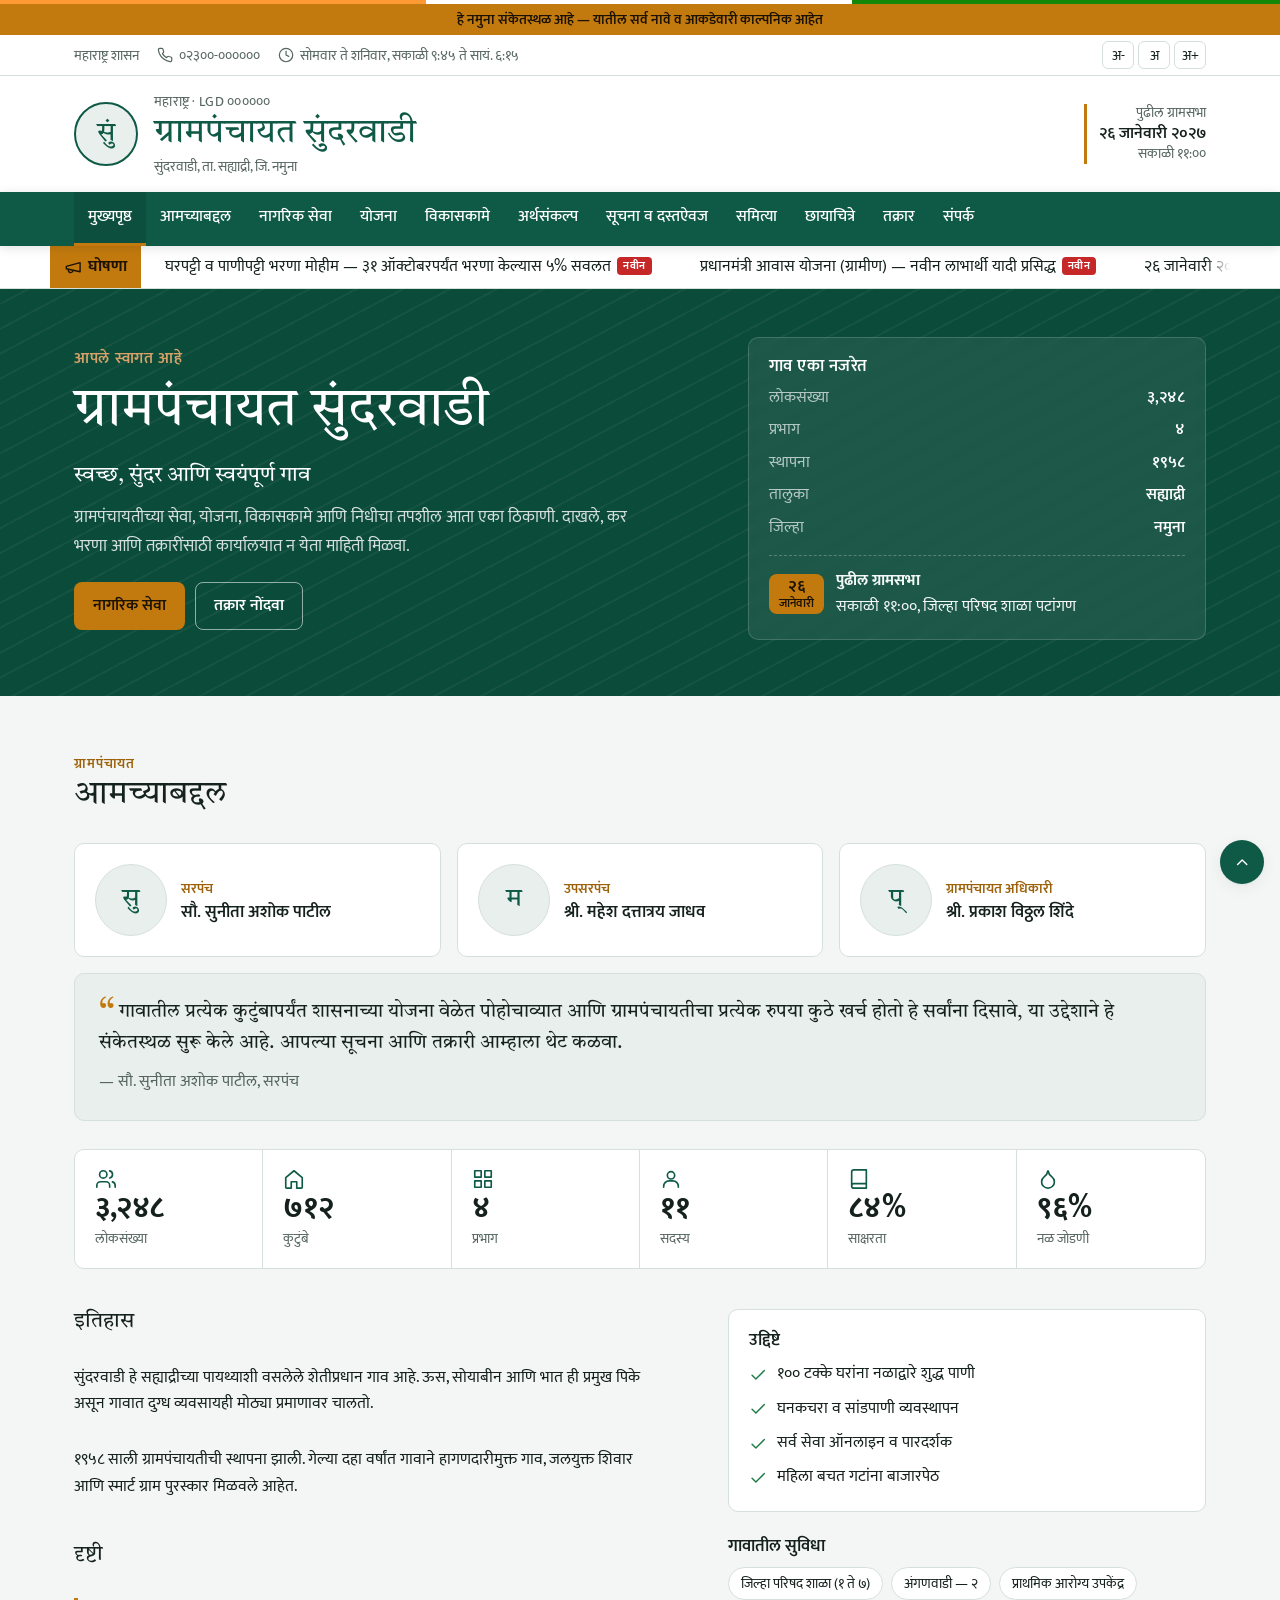
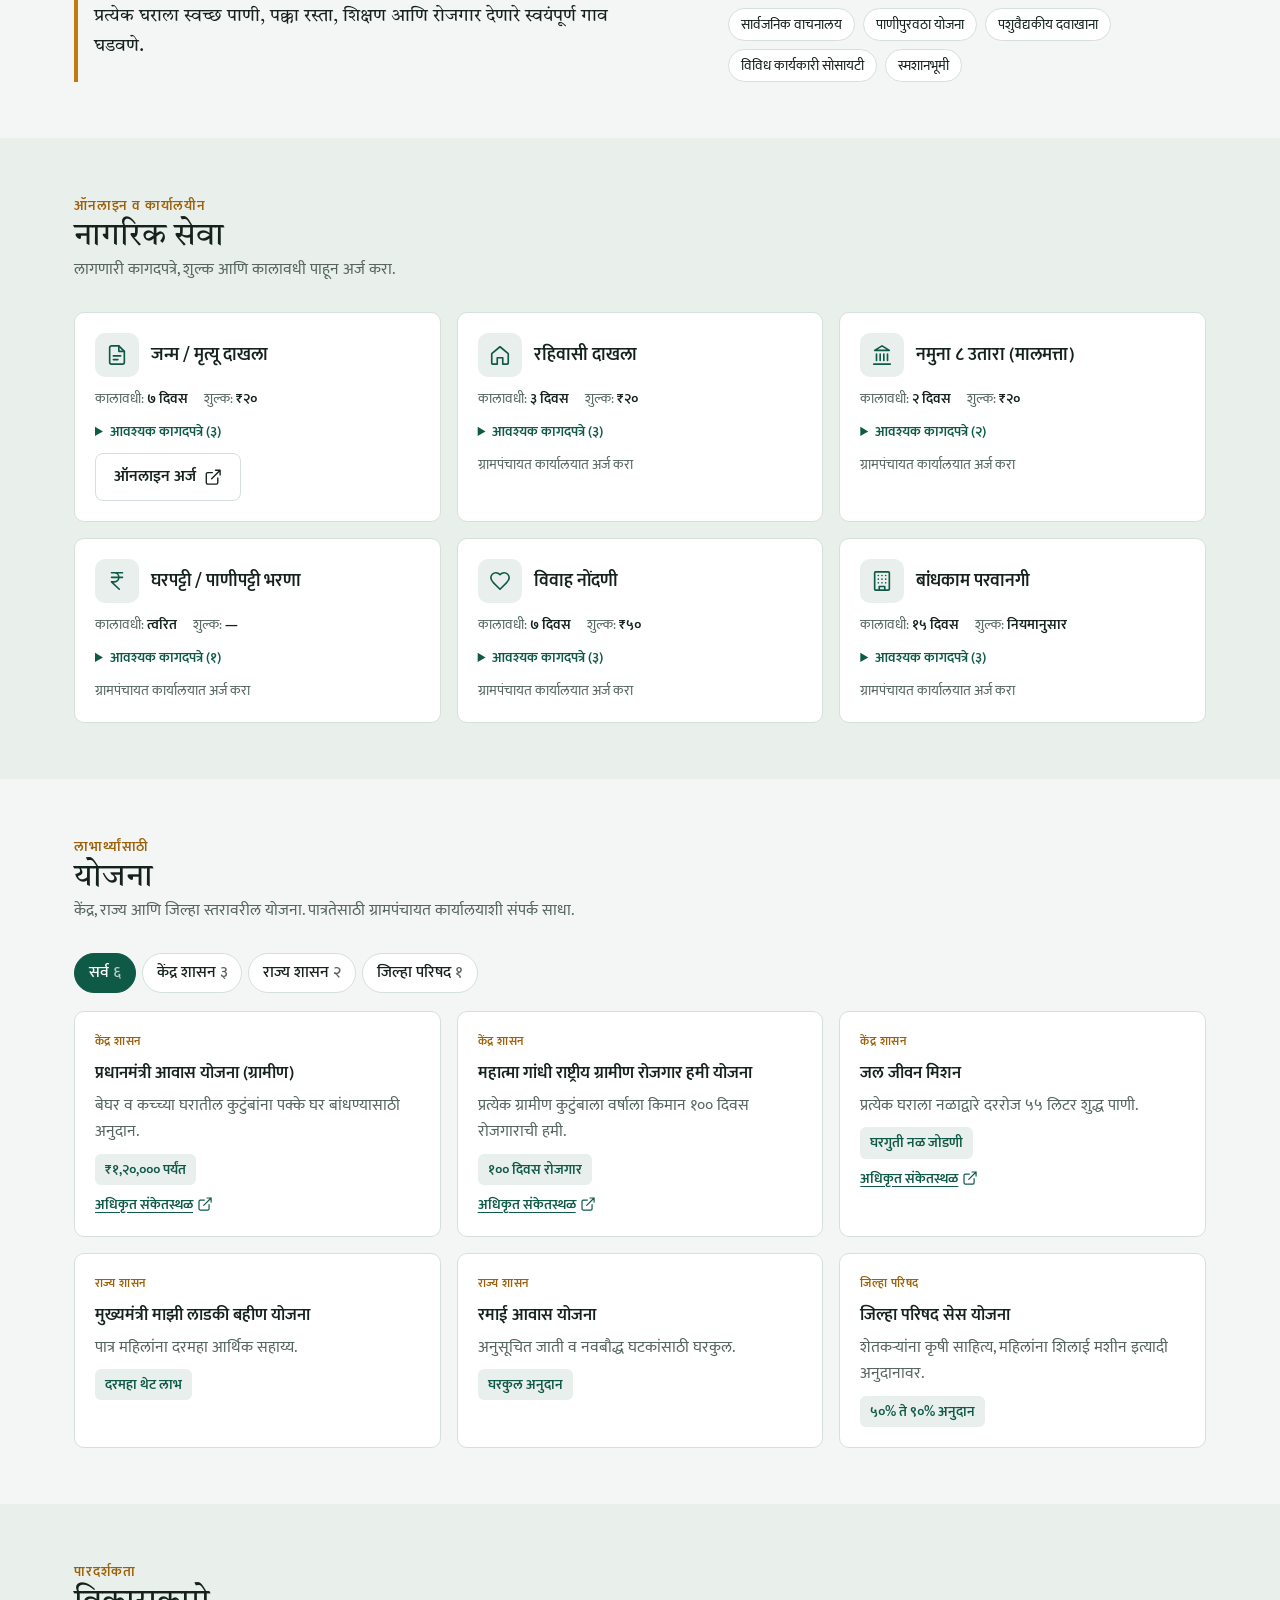
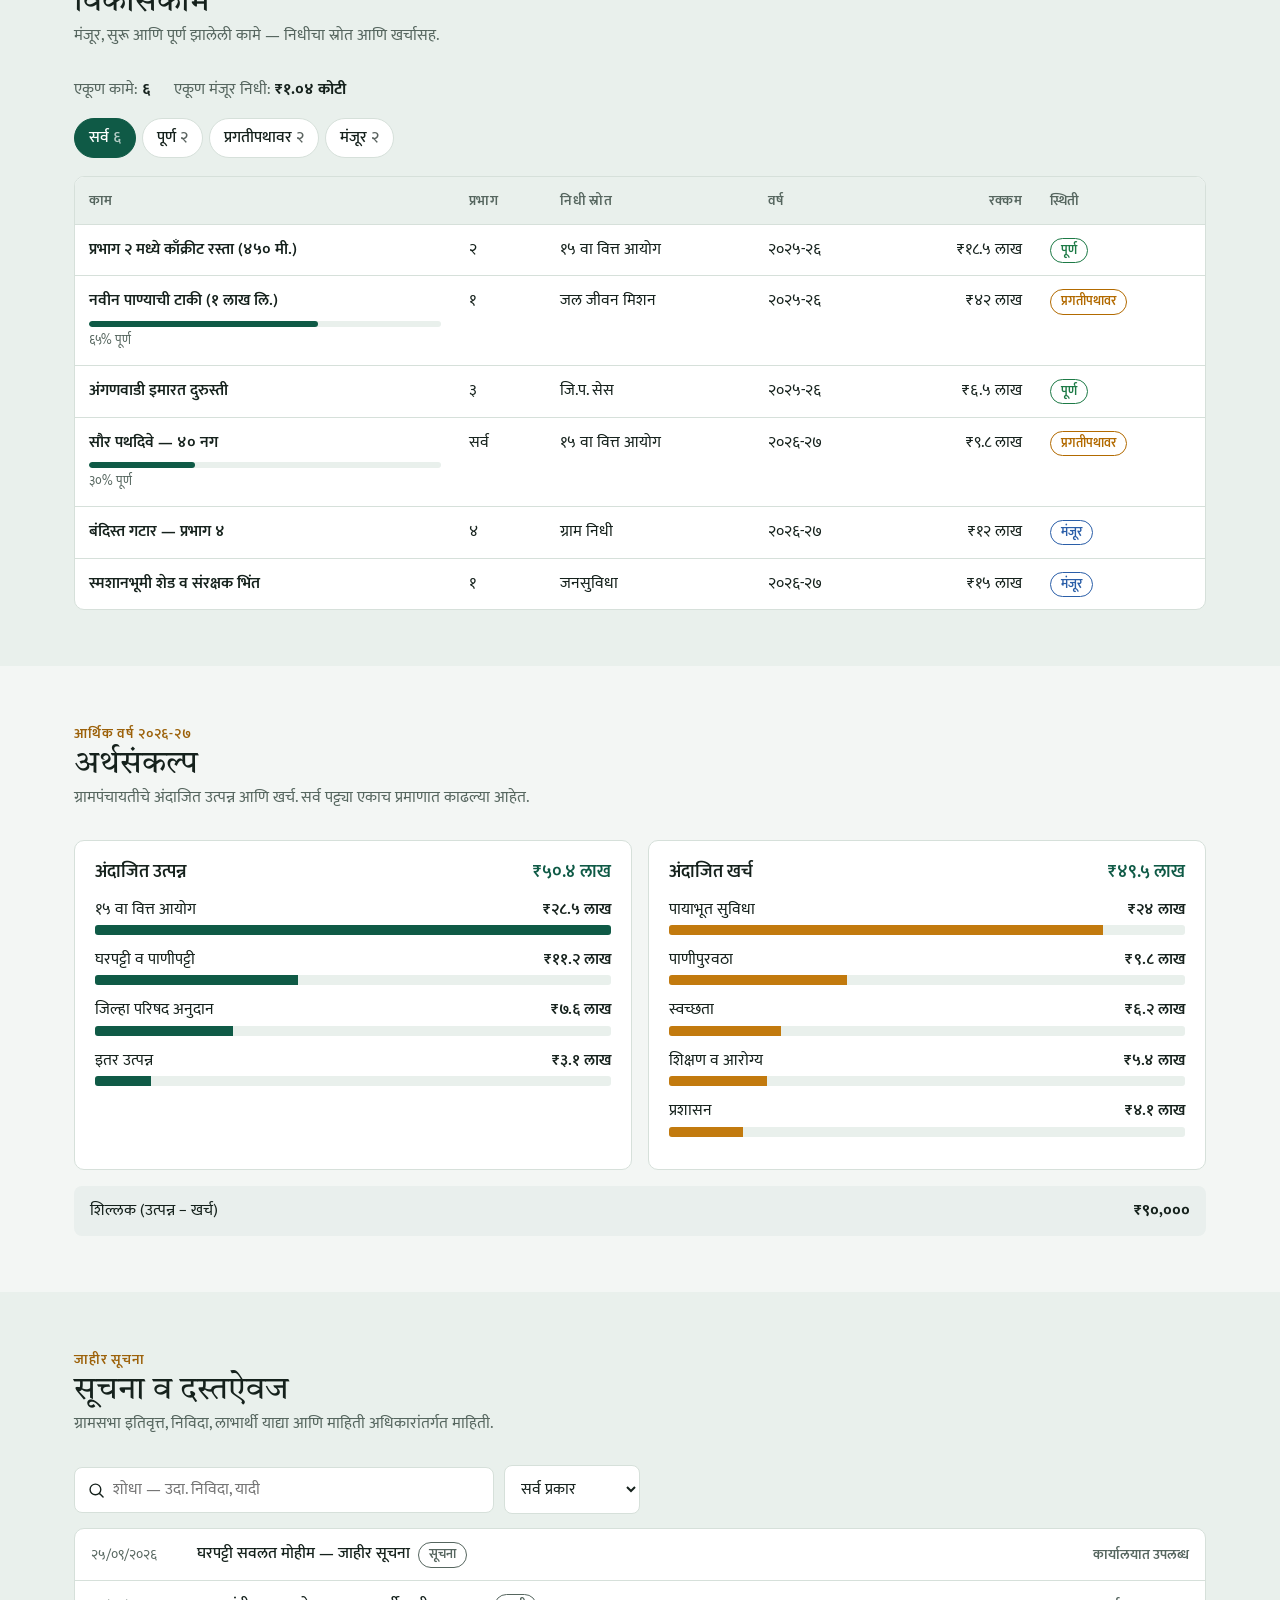
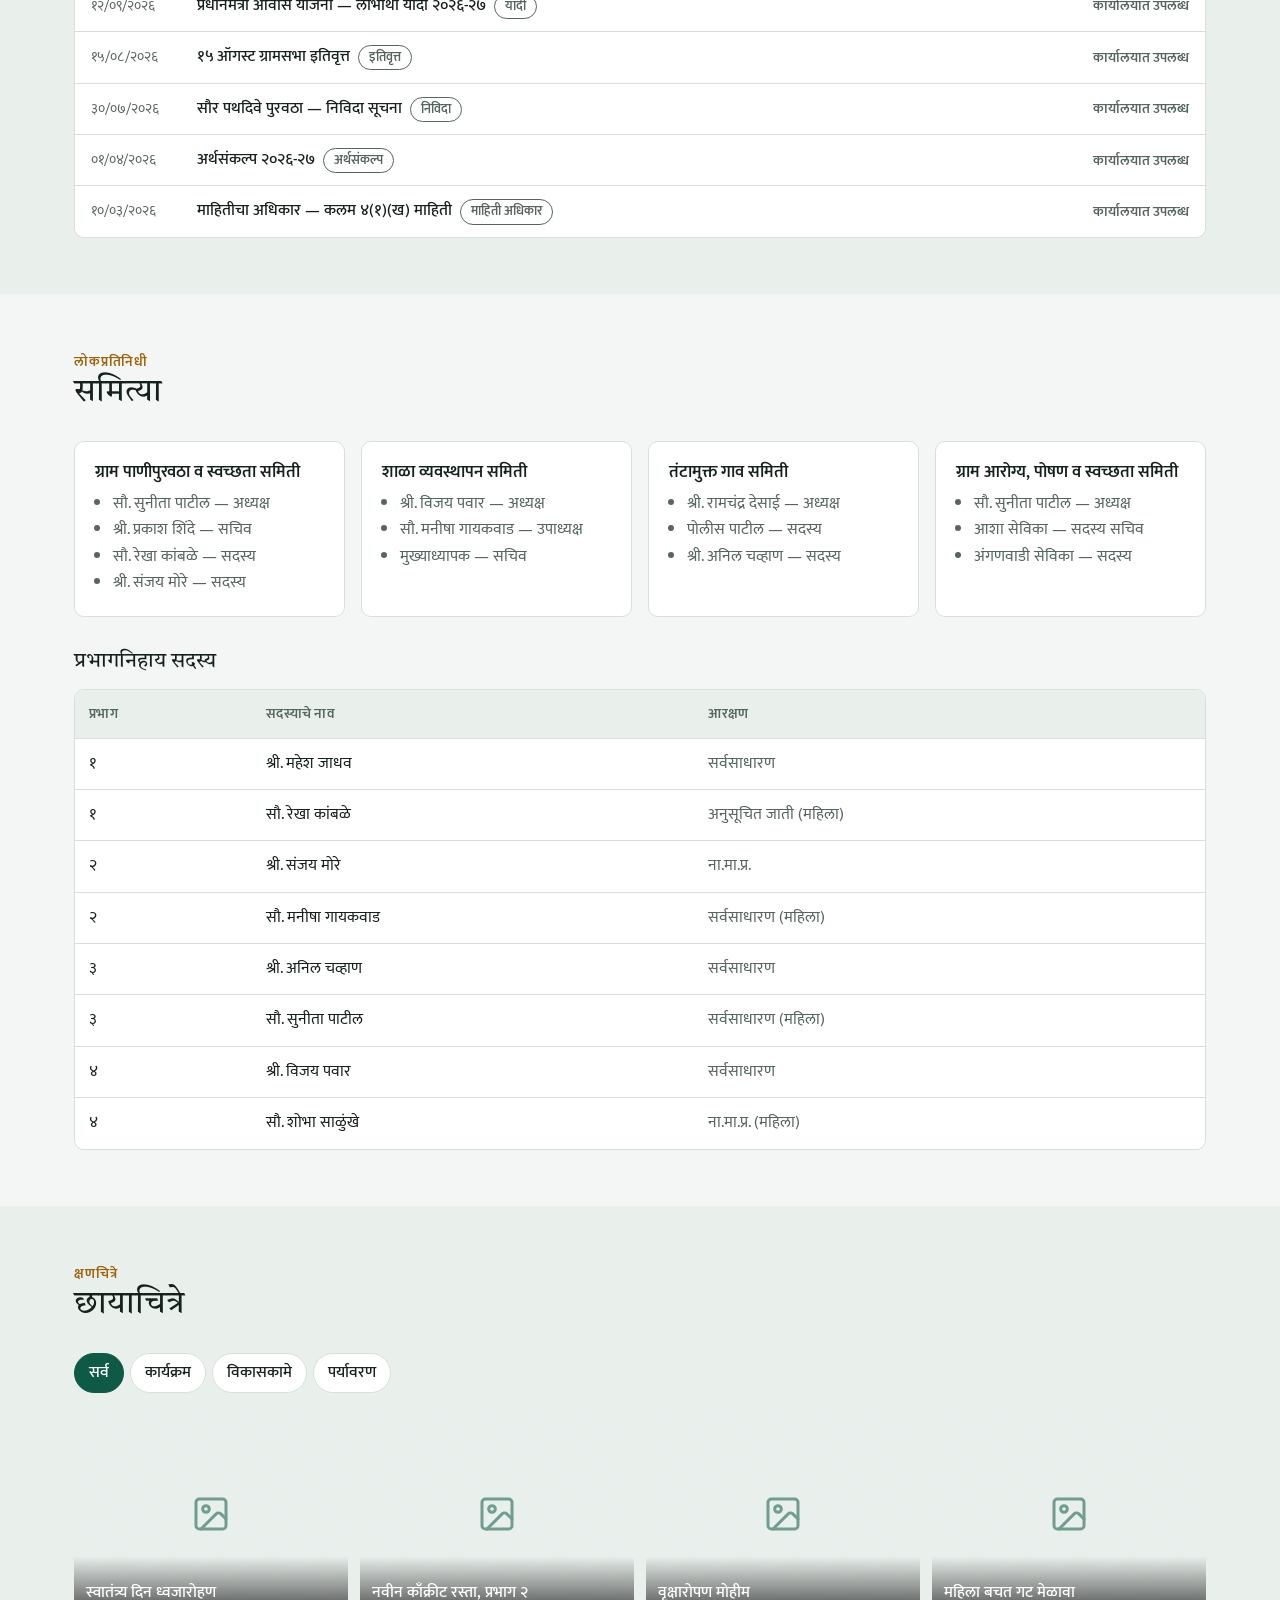
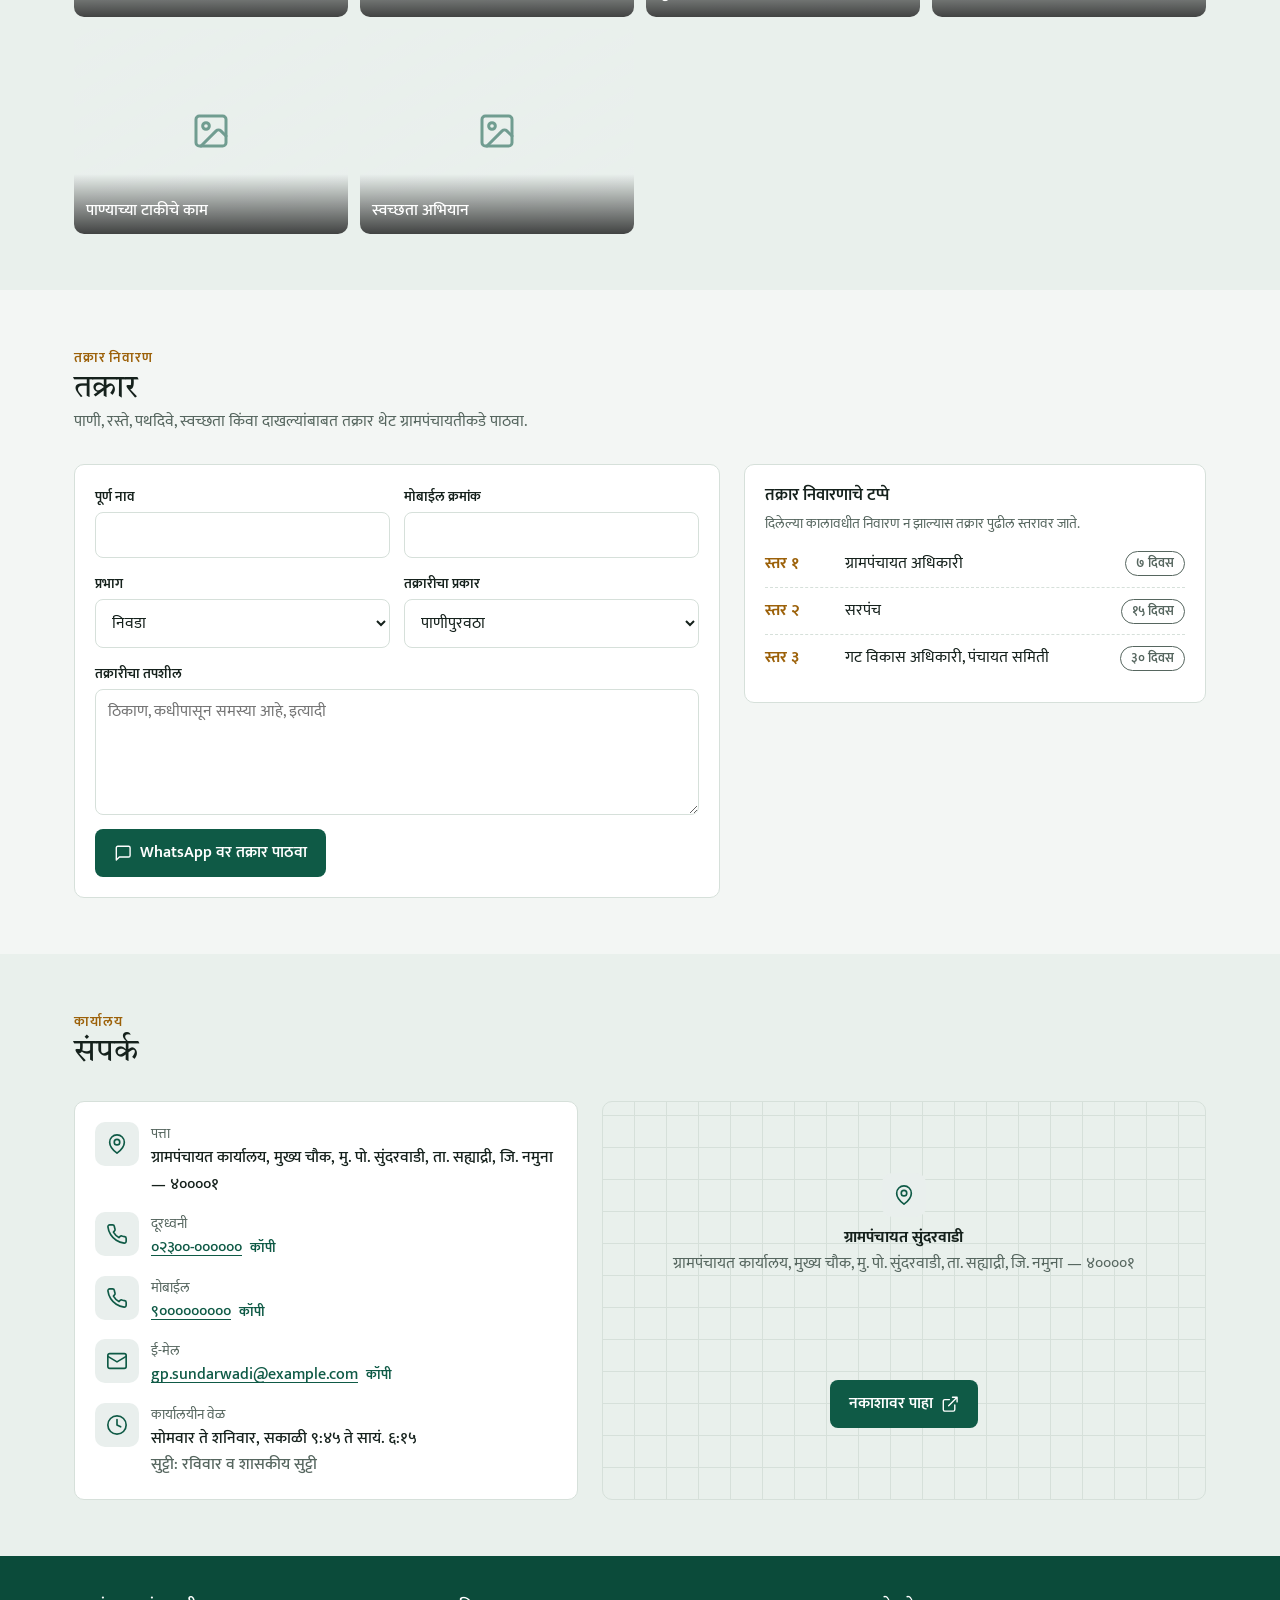
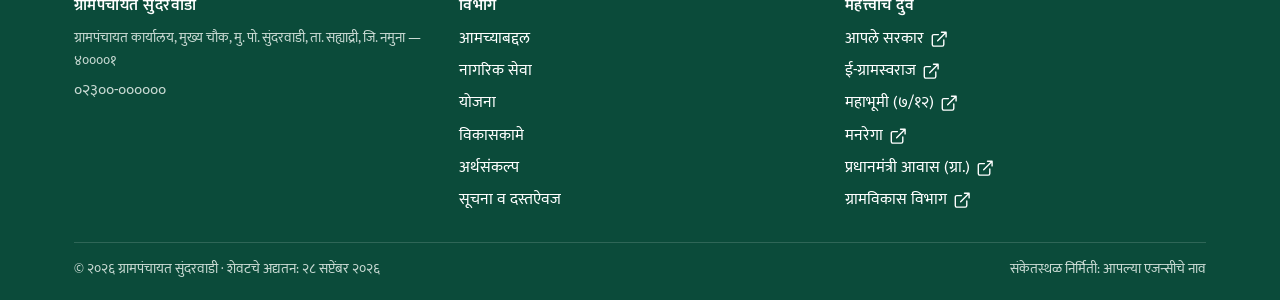
==== index.html @ 90e4262d "Initial commit: Grampanchayat website Co-Authored-By: Claude Opus 5.5 <noreply@anthropic.com>" ====
<!doctype html>
<html lang="mr">
<head>
  <meta charset="utf-8">
  <meta name="viewport" content="width=device-width, initial-scale=1, viewport-fit=cover">
  <title>ग्रामपंचायत</title>
  <meta name="description" content="ग्रामपंचायतीचे अधिकृत संकेतस्थळ — सेवा, योजना, विकासकामे, अर्थसंकल्प आणि सूचना.">
  <link rel="preconnect" href="https://fonts.googleapis.com">
  <link rel="preconnect" href="https://fonts.gstatic.com" crossorigin>
  <link rel="stylesheet" href="https://fonts.googleapis.com/css2?family=Mukta:wght@400;500;600;700&family=Tiro+Devanagari+Marathi&display=swap">
  <link rel="stylesheet" href="assets/style.css">
</head>
<body>
  <div id="app"><noscript><p style="padding:24px">हे संकेतस्थळ पाहण्यासाठी ब्राउझरमध्ये JavaScript सुरू करा.</p></noscript></div>
  <!-- प्रत्येक ग्रामपंचायतीची माहिती फक्त config.js मध्ये -->
  <script src="config.js"></script>
  <script src="assets/app.js"></script>
</body>
</html>
---- assets/style.css ----
/* Layout: civic portal — tricolour hairline, utility bar, masthead, brand nav band,
   then a single centred 1180px column of sections alternating plain and tinted grounds. */
:root {
  --brand: #0f5a46;
  --accent: #c27a0e;

  --bg: #f3f6f4;
  --surface: #ffffff;
  --surface-2: #e9f0ec;
  --fg: #15211c;
  --muted: #56665f;
  --line: #d6e0da;
  --brand-ink: var(--brand);
  --brand-soft: color-mix(in oklab, var(--brand) 9%, var(--surface));
  --accent-ink: color-mix(in oklab, var(--accent) 85%, black);
  --nav-bg: var(--brand);
  --hero-bg: color-mix(in oklab, var(--brand) 88%, black);
  --on-brand: #ffffff;
  --ok: #1d7a46;
  --warn: #b26a00;
  --info: #2a5ea8;
  --shadow: 0 1px 2px rgb(20 40 30 / .06), 0 4px 16px rgb(20 40 30 / .06);

  --font-display: "Tiro Devanagari Marathi", "Noto Serif Devanagari", Georgia, serif;
  --font-body: "Mukta", "Noto Sans Devanagari", system-ui, sans-serif;

  --step--1: .875rem;
  --step-0: 1rem;
  --step-1: 1.2rem;
  --step-2: 1.5rem;
  --step-3: 2rem;
  --step-4: clamp(2.2rem, 5vw, 3.4rem);
  --radius: 10px;
  --wrap: 1180px;
  --fs-scale: 1;
}
@media (prefers-color-scheme: dark) {
  :root:not([data-theme="light"]) {
    --bg: #0d1412; --surface: #131c19; --surface-2: #18231f; --fg: #e3ebe7; --muted: #9aaba3; --line: #263530;
    --brand-ink: color-mix(in oklab, var(--brand) 45%, white);
    --brand-soft: color-mix(in oklab, var(--brand) 22%, var(--surface));
    --accent-ink: color-mix(in oklab, var(--accent) 60%, white);
    --nav-bg: color-mix(in oklab, var(--brand) 70%, black);
    --hero-bg: color-mix(in oklab, var(--brand) 55%, black);
    --ok: #5cc48a; --warn: #e3a33c; --info: #7fa8e6;
    --shadow: 0 1px 2px rgb(0 0 0 / .3);
    color-scheme: dark;
  }
}
:root[data-theme="dark"] {
  --bg: #0d1412; --surface: #131c19; --surface-2: #18231f; --fg: #e3ebe7; --muted: #9aaba3; --line: #263530;
  --brand-ink: color-mix(in oklab, var(--brand) 45%, white);
  --brand-soft: color-mix(in oklab, var(--brand) 22%, var(--surface));
  --accent-ink: color-mix(in oklab, var(--accent) 60%, white);
  --nav-bg: color-mix(in oklab, var(--brand) 70%, black);
  --hero-bg: color-mix(in oklab, var(--brand) 55%, black);
  --ok: #5cc48a; --warn: #e3a33c; --info: #7fa8e6;
  --shadow: 0 1px 2px rgb(0 0 0 / .3);
  color-scheme: dark;
}

* { box-sizing: border-box; }
html { font-size: calc(100% * var(--fs-scale)); scroll-behavior: smooth; scroll-padding-top: 120px; }
@media (prefers-reduced-motion: reduce) { html { scroll-behavior: auto; } *, *::before, *::after { transition: none !important; animation: none !important; } }
body { margin: 0; background: var(--bg); color: var(--fg); font-family: var(--font-body); font-size: var(--step-0); line-height: 1.65; -webkit-font-smoothing: antialiased; }
img { max-width: 100%; display: block; }
a { color: var(--brand-ink); text-underline-offset: 3px; }
h1, h2, h3, h4 { font-family: var(--font-display); font-weight: 400; line-height: 1.25; text-wrap: balance; margin: 0; }
p { margin: 0; }
button, input, select, textarea { font: inherit; color: inherit; }
:focus-visible { outline: 3px solid var(--accent); outline-offset: 2px; border-radius: 4px; }
.num { font-variant-numeric: tabular-nums; }
.wrap { max-width: var(--wrap); margin-inline: auto; padding-inline: 16px; }
@media (min-width: 720px) { .wrap { padding-inline: 24px; } }
.skip { position: absolute; left: -999px; top: 0; background: var(--surface); padding: 8px 12px; z-index: 100; }
.skip:focus { left: 8px; }
.icon { width: 1.15em; height: 1.15em; flex: none; stroke: currentColor; fill: none; stroke-width: 1.8; stroke-linecap: round; stroke-linejoin: round; }

/* ---------- top strips ---------- */
.tricolour { height: 4px; background: linear-gradient(90deg, #ff9933 0 33.3%, #ffffff 33.3% 66.6%, #138808 66.6%); }
.demo-strip { background: var(--accent); color: #1b1203; text-align: center; font-size: var(--step--1); padding: 4px 16px; font-weight: 600; }
.utility { background: var(--surface); border-bottom: 1px solid var(--line); font-size: var(--step--1); color: var(--muted); }
.utility .wrap { display: flex; flex-wrap: wrap; gap: 6px 20px; align-items: center; justify-content: space-between; padding-block: 6px; }
.utility .info { display: flex; flex-wrap: wrap; gap: 4px 18px; }
.utility .info span { display: inline-flex; gap: 6px; align-items: center; }
.utility .tools { display: flex; gap: 4px; align-items: center; }
.utility .tools button { border: 1px solid var(--line); background: var(--surface); border-radius: 6px; min-width: 32px; height: 28px; cursor: pointer; color: var(--fg); }
.utility .tools button:hover { border-color: var(--brand-ink); }

/* ---------- masthead ---------- */
.masthead { background: var(--surface); }
.masthead .wrap { display: flex; align-items: center; gap: 16px; padding-block: 14px; }
.seal { width: 64px; height: 64px; border-radius: 50%; flex: none; display: grid; place-items: center; background: var(--brand-soft); border: 2px solid var(--brand); color: var(--brand-ink); font-family: var(--font-display); font-size: 1.7rem; overflow: hidden; }
.seal img { width: 100%; height: 100%; object-fit: cover; }
.masthead .titles { min-width: 0; }
.masthead .eyebrow { font-size: var(--step--1); color: var(--muted); letter-spacing: .02em; }
.masthead h1 { font-size: clamp(1.45rem, 3.4vw, 2.1rem); color: var(--brand-ink); }
.masthead .sub { font-size: var(--step--1); color: var(--muted); }
.masthead .right { margin-left: auto; display: flex; gap: 12px; align-items: center; }
.masthead .gs { text-align: right; font-size: var(--step--1); line-height: 1.35; border-left: 3px solid var(--accent); padding-left: 12px; color: var(--muted); }
.masthead .gs b { display: block; color: var(--fg); font-size: var(--step-0); font-weight: 600; }
.menu-btn { display: none; border: 1px solid var(--line); background: var(--surface); border-radius: 8px; width: 44px; height: 44px; place-items: center; cursor: pointer; color: var(--fg); }
@media (max-width: 860px) { .masthead .gs { display: none; } .menu-btn { display: grid; } .seal { width: 52px; height: 52px; font-size: 1.4rem; } }

/* ---------- nav ---------- */
.nav { background: var(--nav-bg); color: var(--on-brand); position: sticky; top: env(safe-area-inset-top, 0px); z-index: 40; box-shadow: 0 2px 10px rgb(0 0 0 / .12); }
.nav ul { list-style: none; margin: 0; padding: 0; display: flex; overflow-x: auto; scrollbar-width: none; }
.nav ul::-webkit-scrollbar { display: none; }
.nav a { display: block; padding: 12px 14px; color: var(--on-brand); text-decoration: none; white-space: nowrap; font-weight: 500; border-bottom: 3px solid transparent; }
.nav a:hover { background: rgb(255 255 255 / .08); }
.nav a.active { border-bottom-color: var(--accent); background: rgb(0 0 0 / .12); }
@media (max-width: 860px) {
  .nav { display: none; }
  .nav.open { display: block; position: fixed; inset: 0; top: 0; z-index: 60; overflow-y: auto; padding-top: env(safe-area-inset-top, 0px); }
  .nav.open ul { flex-direction: column; padding: 64px 16px 24px; }
  .nav.open a { font-size: 1.15rem; padding: 14px 8px; border-bottom: 1px solid rgb(255 255 255 / .12); }
  .nav .close { position: absolute; top: calc(12px + env(safe-area-inset-top, 0px)); right: 16px; }
}
.nav .close { display: none; background: none; border: 1px solid rgb(255 255 255 / .4); color: var(--on-brand); border-radius: 8px; width: 44px; height: 44px; place-items: center; cursor: pointer; }
.nav.open .close { display: grid; }

/* ---------- ticker ---------- */
.ticker { background: var(--surface); border-bottom: 1px solid var(--line); }
.ticker .wrap { display: flex; align-items: stretch; gap: 0; padding-inline: 0; }
.ticker .tag { background: var(--accent); color: #1b1203; font-weight: 700; padding: 8px 14px; display: flex; align-items: center; gap: 6px; white-space: nowrap; }
.ticker .track { overflow: hidden; flex: 1; min-width: 0; display: flex; align-items: center; mask-image: linear-gradient(90deg, transparent, #000 24px, #000 calc(100% - 24px), transparent); }
.ticker .items { display: flex; gap: 48px; padding-left: 24px; white-space: nowrap; animation: tick 40s linear infinite; }
.ticker:hover .items, .ticker:focus-within .items { animation-play-state: paused; }
.ticker .items a { color: var(--fg); text-decoration: none; }
.ticker .items a:hover { color: var(--brand-ink); text-decoration: underline; }
.new { display: inline-block; background: #c62828; color: #fff; font-size: .7rem; font-weight: 700; padding: 0 6px; border-radius: 4px; margin-left: 6px; vertical-align: 2px; letter-spacing: .04em; }
@keyframes tick { from { transform: translateX(0); } to { transform: translateX(-50%); } }

/* ---------- hero ---------- */
.hero { background: var(--hero-bg); color: #f3f7f5; position: relative; overflow: hidden; }
.hero::before { content: ""; position: absolute; inset: 0; background-image: repeating-linear-gradient(-28deg, rgb(255 255 255 / .045) 0 2px, transparent 2px 22px); }
.hero.has-img::before { background: linear-gradient(90deg, rgb(8 20 16 / .88) 0%, rgb(8 20 16 / .55) 60%, rgb(8 20 16 / .25)); }
.hero .bgimg { position: absolute; inset: 0; width: 100%; height: 100%; object-fit: cover; }
.hero .wrap { position: relative; display: grid; grid-template-columns: minmax(0, 1.4fr) minmax(0, 1fr); gap: 32px; padding-block: 48px 56px; align-items: center; }
.hero .kicker { color: color-mix(in oklab, var(--accent) 70%, white); font-weight: 600; letter-spacing: .04em; }
.hero h2 { font-size: var(--step-4); margin: 4px 0 14px; color: #fff; }
.hero p { max-width: 58ch; color: rgb(243 247 245 / .86); font-size: 1.08rem; }
.hero .actions { display: flex; flex-wrap: wrap; gap: 10px; margin-top: 22px; }
.btn { display: inline-flex; align-items: center; gap: 8px; padding: 10px 18px; border-radius: 8px; font-weight: 600; text-decoration: none; border: 1.5px solid transparent; cursor: pointer; }
.btn-accent { background: var(--accent); color: #1b1203; }
.btn-accent:hover { filter: brightness(1.07); }
.btn-ghost { border-color: rgb(255 255 255 / .55); color: #fff; }
.btn-ghost:hover { background: rgb(255 255 255 / .1); }
.btn-brand { background: var(--brand); color: #fff; }
.btn-brand:hover { filter: brightness(1.12); }
.btn-line { border-color: var(--line); color: var(--fg); background: var(--surface); }
.btn-line:hover { border-color: var(--brand-ink); color: var(--brand-ink); }
.factsheet { background: rgb(255 255 255 / .07); border: 1px solid rgb(255 255 255 / .16); border-radius: var(--radius); padding: 18px 20px; backdrop-filter: blur(4px); }
.factsheet h3 { font-size: 1.05rem; color: #fff; margin-bottom: 8px; font-family: var(--font-body); font-weight: 600; letter-spacing: .03em; }
.factsheet dl { margin: 0; display: grid; grid-template-columns: auto 1fr; gap: 6px 16px; }
.factsheet dt { color: rgb(243 247 245 / .7); }
.factsheet dd { margin: 0; text-align: right; font-weight: 600; color: #fff; }
.factsheet .gs-row { margin-top: 14px; padding-top: 12px; border-top: 1px dashed rgb(255 255 255 / .25); display: flex; gap: 12px; align-items: center; }
.factsheet .gs-date { background: var(--accent); color: #1b1203; border-radius: 8px; text-align: center; padding: 4px 10px; line-height: 1.15; font-weight: 700; }
.factsheet .gs-date small { display: block; font-weight: 600; font-size: .75rem; }
@media (max-width: 860px) { .hero .wrap { grid-template-columns: 1fr; padding-block: 32px 36px; } }

/* ---------- sections ---------- */
section.block { padding-block: 56px; }
section.block.tint { background: var(--surface-2); }
.sec-head { display: flex; flex-wrap: wrap; align-items: end; justify-content: space-between; gap: 12px 24px; margin-bottom: 28px; }
.sec-head .eyebrow { color: var(--accent-ink); font-weight: 600; font-size: var(--step--1); letter-spacing: .06em; }
.sec-head h2 { font-size: var(--step-3); color: var(--fg); }
.sec-head p { color: var(--muted); max-width: 60ch; }
.grid { display: grid; gap: 16px; }
.cols-2 { grid-template-columns: repeat(auto-fit, minmax(min(100%, 420px), 1fr)); }
.cols-3 { grid-template-columns: repeat(auto-fill, minmax(min(100%, 300px), 1fr)); }
.cols-4 { grid-template-columns: repeat(auto-fill, minmax(min(100%, 230px), 1fr)); }
.card { background: var(--surface); border: 1px solid var(--line); border-radius: var(--radius); padding: 20px; min-width: 0; }
.muted { color: var(--muted); }
.pill { display: inline-flex; align-items: center; gap: 5px; font-size: .8rem; font-weight: 600; padding: 1px 10px; border-radius: 99px; border: 1px solid currentColor; white-space: nowrap; }
.pill.ok { color: var(--ok); } .pill.warn { color: var(--warn); } .pill.info { color: var(--info); }
.pill.plain { color: var(--muted); }

/* leaders */
.leaders { display: grid; grid-template-columns: repeat(auto-fit, minmax(min(100%, 220px), 1fr)); gap: 16px; }
.leader { display: flex; gap: 14px; align-items: center; }
.avatar { width: 72px; height: 72px; border-radius: 50%; flex: none; background: var(--brand-soft); color: var(--brand-ink); display: grid; place-items: center; font-family: var(--font-display); font-size: 1.6rem; overflow: hidden; border: 1px solid var(--line); }
.avatar img { width: 100%; height: 100%; object-fit: cover; }
.leader .role { color: var(--accent-ink); font-weight: 600; font-size: var(--step--1); }
.leader .name { font-weight: 600; font-size: 1.08rem; line-height: 1.35; }
.message { display: grid; grid-template-columns: minmax(0, 1fr); gap: 10px; background: var(--brand-soft); border: 1px solid var(--line); border-radius: var(--radius); padding: 24px; margin-top: 16px; }
.message blockquote { margin: 0; font-family: var(--font-display); font-size: 1.2rem; line-height: 1.6; color: var(--fg); }
.message blockquote::before { content: "“"; color: var(--accent); font-size: 2.4rem; line-height: 0; vertical-align: -.5rem; margin-right: 4px; }
.message cite { font-style: normal; color: var(--muted); }

/* stats */
.stats { display: grid; grid-template-columns: repeat(auto-fit, minmax(min(100%, 150px), 1fr)); background: var(--surface); border: 1px solid var(--line); border-radius: var(--radius); margin-top: 28px; }
.stat { padding: 18px 20px; border-right: 1px solid var(--line); display: grid; gap: 2px; }
.stat:last-child { border-right: 0; }
.stat .icon { color: var(--brand-ink); width: 22px; height: 22px; }
.stat .v { font-size: 1.9rem; font-weight: 700; line-height: 1.1; color: var(--fg); font-variant-numeric: tabular-nums; }
.stat .l { color: var(--muted); font-size: var(--step--1); }
@media (max-width: 700px) { .stat { border-right: 0; border-bottom: 1px solid var(--line); } }

/* about */
.about-grid { display: grid; grid-template-columns: minmax(0, 1.3fr) minmax(0, 1fr); gap: 32px; }
.about-grid .prose { display: grid; gap: 14px; max-width: 65ch; }
.vision { border-left: 4px solid var(--accent); padding: 4px 0 4px 16px; font-family: var(--font-display); font-size: 1.15rem; }
.checklist { list-style: none; padding: 0; margin: 0; display: grid; gap: 8px; }
.checklist li { display: flex; gap: 10px; align-items: start; }
.checklist .icon { color: var(--ok); margin-top: .3em; }
.chips { display: flex; flex-wrap: wrap; gap: 8px; }
.chip { background: var(--surface); border: 1px solid var(--line); border-radius: 99px; padding: 4px 12px; font-size: var(--step--1); }
@media (max-width: 860px) { .about-grid { grid-template-columns: 1fr; } }

/* services */
.service { display: grid; gap: 10px; align-content: start; }
.service .top { display: flex; gap: 12px; align-items: center; }
.ibox { width: 44px; height: 44px; border-radius: 10px; display: grid; place-items: center; background: var(--brand-soft); color: var(--brand-ink); flex: none; }
.ibox .icon { width: 22px; height: 22px; }
.service h3 { font-family: var(--font-body); font-weight: 600; font-size: 1.1rem; }
.meta { display: flex; flex-wrap: wrap; gap: 6px 16px; font-size: var(--step--1); color: var(--muted); }
.meta b { color: var(--fg); font-weight: 600; }
details.docs summary { cursor: pointer; color: var(--brand-ink); font-weight: 600; font-size: var(--step--1); }
details.docs ul { margin: 6px 0 0; padding-left: 20px; font-size: var(--step--1); }

/* tabs & filters */
.tabs { display: flex; flex-wrap: wrap; gap: 6px; margin-bottom: 18px; }
.tab { border: 1px solid var(--line); background: var(--surface); color: var(--fg); padding: 6px 14px; border-radius: 99px; cursor: pointer; font-weight: 500; }
.tab[aria-selected="true"], .tab.on { background: var(--brand); border-color: var(--brand); color: #fff; }
.tab .count { opacity: .7; margin-left: 4px; }

/* schemes */
.scheme { display: grid; gap: 8px; align-content: start; }
.scheme .cat { font-size: .78rem; color: var(--accent-ink); font-weight: 600; letter-spacing: .04em; }
.scheme h3 { font-family: var(--font-body); font-weight: 600; font-size: 1.08rem; line-height: 1.4; }
.scheme .benefit { background: var(--brand-soft); border-radius: 6px; padding: 4px 10px; font-weight: 600; color: var(--brand-ink); justify-self: start; font-size: var(--step--1); }
.scheme a.more { font-weight: 600; font-size: var(--step--1); display: inline-flex; gap: 4px; align-items: center; }

/* works */
.table-wrap { overflow-x: auto; background: var(--surface); border: 1px solid var(--line); border-radius: var(--radius); }
table { width: 100%; border-collapse: collapse; min-width: 680px; }
th, td { text-align: left; padding: 12px 14px; border-bottom: 1px solid var(--line); vertical-align: top; }
th { font-size: var(--step--1); color: var(--muted); font-weight: 600; background: var(--surface-2); letter-spacing: .02em; }
tr:last-child td { border-bottom: 0; }
td.r, th.r { text-align: right; }
.bar { height: 6px; background: var(--surface-2); border-radius: 99px; overflow: hidden; min-width: 80px; margin-top: 6px; }
.bar i { display: block; height: 100%; background: var(--brand); border-radius: 99px; }
.works-sum { display: flex; flex-wrap: wrap; gap: 8px 24px; margin-bottom: 14px; color: var(--muted); }
.works-sum b { color: var(--fg); }

/* budget */
.budget { display: grid; grid-template-columns: repeat(auto-fit, minmax(min(100%, 420px), 1fr)); gap: 16px; }
.budget h3 { font-family: var(--font-body); font-weight: 600; font-size: 1.1rem; display: flex; justify-content: space-between; gap: 12px; flex-wrap: wrap; margin-bottom: 14px; }
.budget h3 .tot { color: var(--brand-ink); font-variant-numeric: tabular-nums; }
.brow { display: grid; grid-template-columns: minmax(0, 1fr) auto; gap: 2px 12px; margin-bottom: 12px; }
.brow .amt { font-variant-numeric: tabular-nums; font-weight: 600; }
.brow .track { grid-column: 1 / -1; height: 10px; background: var(--surface-2); border-radius: 3px; overflow: hidden; }
.brow .track i { display: block; height: 100%; background: var(--brand); }
.budget .exp .brow .track i { background: var(--accent); }
.balance { margin-top: 16px; padding: 12px 16px; border-radius: 8px; background: var(--brand-soft); display: flex; justify-content: space-between; gap: 12px; flex-wrap: wrap; }

/* documents */
.doc-tools { display: flex; flex-wrap: wrap; gap: 10px; margin-bottom: 14px; align-items: center; }
.search { display: flex; align-items: center; gap: 8px; background: var(--surface); border: 1px solid var(--line); border-radius: 8px; padding: 0 12px; flex: 1 1 260px; max-width: 420px; }
.search input { border: 0; background: none; padding: 9px 0; width: 100%; outline: none; }
.search:focus-within { border-color: var(--brand-ink); }
.doclist { list-style: none; margin: 0; padding: 0; background: var(--surface); border: 1px solid var(--line); border-radius: var(--radius); }
.doclist li { display: grid; grid-template-columns: 92px minmax(0, 1fr) auto; gap: 14px; align-items: center; padding: 12px 16px; border-bottom: 1px solid var(--line); }
.doclist li:last-child { border-bottom: 0; }
.doclist .d { color: var(--muted); font-size: var(--step--1); font-variant-numeric: tabular-nums; line-height: 1.3; }
.doclist .t { font-weight: 500; }
.doclist .t .pill { margin-left: 8px; }
.doclist .dl { display: inline-flex; gap: 6px; align-items: center; font-weight: 600; font-size: var(--step--1); white-space: nowrap; }
.doclist .dl.off { color: var(--muted); }
.empty { padding: 24px; text-align: center; color: var(--muted); }
@media (max-width: 600px) { .doclist li { grid-template-columns: minmax(0, 1fr); gap: 4px; } }

/* committees */
.committee h3 { font-family: var(--font-body); font-weight: 600; font-size: 1.05rem; margin-bottom: 8px; }
.committee ul { margin: 0; padding-left: 18px; color: var(--muted); }
.subhead { font-size: 1.3rem; margin: 32px 0 14px; }

/* gallery */
.gallery { display: grid; grid-template-columns: repeat(auto-fill, minmax(min(100%, 240px), 1fr)); gap: 12px; }
.gitem { position: relative; border-radius: var(--radius); overflow: hidden; aspect-ratio: 4 / 3; max-width: 100%; border: 0; padding: 0; cursor: zoom-in; background: var(--surface-2); text-align: left; }
.gitem img { width: 100%; height: 100%; object-fit: cover; transition: transform .4s; }
.gitem:hover img { transform: scale(1.04); }
.gitem .ph { position: absolute; inset: 0; display: grid; place-items: center; color: var(--brand-ink); background: repeating-linear-gradient(-28deg, var(--brand-soft) 0 12px, var(--surface-2) 12px 24px); }
.gitem .ph .icon { width: 40px; height: 40px; opacity: .55; }
.gitem figcaption { position: absolute; left: 0; right: 0; bottom: 0; padding: 24px 12px 10px; color: #fff; background: linear-gradient(transparent, rgb(0 0 0 / .72)); font-weight: 500; }
dialog.lightbox { border: 0; padding: 0; background: transparent; max-width: min(1000px, 94vw); }
dialog.lightbox::backdrop { background: rgb(5 10 8 / .86); }
dialog.lightbox .frame { background: var(--surface); border-radius: var(--radius); overflow: hidden; }
dialog.lightbox .stage { aspect-ratio: 4 / 3; max-height: 72vh; width: min(1000px, 94vw); display: grid; place-items: center; background: #000; position: relative; }
dialog.lightbox .stage img { width: 100%; height: 100%; object-fit: contain; }
dialog.lightbox .stage .ph { position: absolute; inset: 0; }
dialog.lightbox .bar2 { display: flex; justify-content: space-between; align-items: center; gap: 12px; padding: 10px 14px; }
dialog.lightbox .bar2 div { display: flex; gap: 6px; }
.ibtn { border: 1px solid var(--line); background: var(--surface); color: var(--fg); border-radius: 8px; width: 40px; height: 40px; display: grid; place-items: center; cursor: pointer; }
.ibtn:hover { border-color: var(--brand-ink); }

/* grievance */
.griev { display: grid; grid-template-columns: minmax(0, 1.4fr) minmax(0, 1fr); gap: 24px; align-items: start; }
.form { display: grid; gap: 14px; }
.form .row2 { display: grid; grid-template-columns: repeat(auto-fit, minmax(min(100%, 200px), 1fr)); gap: 14px; }
.field { display: grid; gap: 4px; min-width: 0; }
.field label { font-weight: 600; font-size: var(--step--1); }
.field input, .field select, .field textarea { border: 1px solid var(--line); background: var(--surface); border-radius: 8px; padding: 9px 12px; width: 100%; }
.field input:focus, .field select:focus, .field textarea:focus { border-color: var(--brand-ink); outline: 2px solid color-mix(in oklab, var(--brand) 25%, transparent); }
.field .err { color: #c62828; font-size: .8rem; }
.result { border: 1px solid var(--line); border-left: 4px solid var(--ok); background: var(--surface); border-radius: 8px; padding: 14px 16px; display: grid; gap: 10px; }
.result pre { margin: 0; white-space: pre-wrap; font-family: var(--font-body); background: var(--surface-2); padding: 10px 12px; border-radius: 6px; font-size: var(--step--1); }
.result .acts { display: flex; flex-wrap: wrap; gap: 8px; }
.ladder { list-style: none; margin: 0; padding: 0; display: grid; gap: 0; }
.ladder li { display: grid; grid-template-columns: 70px minmax(0, 1fr) auto; gap: 10px; padding: 10px 0; border-bottom: 1px dashed var(--line); align-items: center; }
.ladder li:last-child { border-bottom: 0; }
.ladder .lv { font-weight: 700; color: var(--accent-ink); }
@media (max-width: 860px) { .griev { grid-template-columns: 1fr; } }

/* contact */
.contact-grid { display: grid; grid-template-columns: minmax(0, 1fr) minmax(0, 1.2fr); gap: 24px; }
.clist { list-style: none; margin: 0; padding: 0; display: grid; gap: 14px; }
.clist li { display: grid; grid-template-columns: 44px minmax(0, 1fr); gap: 12px; align-items: start; }
.clist .k { font-size: var(--step--1); color: var(--muted); }
.clist .v { font-weight: 500; overflow-wrap: anywhere; }
.copy { border: 0; background: none; color: var(--brand-ink); cursor: pointer; font-size: var(--step--1); font-weight: 600; padding: 0 4px; }
.mapbox { border-radius: var(--radius); overflow: hidden; border: 1px solid var(--line); min-height: 280px; background: var(--surface-2); display: grid; }
.mapbox iframe { border: 0; width: 100%; height: 100%; min-height: 320px; }
.mapbox .noembed { display: grid; place-items: center; gap: 10px; text-align: center; padding: 24px; background: repeating-linear-gradient(0deg, transparent 0 31px, var(--line) 31px 32px), repeating-linear-gradient(90deg, transparent 0 31px, var(--line) 31px 32px); }
@media (max-width: 860px) { .contact-grid { grid-template-columns: 1fr; } }

/* footer */
footer.site { background: var(--hero-bg); color: rgb(235 243 239 / .85); padding-block: 40px 20px; margin-top: 0; }
footer.site a { color: #fff; }
footer.site .fgrid { display: grid; grid-template-columns: repeat(auto-fit, minmax(min(100%, 220px), 1fr)); gap: 24px; }
footer.site h4 { color: #fff; font-family: var(--font-body); font-weight: 600; font-size: 1rem; margin-bottom: 10px; letter-spacing: .03em; }
footer.site ul { list-style: none; margin: 0; padding: 0; display: grid; gap: 6px; }
footer.site ul a { text-decoration: none; display: inline-flex; gap: 6px; align-items: center; }
footer.site ul a:hover { text-decoration: underline; }
footer.site .base { border-top: 1px solid rgb(255 255 255 / .15); margin-top: 28px; padding-top: 14px; display: flex; flex-wrap: wrap; justify-content: space-between; gap: 8px; font-size: var(--step--1); }
.totop { position: fixed; right: 16px; bottom: calc(16px + env(safe-area-inset-bottom, 0px)); width: 44px; height: 44px; border-radius: 50%; border: 0; background: var(--brand); color: #fff; display: grid; place-items: center; cursor: pointer; box-shadow: var(--shadow); z-index: 30; }
.toast { position: fixed; left: 50%; transform: translateX(-50%); bottom: calc(24px + env(safe-area-inset-bottom, 0px)); background: var(--fg); color: var(--bg); padding: 8px 16px; border-radius: 8px; z-index: 80; font-weight: 500; }
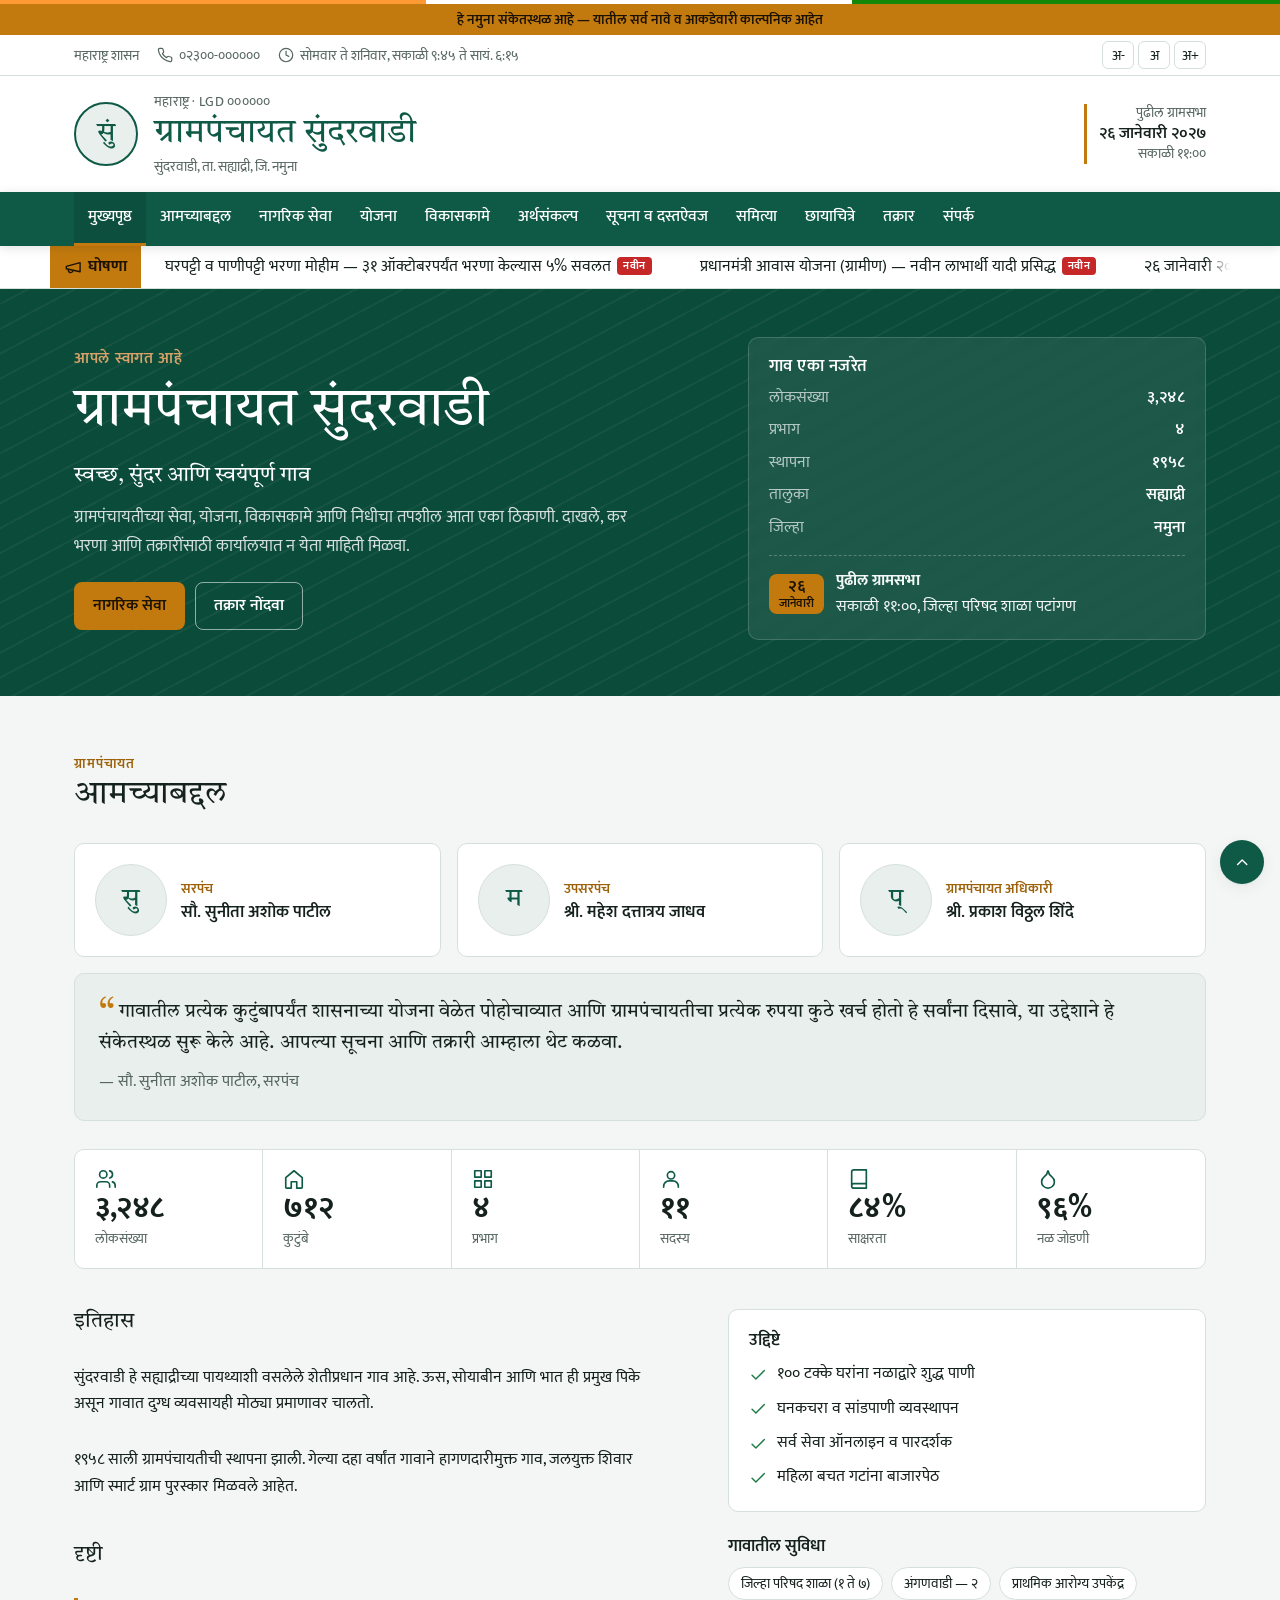
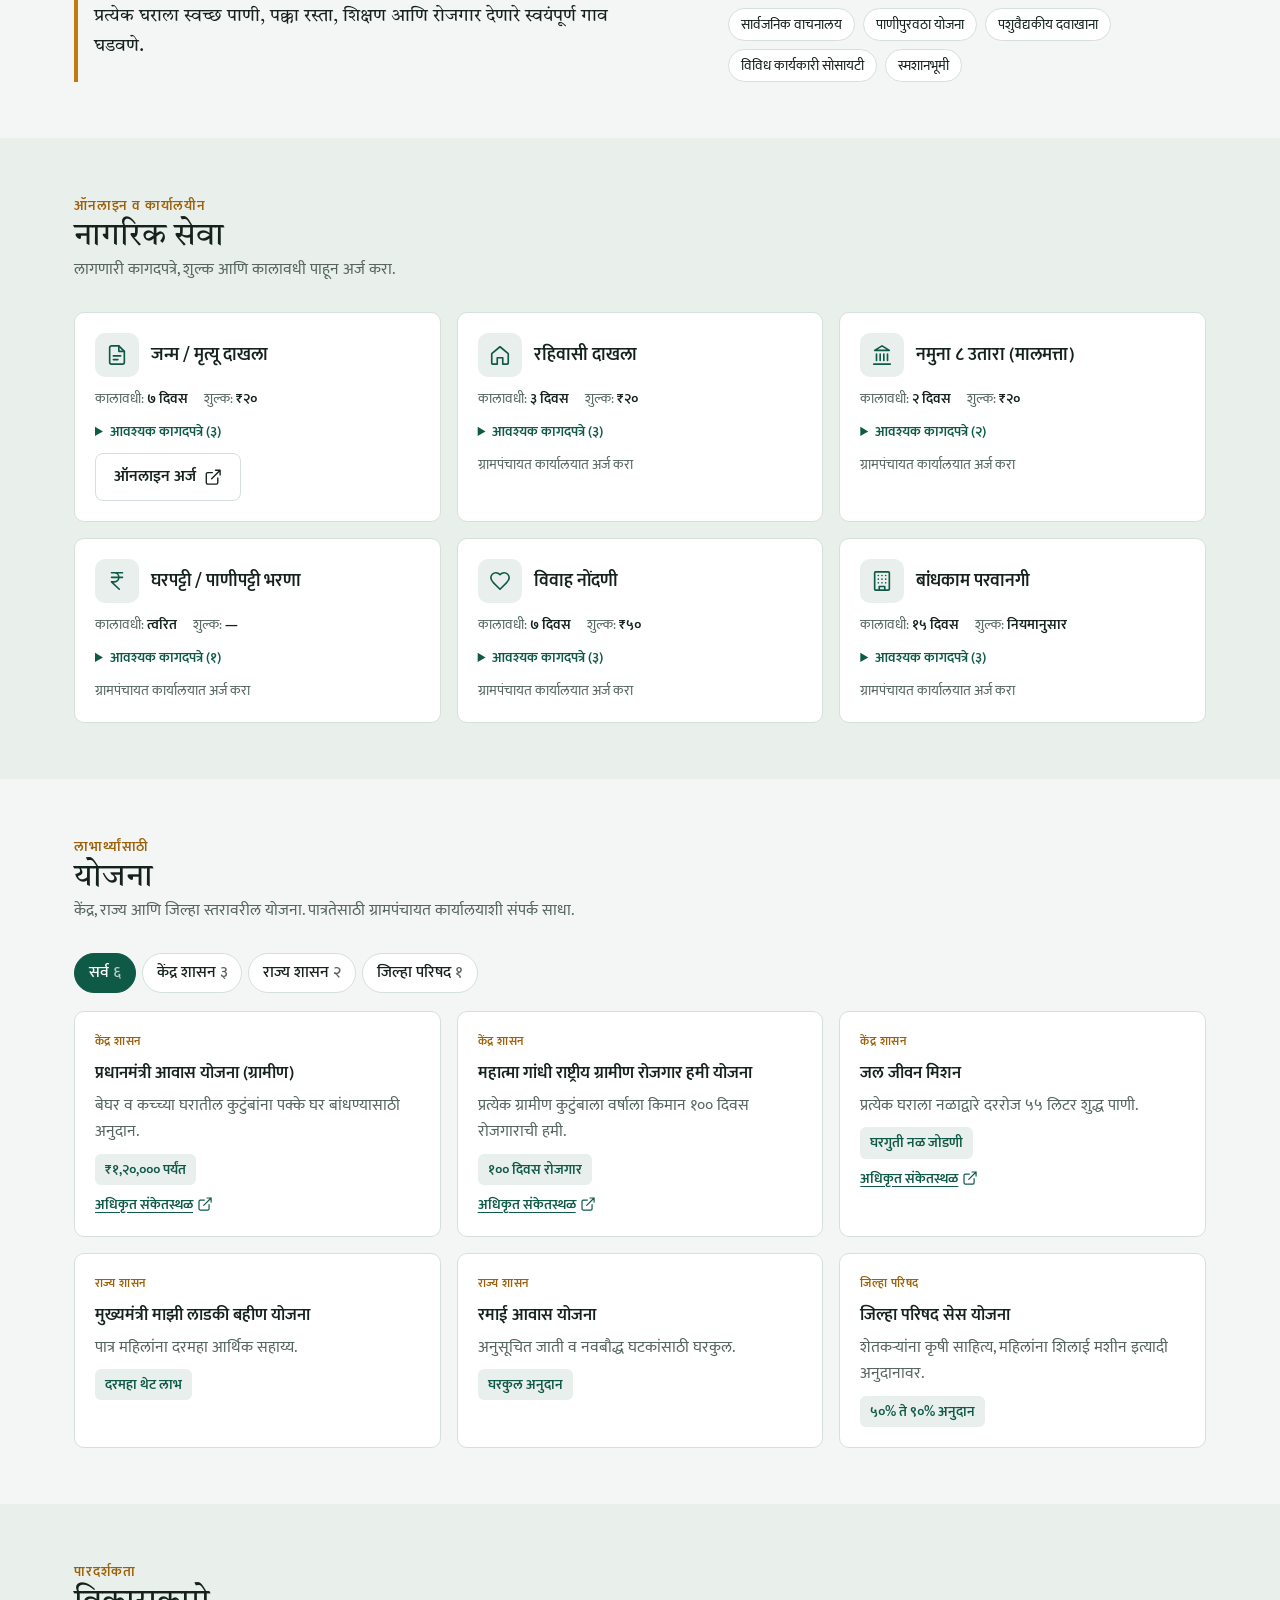
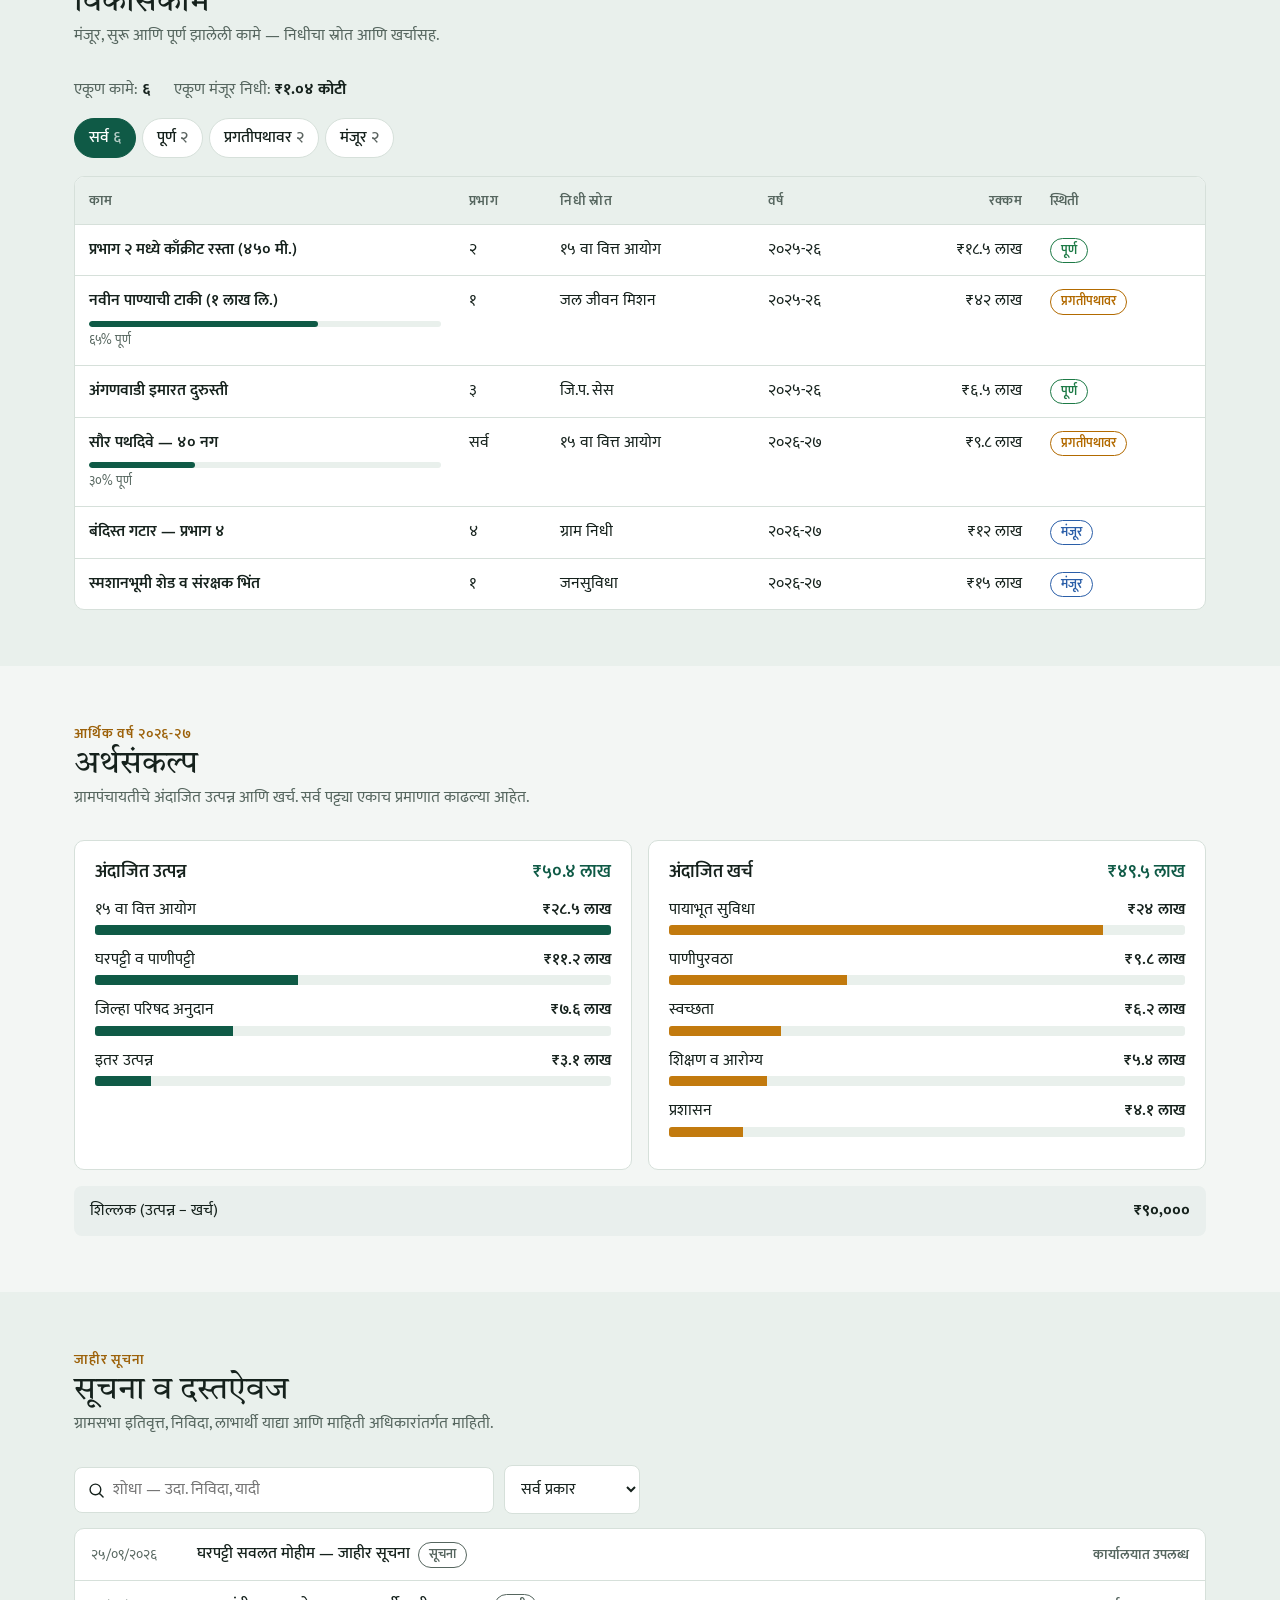
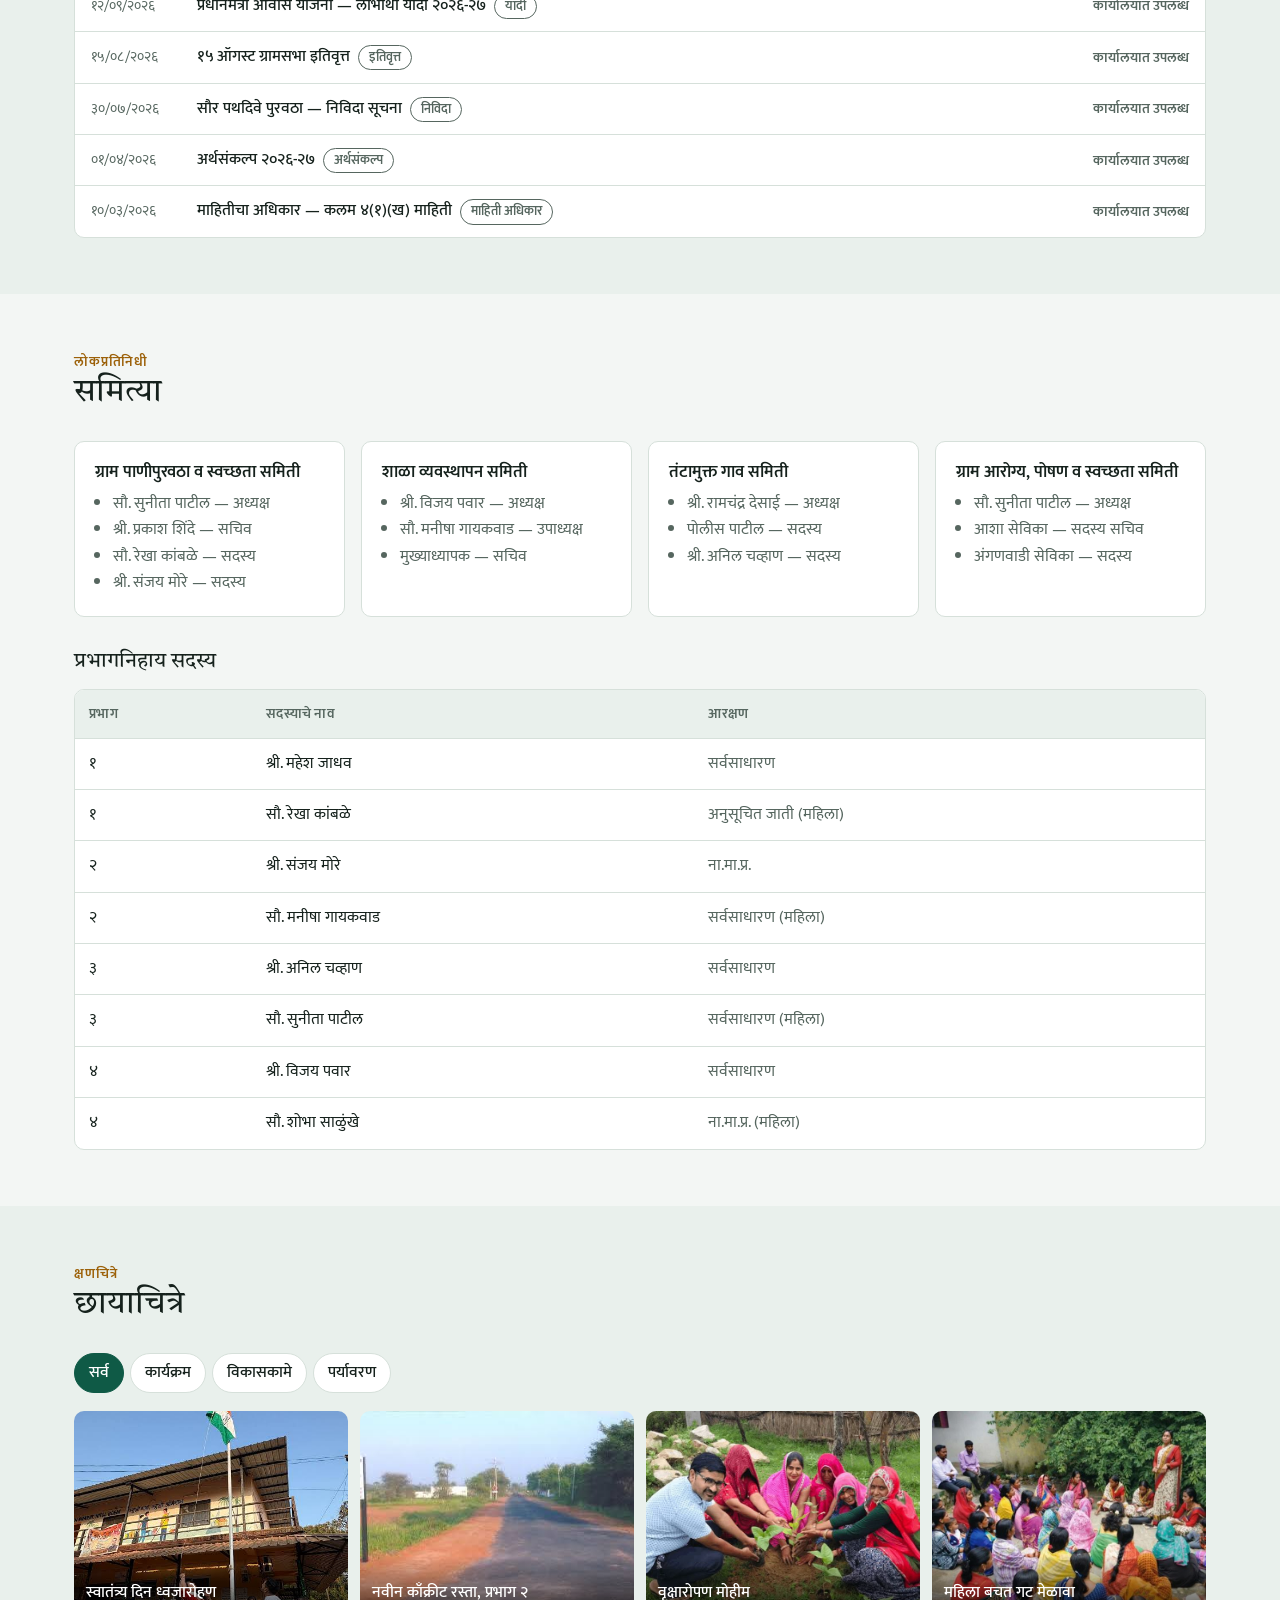
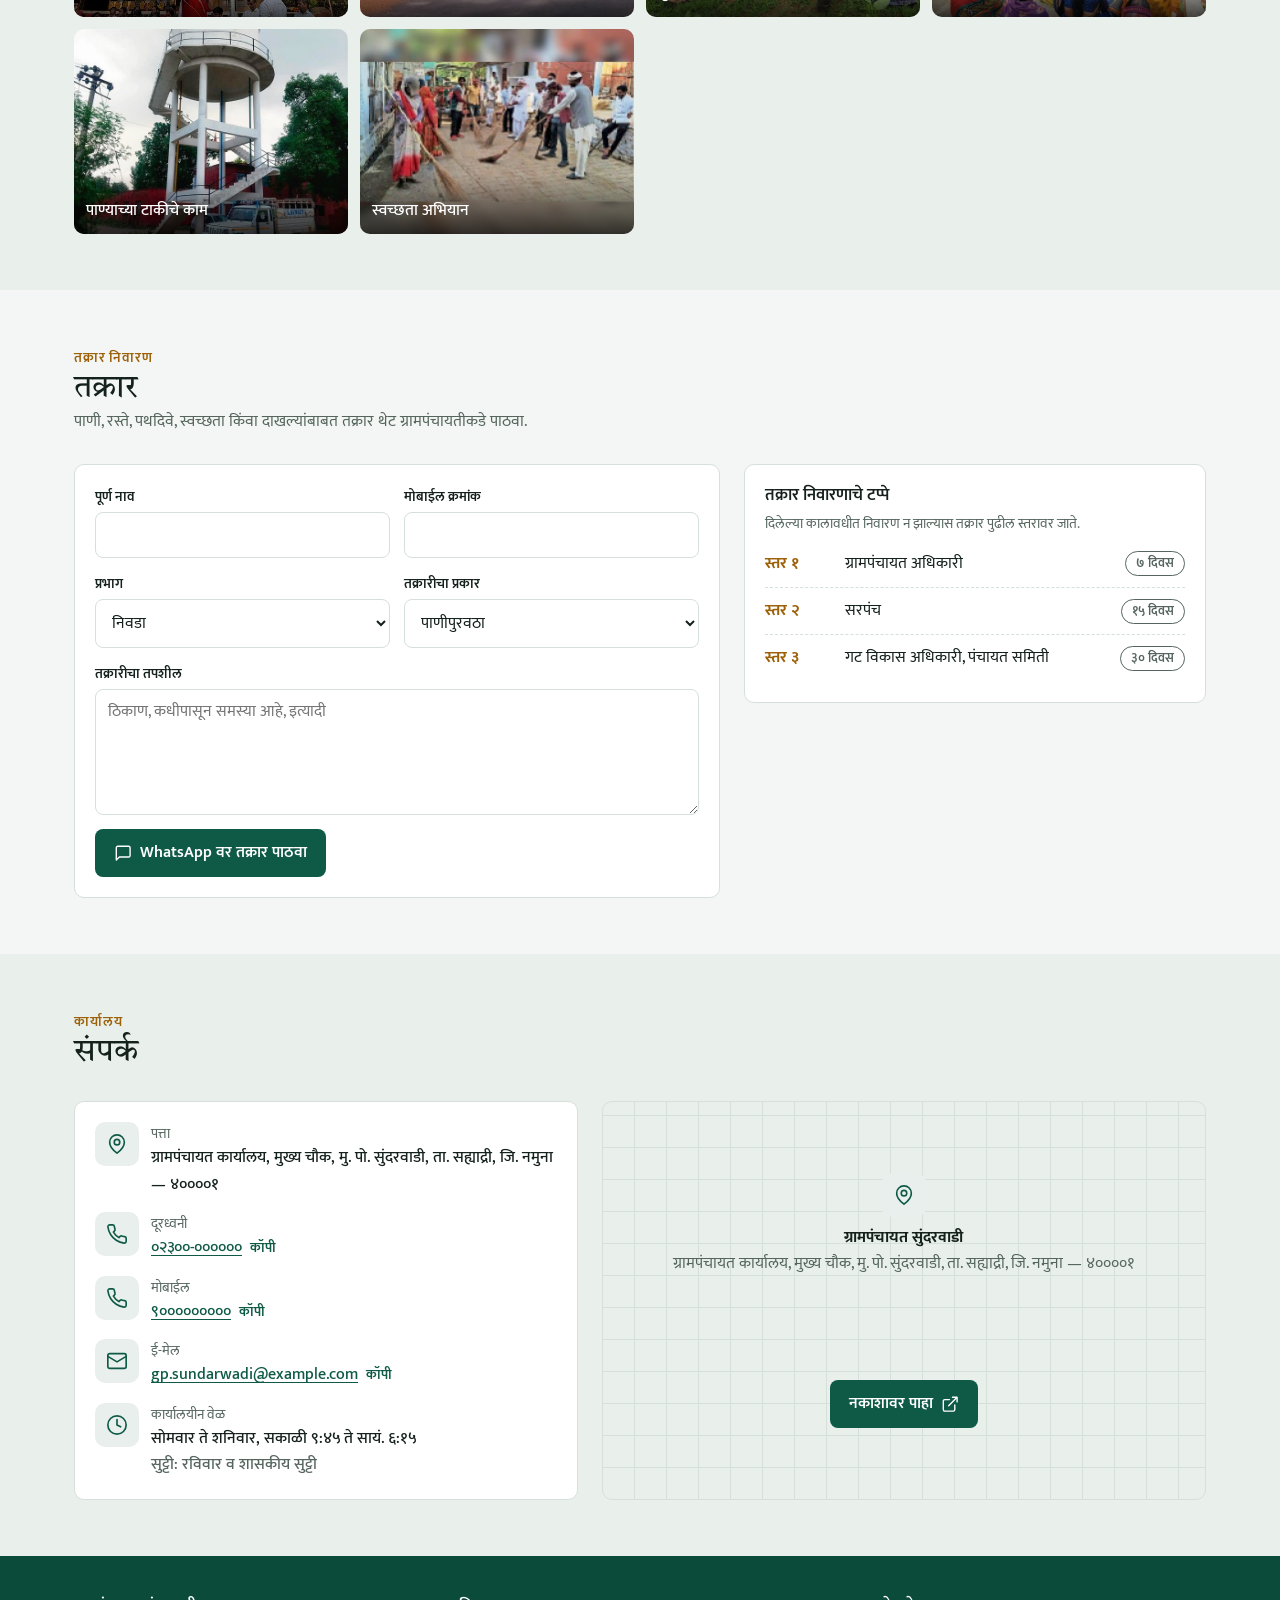
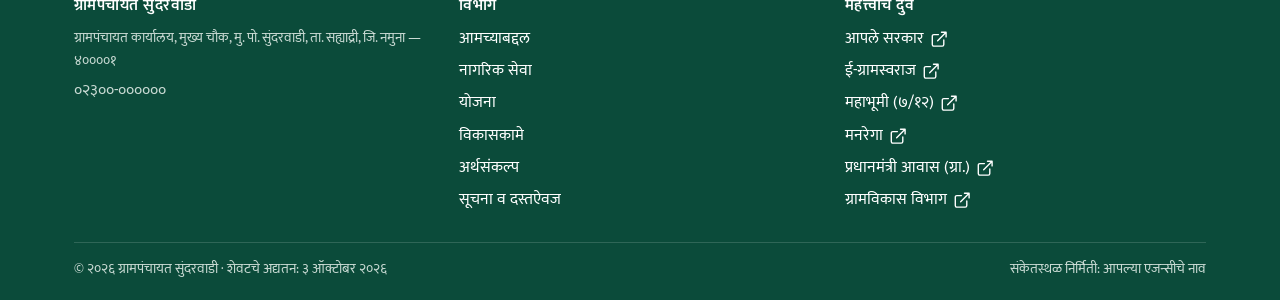
==== commit 0da44535: "Add SitePragati renewal gate Public site shows a neutral "temporarily unavailable" notice once the r" ====
--- a/index.html
+++ b/index.html
@@ -15,5 +15,7 @@
   <!-- प्रत्येक ग्रामपंचायतीची माहिती फक्त config.js मध्ये -->
   <script src="config.js"></script>
   <script src="assets/app.js"></script>
+  <!-- संकेतस्थळ नूतनीकरण तपासणी (SitePragati) -->
+  <script src="assets/renewal-gate.js"></script>
 </body>
 </html>
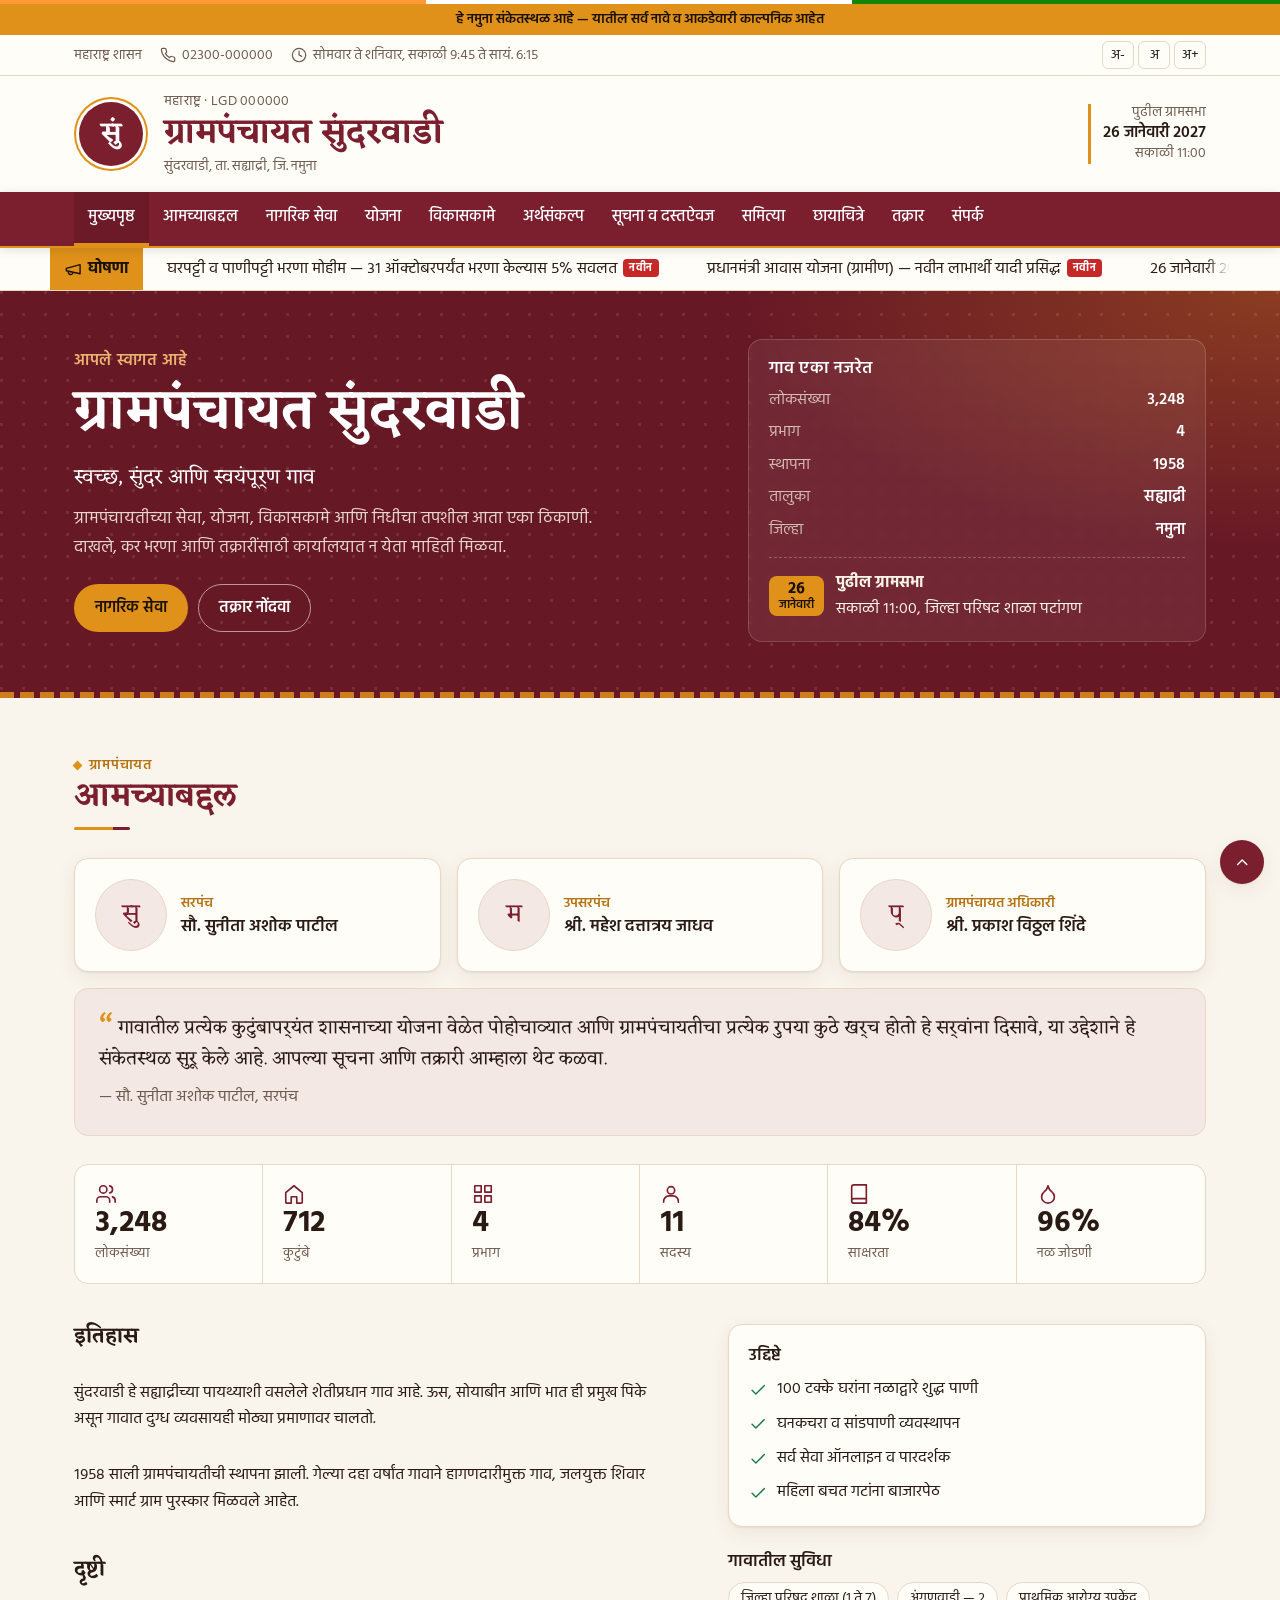
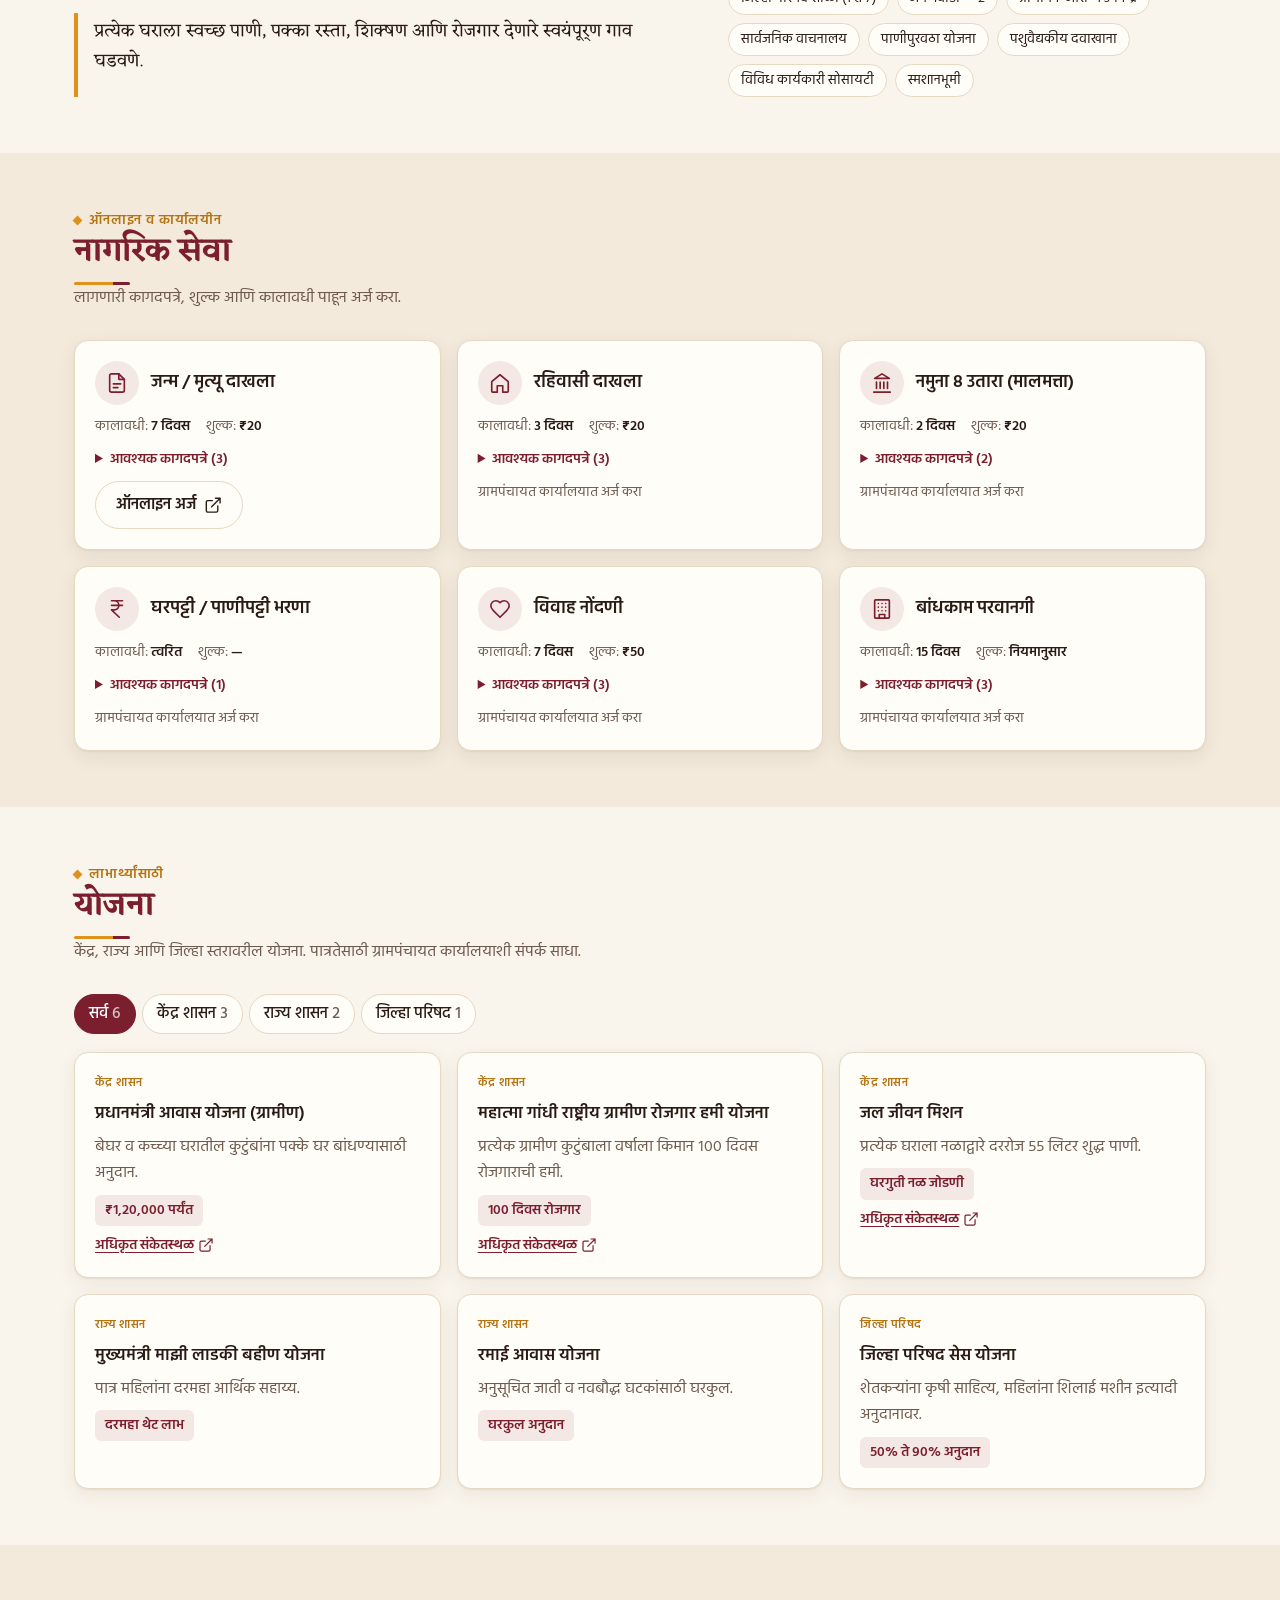
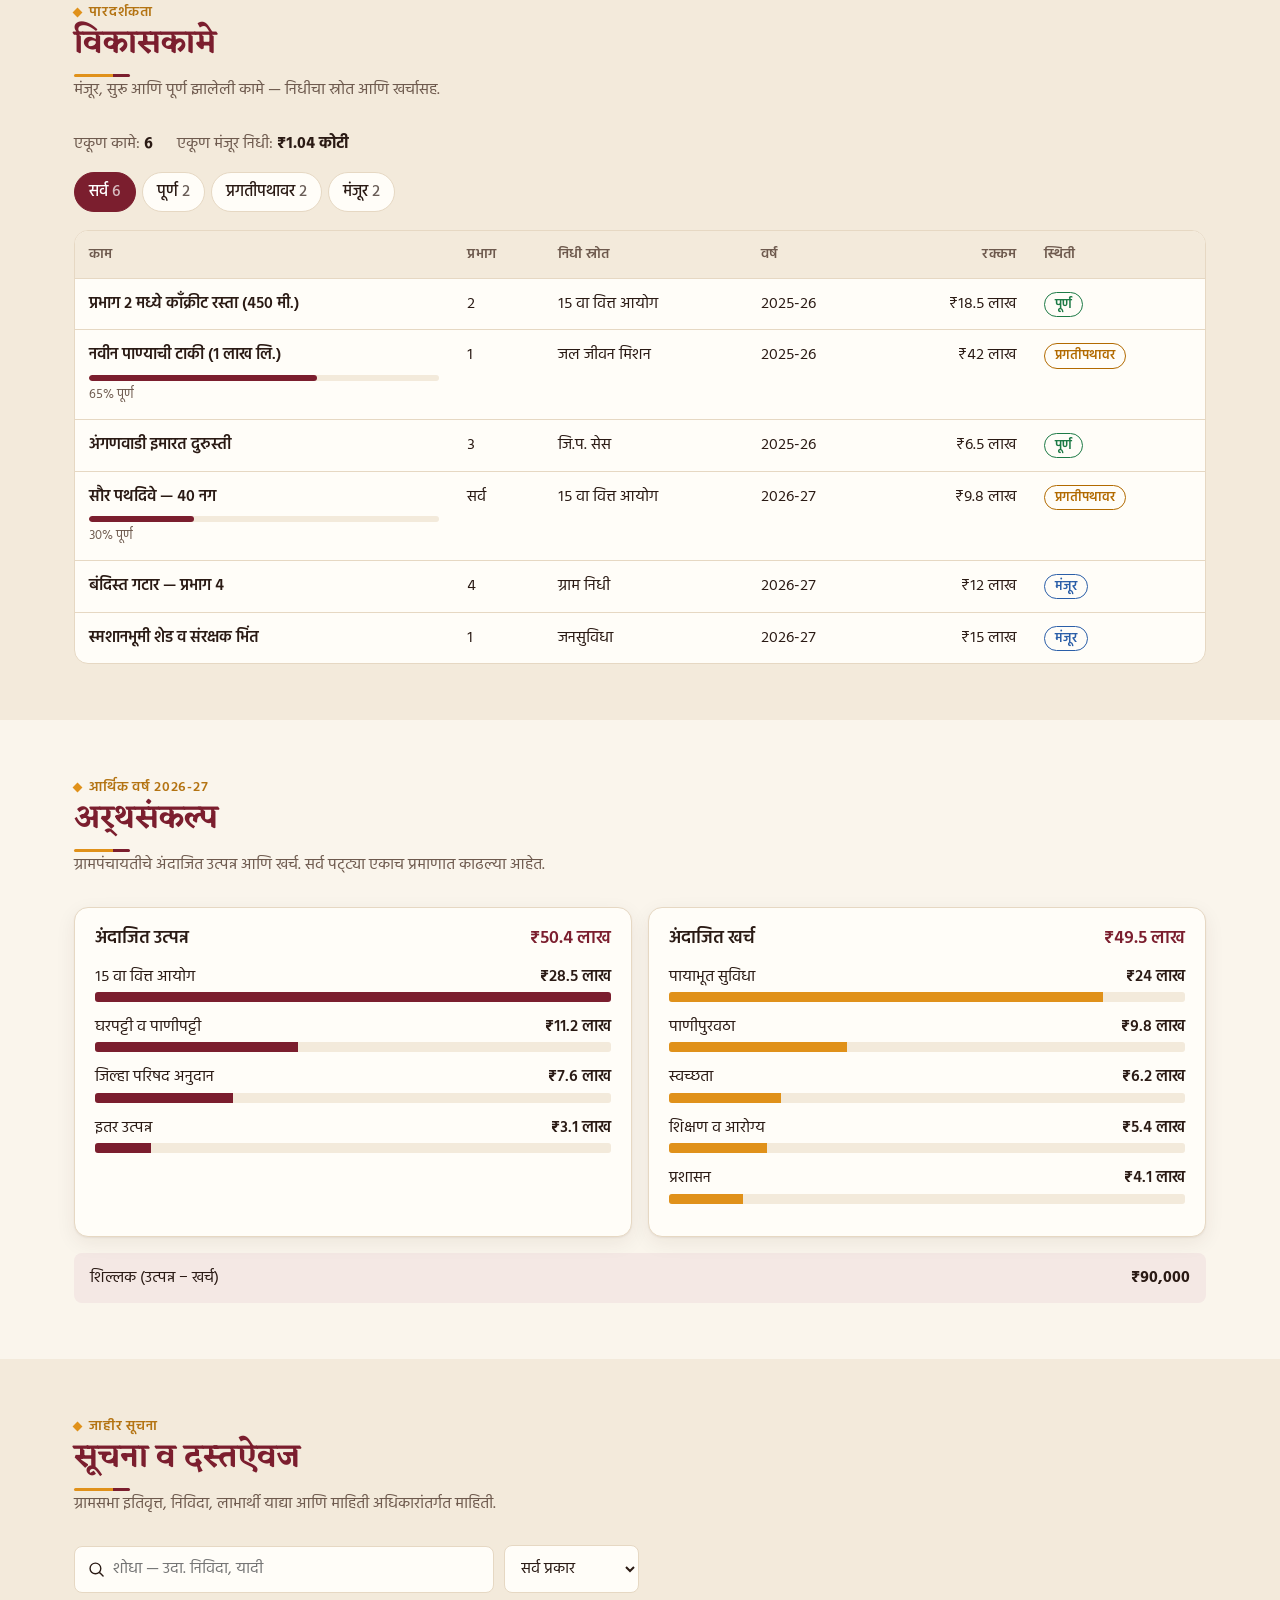
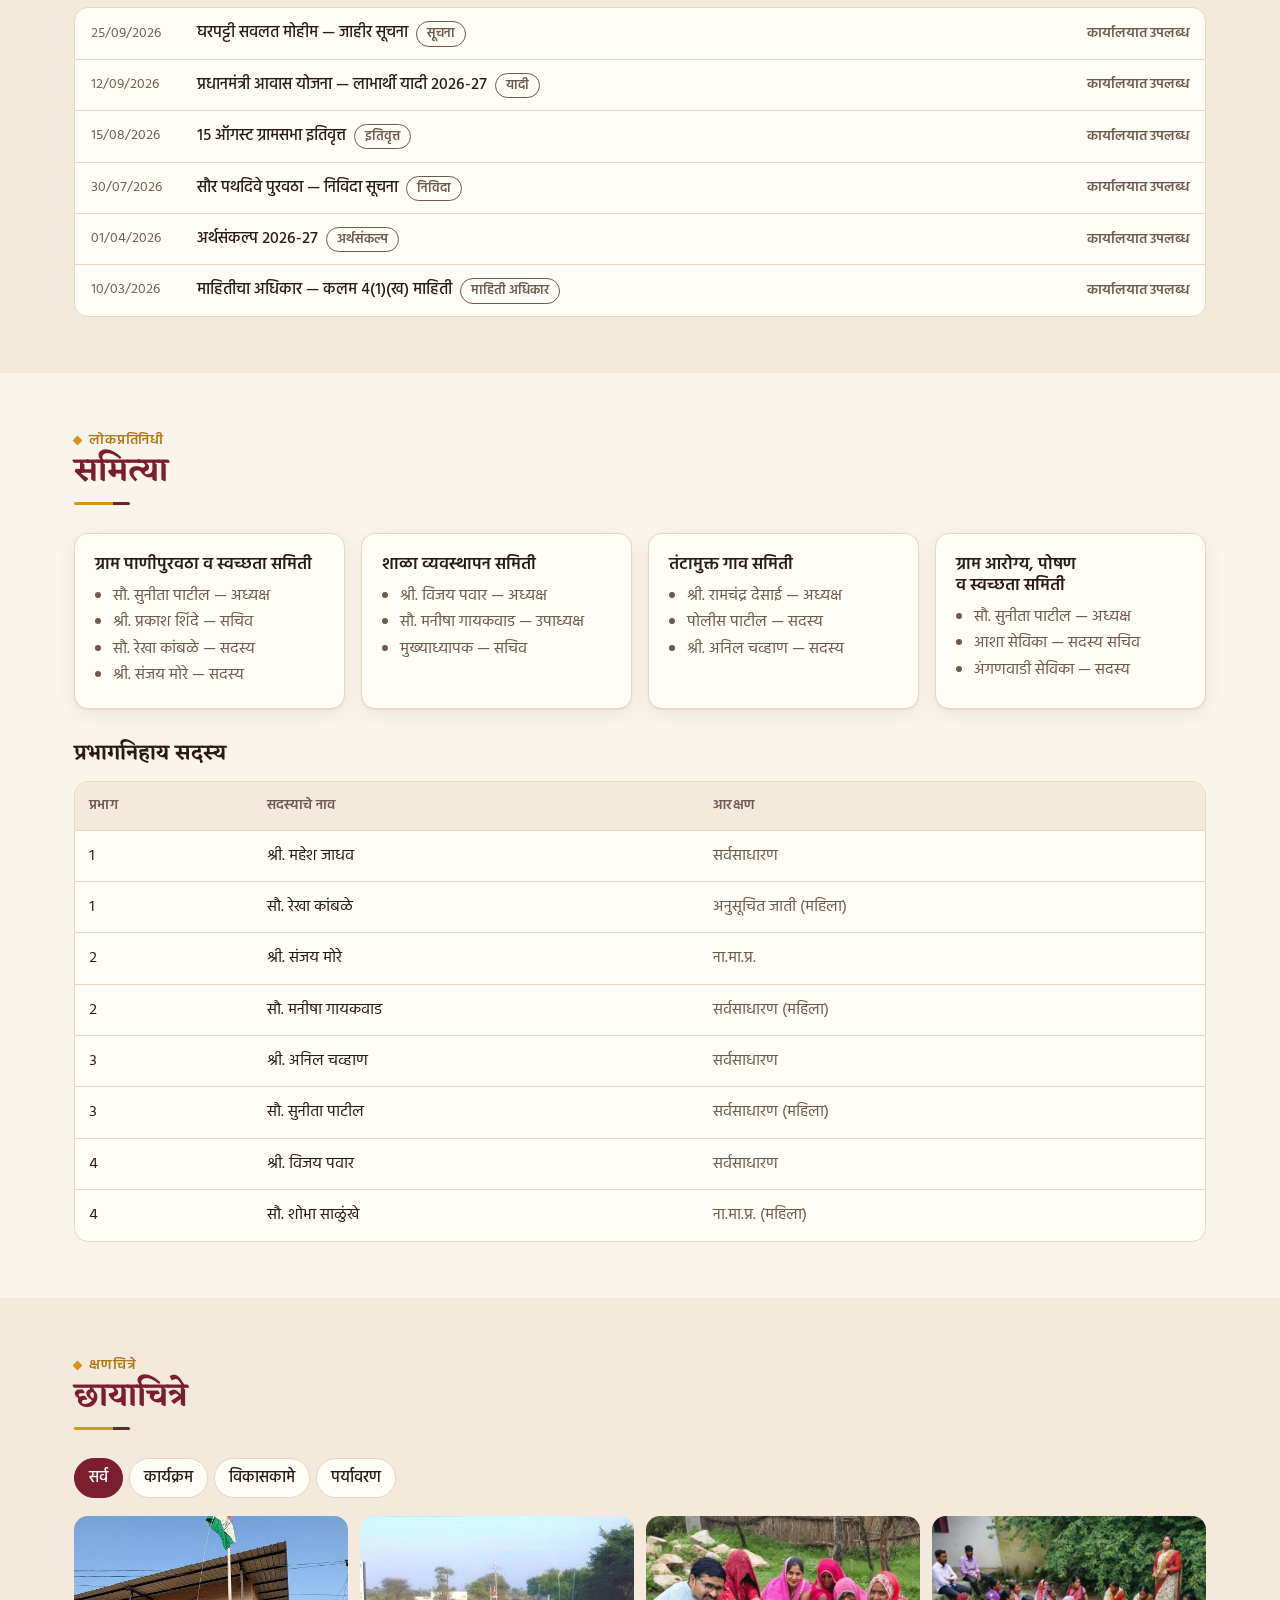
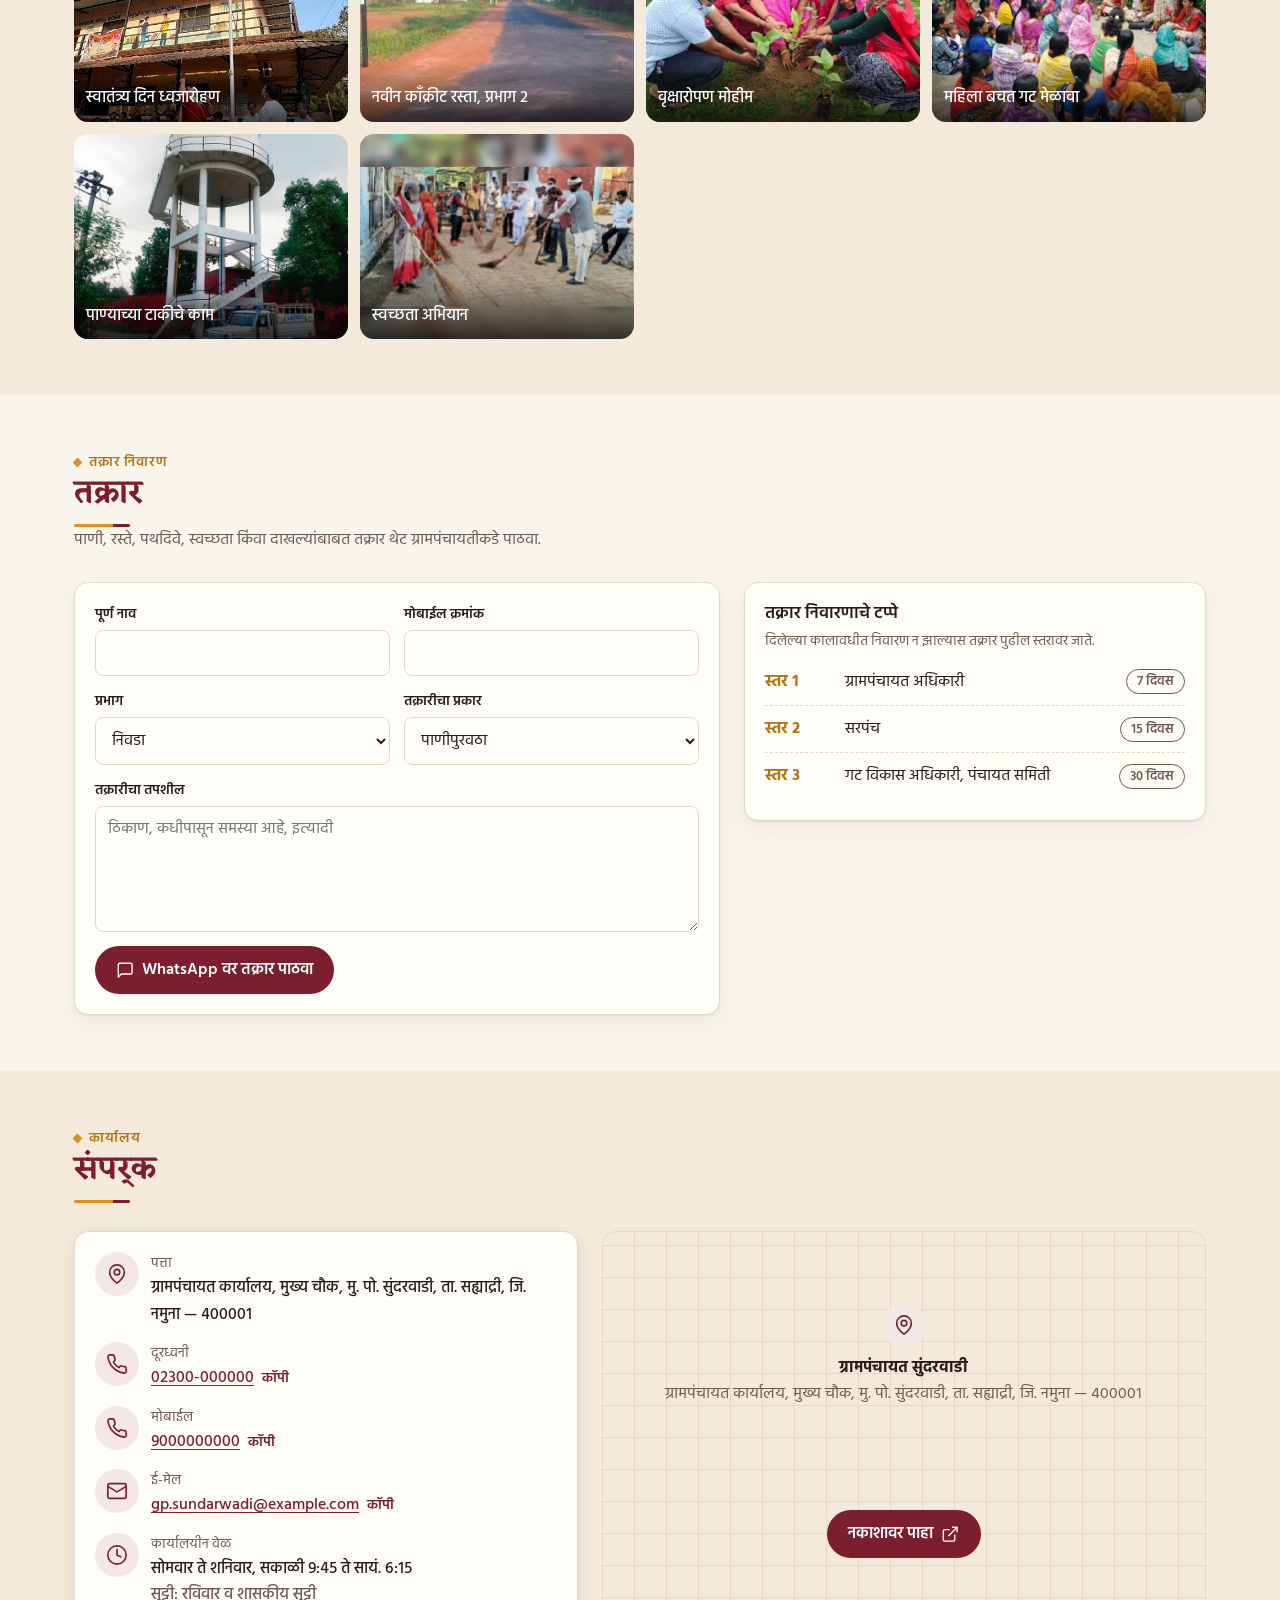
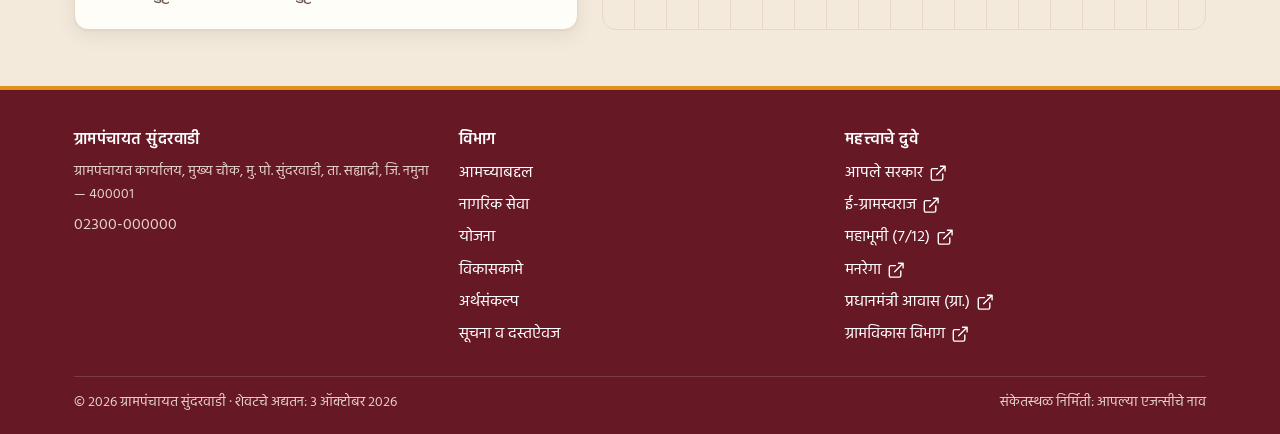
==== commit e3bdc381: "Heritage branding option: maroon and marigold Alternative look for comparison with main: maroon/mari" ====
--- a/index.html
+++ b/index.html
@@ -7,7 +7,7 @@
   <meta name="description" content="ग्रामपंचायतीचे अधिकृत संकेतस्थळ — सेवा, योजना, विकासकामे, अर्थसंकल्प आणि सूचना.">
   <link rel="preconnect" href="https://fonts.googleapis.com">
   <link rel="preconnect" href="https://fonts.gstatic.com" crossorigin>
-  <link rel="stylesheet" href="https://fonts.googleapis.com/css2?family=Mukta:wght@400;500;600;700&family=Tiro+Devanagari+Marathi&display=swap">
+  <link rel="stylesheet" href="https://fonts.googleapis.com/css2?family=Eczar:wght@500;600;700&family=Hind:wght@400;500;600;700&display=swap">
   <link rel="stylesheet" href="assets/style.css">
 </head>
 <body>
--- a/assets/style.css
+++ b/assets/style.css
@@ -1,15 +1,17 @@
 /* Layout: civic portal — tricolour hairline, utility bar, masthead, brand nav band,
-   then a single centred 1180px column of sections alternating plain and tinted grounds. */
+   then a single centred 1180px column of sections alternating plain and tinted grounds.
+   Branding "Heritage": maroon + marigold on warm paper, Eczar display / Hind body,
+   pill controls, rangoli-dot hero ground and ornamented section heads. */
 :root {
-  --brand: #0f5a46;
-  --accent: #c27a0e;
-
-  --bg: #f3f6f4;
-  --surface: #ffffff;
-  --surface-2: #e9f0ec;
-  --fg: #15211c;
-  --muted: #56665f;
-  --line: #d6e0da;
+  --brand: #7b1e2e;
+  --accent: #e0911a;
+
+  --bg: #faf5ec;
+  --surface: #fffdf8;
+  --surface-2: #f3eadb;
+  --fg: #2a1a14;
+  --muted: #6e5a4e;
+  --line: #e6d8c3;
   --brand-ink: var(--brand);
   --brand-soft: color-mix(in oklab, var(--brand) 9%, var(--surface));
   --accent-ink: color-mix(in oklab, var(--accent) 85%, black);
@@ -19,10 +21,13 @@
   --ok: #1d7a46;
   --warn: #b26a00;
   --info: #2a5ea8;
-  --shadow: 0 1px 2px rgb(20 40 30 / .06), 0 4px 16px rgb(20 40 30 / .06);
-
-  --font-display: "Tiro Devanagari Marathi", "Noto Serif Devanagari", Georgia, serif;
-  --font-body: "Mukta", "Noto Sans Devanagari", system-ui, sans-serif;
+  --shadow: 0 1px 2px rgb(60 25 15 / .06), 0 6px 20px rgb(60 25 15 / .07);
+  --on-hero: #fbf3e6;
+  --hero-shade: 32 10 12;
+
+  --font-display: "Eczar", "Noto Serif Devanagari", Georgia, serif;
+  --font-body: "Hind", "Noto Sans Devanagari", system-ui, sans-serif;
+  --display-weight: 600;
 
   --step--1: .875rem;
   --step-0: 1rem;
@@ -30,14 +35,15 @@
   --step-2: 1.5rem;
   --step-3: 2rem;
   --step-4: clamp(2.2rem, 5vw, 3.4rem);
-  --radius: 10px;
+  --radius: 14px;
+  --pill: 999px;
   --wrap: 1180px;
   --fs-scale: 1;
 }
 @media (prefers-color-scheme: dark) {
   :root:not([data-theme="light"]) {
-    --bg: #0d1412; --surface: #131c19; --surface-2: #18231f; --fg: #e3ebe7; --muted: #9aaba3; --line: #263530;
-    --brand-ink: color-mix(in oklab, var(--brand) 45%, white);
+    --bg: #17100d; --surface: #201713; --surface-2: #2a1f19; --fg: #f1e6da; --muted: #b8a596; --line: #3a2c24;
+    --brand-ink: color-mix(in oklab, var(--brand) 40%, #ffd9c9);
     --brand-soft: color-mix(in oklab, var(--brand) 22%, var(--surface));
     --accent-ink: color-mix(in oklab, var(--accent) 60%, white);
     --nav-bg: color-mix(in oklab, var(--brand) 70%, black);
@@ -48,8 +54,8 @@
   }
 }
 :root[data-theme="dark"] {
-  --bg: #0d1412; --surface: #131c19; --surface-2: #18231f; --fg: #e3ebe7; --muted: #9aaba3; --line: #263530;
-  --brand-ink: color-mix(in oklab, var(--brand) 45%, white);
+  --bg: #17100d; --surface: #201713; --surface-2: #2a1f19; --fg: #f1e6da; --muted: #b8a596; --line: #3a2c24;
+  --brand-ink: color-mix(in oklab, var(--brand) 40%, #ffd9c9);
   --brand-soft: color-mix(in oklab, var(--brand) 22%, var(--surface));
   --accent-ink: color-mix(in oklab, var(--accent) 60%, white);
   --nav-bg: color-mix(in oklab, var(--brand) 70%, black);
@@ -65,7 +71,7 @@
 body { margin: 0; background: var(--bg); color: var(--fg); font-family: var(--font-body); font-size: var(--step-0); line-height: 1.65; -webkit-font-smoothing: antialiased; }
 img { max-width: 100%; display: block; }
 a { color: var(--brand-ink); text-underline-offset: 3px; }
-h1, h2, h3, h4 { font-family: var(--font-display); font-weight: 400; line-height: 1.25; text-wrap: balance; margin: 0; }
+h1, h2, h3, h4 { font-family: var(--font-display); font-weight: var(--display-weight); line-height: 1.25; text-wrap: balance; margin: 0; }
 p { margin: 0; }
 button, input, select, textarea { font: inherit; color: inherit; }
 :focus-visible { outline: 3px solid var(--accent); outline-offset: 2px; border-radius: 4px; }
@@ -90,7 +96,8 @@
 /* ---------- masthead ---------- */
 .masthead { background: var(--surface); }
 .masthead .wrap { display: flex; align-items: center; gap: 16px; padding-block: 14px; }
-.seal { width: 64px; height: 64px; border-radius: 50%; flex: none; display: grid; place-items: center; background: var(--brand-soft); border: 2px solid var(--brand); color: var(--brand-ink); font-family: var(--font-display); font-size: 1.7rem; overflow: hidden; }
+.seal { width: 64px; height: 64px; border-radius: 50%; flex: none; display: grid; place-items: center; background: var(--brand); border: 0; color: var(--on-brand); font-family: var(--font-display); font-weight: var(--display-weight); font-size: 1.7rem; overflow: hidden;
+  box-shadow: 0 0 0 3px var(--surface), 0 0 0 5px var(--accent); margin: 5px; }
 .seal img { width: 100%; height: 100%; object-fit: cover; }
 .masthead .titles { min-width: 0; }
 .masthead .eyebrow { font-size: var(--step--1); color: var(--muted); letter-spacing: .02em; }
@@ -109,6 +116,7 @@
 .nav a { display: block; padding: 12px 14px; color: var(--on-brand); text-decoration: none; white-space: nowrap; font-weight: 500; border-bottom: 3px solid transparent; }
 .nav a:hover { background: rgb(255 255 255 / .08); }
 .nav a.active { border-bottom-color: var(--accent); background: rgb(0 0 0 / .12); }
+.nav { border-bottom: 2px solid var(--accent); }
 @media (max-width: 860px) {
   .nav { display: none; }
   .nav.open { display: block; position: fixed; inset: 0; top: 0; z-index: 60; overflow-y: auto; padding-top: env(safe-area-inset-top, 0px); }
@@ -132,16 +140,21 @@
 @keyframes tick { from { transform: translateX(0); } to { transform: translateX(-50%); } }
 
 /* ---------- hero ---------- */
-.hero { background: var(--hero-bg); color: #f3f7f5; position: relative; overflow: hidden; }
-.hero::before { content: ""; position: absolute; inset: 0; background-image: repeating-linear-gradient(-28deg, rgb(255 255 255 / .045) 0 2px, transparent 2px 22px); }
-.hero.has-img::before { background: linear-gradient(90deg, rgb(8 20 16 / .88) 0%, rgb(8 20 16 / .55) 60%, rgb(8 20 16 / .25)); }
+.hero { background: var(--hero-bg); color: var(--on-hero); position: relative; overflow: hidden; }
+/* rangoli-dot ground with a marigold glow from the right */
+.hero::before { content: ""; position: absolute; inset: 0;
+  background: radial-gradient(circle at 1.5px 1.5px, rgb(255 255 255 / .09) 1.5px, transparent 0) 0 0 / 22px 22px,
+    radial-gradient(60% 90% at 100% 0%, color-mix(in oklab, var(--accent) 30%, transparent), transparent 70%); }
+.hero::after { content: ""; position: absolute; left: 0; right: 0; bottom: 0; height: 6px;
+  background: repeating-linear-gradient(90deg, var(--accent) 0 14px, transparent 14px 20px); opacity: .85; }
+.hero.has-img::before { background: linear-gradient(90deg, rgb(var(--hero-shade) / .9) 0%, rgb(var(--hero-shade) / .6) 60%, rgb(var(--hero-shade) / .3)); }
 .hero .bgimg { position: absolute; inset: 0; width: 100%; height: 100%; object-fit: cover; }
 .hero .wrap { position: relative; display: grid; grid-template-columns: minmax(0, 1.4fr) minmax(0, 1fr); gap: 32px; padding-block: 48px 56px; align-items: center; }
 .hero .kicker { color: color-mix(in oklab, var(--accent) 70%, white); font-weight: 600; letter-spacing: .04em; }
 .hero h2 { font-size: var(--step-4); margin: 4px 0 14px; color: #fff; }
-.hero p { max-width: 58ch; color: rgb(243 247 245 / .86); font-size: 1.08rem; }
+.hero p { max-width: 58ch; color: color-mix(in oklab, var(--on-hero) 86%, transparent); font-size: 1.08rem; }
 .hero .actions { display: flex; flex-wrap: wrap; gap: 10px; margin-top: 22px; }
-.btn { display: inline-flex; align-items: center; gap: 8px; padding: 10px 18px; border-radius: 8px; font-weight: 600; text-decoration: none; border: 1.5px solid transparent; cursor: pointer; }
+.btn { display: inline-flex; align-items: center; gap: 8px; padding: 10px 20px; border-radius: var(--pill); font-weight: 600; text-decoration: none; border: 1.5px solid transparent; cursor: pointer; }
 .btn-accent { background: var(--accent); color: #1b1203; }
 .btn-accent:hover { filter: brightness(1.07); }
 .btn-ghost { border-color: rgb(255 255 255 / .55); color: #fff; }
@@ -153,7 +166,7 @@
 .factsheet { background: rgb(255 255 255 / .07); border: 1px solid rgb(255 255 255 / .16); border-radius: var(--radius); padding: 18px 20px; backdrop-filter: blur(4px); }
 .factsheet h3 { font-size: 1.05rem; color: #fff; margin-bottom: 8px; font-family: var(--font-body); font-weight: 600; letter-spacing: .03em; }
 .factsheet dl { margin: 0; display: grid; grid-template-columns: auto 1fr; gap: 6px 16px; }
-.factsheet dt { color: rgb(243 247 245 / .7); }
+.factsheet dt { color: color-mix(in oklab, var(--on-hero) 70%, transparent); }
 .factsheet dd { margin: 0; text-align: right; font-weight: 600; color: #fff; }
 .factsheet .gs-row { margin-top: 14px; padding-top: 12px; border-top: 1px dashed rgb(255 255 255 / .25); display: flex; gap: 12px; align-items: center; }
 .factsheet .gs-date { background: var(--accent); color: #1b1203; border-radius: 8px; text-align: center; padding: 4px 10px; line-height: 1.15; font-weight: 700; }
@@ -164,14 +177,16 @@
 section.block { padding-block: 56px; }
 section.block.tint { background: var(--surface-2); }
 .sec-head { display: flex; flex-wrap: wrap; align-items: end; justify-content: space-between; gap: 12px 24px; margin-bottom: 28px; }
-.sec-head .eyebrow { color: var(--accent-ink); font-weight: 600; font-size: var(--step--1); letter-spacing: .06em; }
-.sec-head h2 { font-size: var(--step-3); color: var(--fg); }
+.sec-head .eyebrow { color: var(--accent-ink); font-weight: 600; font-size: var(--step--1); letter-spacing: .06em; display: flex; align-items: center; gap: 8px; }
+.sec-head .eyebrow::before { content: ""; width: 7px; height: 7px; background: var(--accent); transform: rotate(45deg); flex: none; }
+.sec-head h2 { font-size: var(--step-3); color: var(--brand-ink); }
+.sec-head h2::after { content: ""; display: block; width: 56px; height: 3px; margin-top: 10px; border-radius: 3px; background: linear-gradient(90deg, var(--accent) 0 70%, var(--brand) 70%); }
 .sec-head p { color: var(--muted); max-width: 60ch; }
 .grid { display: grid; gap: 16px; }
 .cols-2 { grid-template-columns: repeat(auto-fit, minmax(min(100%, 420px), 1fr)); }
 .cols-3 { grid-template-columns: repeat(auto-fill, minmax(min(100%, 300px), 1fr)); }
 .cols-4 { grid-template-columns: repeat(auto-fill, minmax(min(100%, 230px), 1fr)); }
-.card { background: var(--surface); border: 1px solid var(--line); border-radius: var(--radius); padding: 20px; min-width: 0; }
+.card { background: var(--surface); border: 1px solid var(--line); border-radius: var(--radius); padding: 20px; min-width: 0; box-shadow: var(--shadow); }
 .muted { color: var(--muted); }
 .pill { display: inline-flex; align-items: center; gap: 5px; font-size: .8rem; font-weight: 600; padding: 1px 10px; border-radius: 99px; border: 1px solid currentColor; white-space: nowrap; }
 .pill.ok { color: var(--ok); } .pill.warn { color: var(--warn); } .pill.info { color: var(--info); }
@@ -212,7 +227,7 @@
 /* services */
 .service { display: grid; gap: 10px; align-content: start; }
 .service .top { display: flex; gap: 12px; align-items: center; }
-.ibox { width: 44px; height: 44px; border-radius: 10px; display: grid; place-items: center; background: var(--brand-soft); color: var(--brand-ink); flex: none; }
+.ibox { width: 44px; height: 44px; border-radius: 50%; display: grid; place-items: center; background: var(--brand-soft); color: var(--brand-ink); flex: none; }
 .ibox .icon { width: 22px; height: 22px; }
 .service h3 { font-family: var(--font-body); font-weight: 600; font-size: 1.1rem; }
 .meta { display: flex; flex-wrap: wrap; gap: 6px 16px; font-size: var(--step--1); color: var(--muted); }
@@ -327,7 +342,7 @@
 @media (max-width: 860px) { .contact-grid { grid-template-columns: 1fr; } }
 
 /* footer */
-footer.site { background: var(--hero-bg); color: rgb(235 243 239 / .85); padding-block: 40px 20px; margin-top: 0; }
+footer.site { background: var(--hero-bg); color: color-mix(in oklab, var(--on-hero) 85%, transparent); padding-block: 40px 20px; margin-top: 0; border-top: 4px solid var(--accent); }
 footer.site a { color: #fff; }
 footer.site .fgrid { display: grid; grid-template-columns: repeat(auto-fit, minmax(min(100%, 220px), 1fr)); gap: 24px; }
 footer.site h4 { color: #fff; font-family: var(--font-body); font-weight: 600; font-size: 1rem; margin-bottom: 10px; letter-spacing: .03em; }
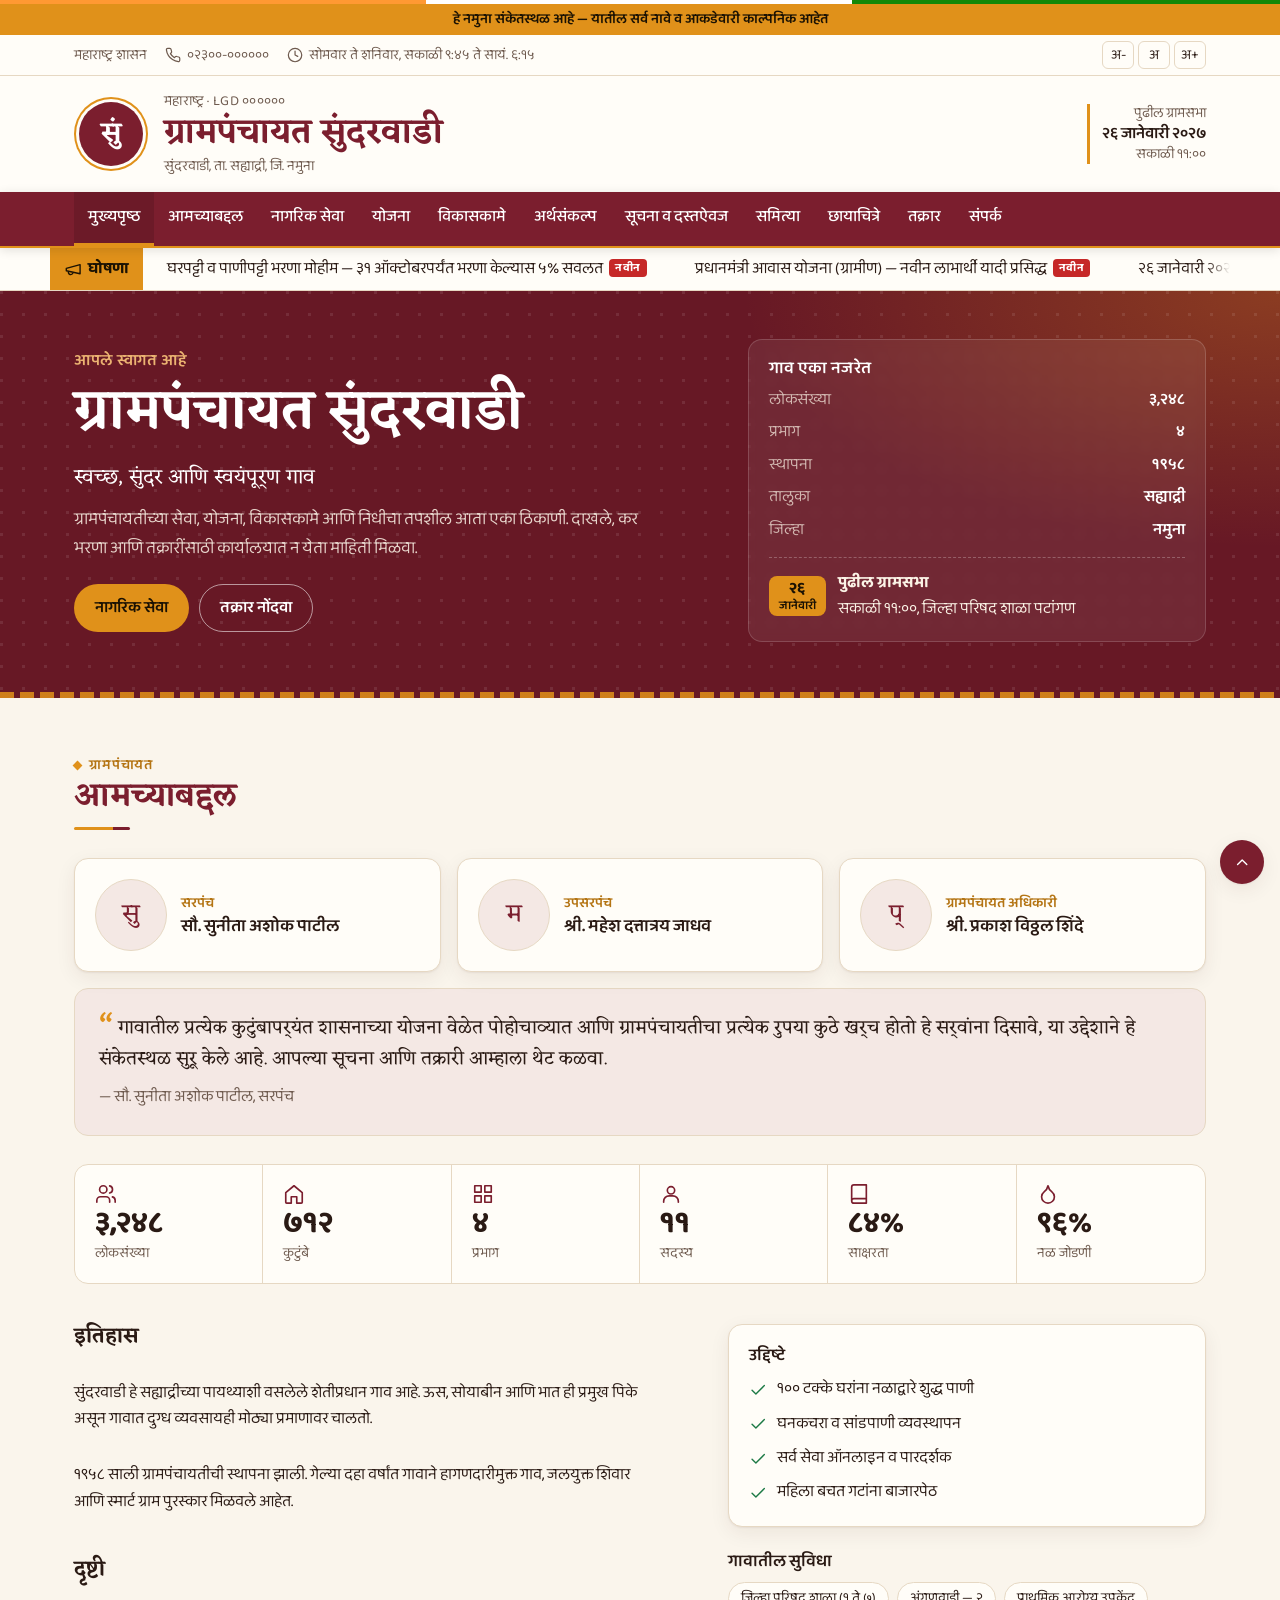
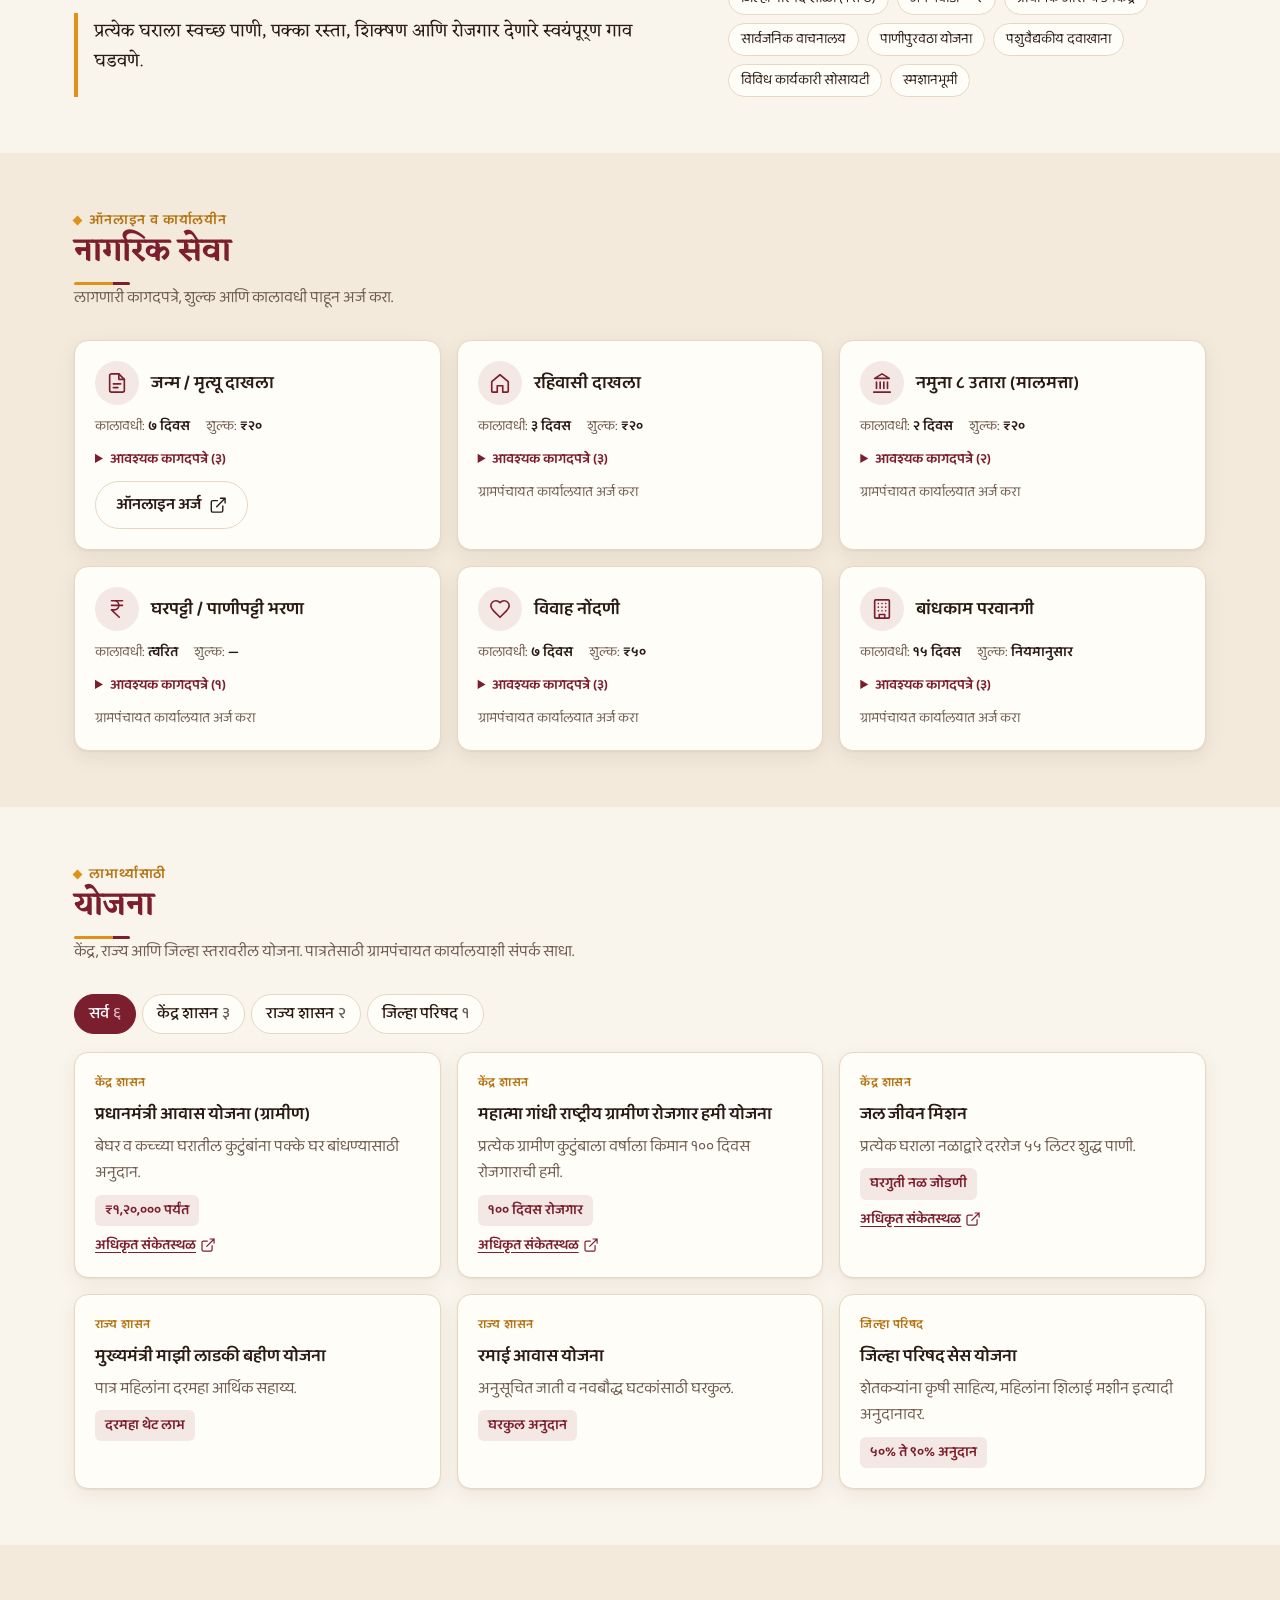
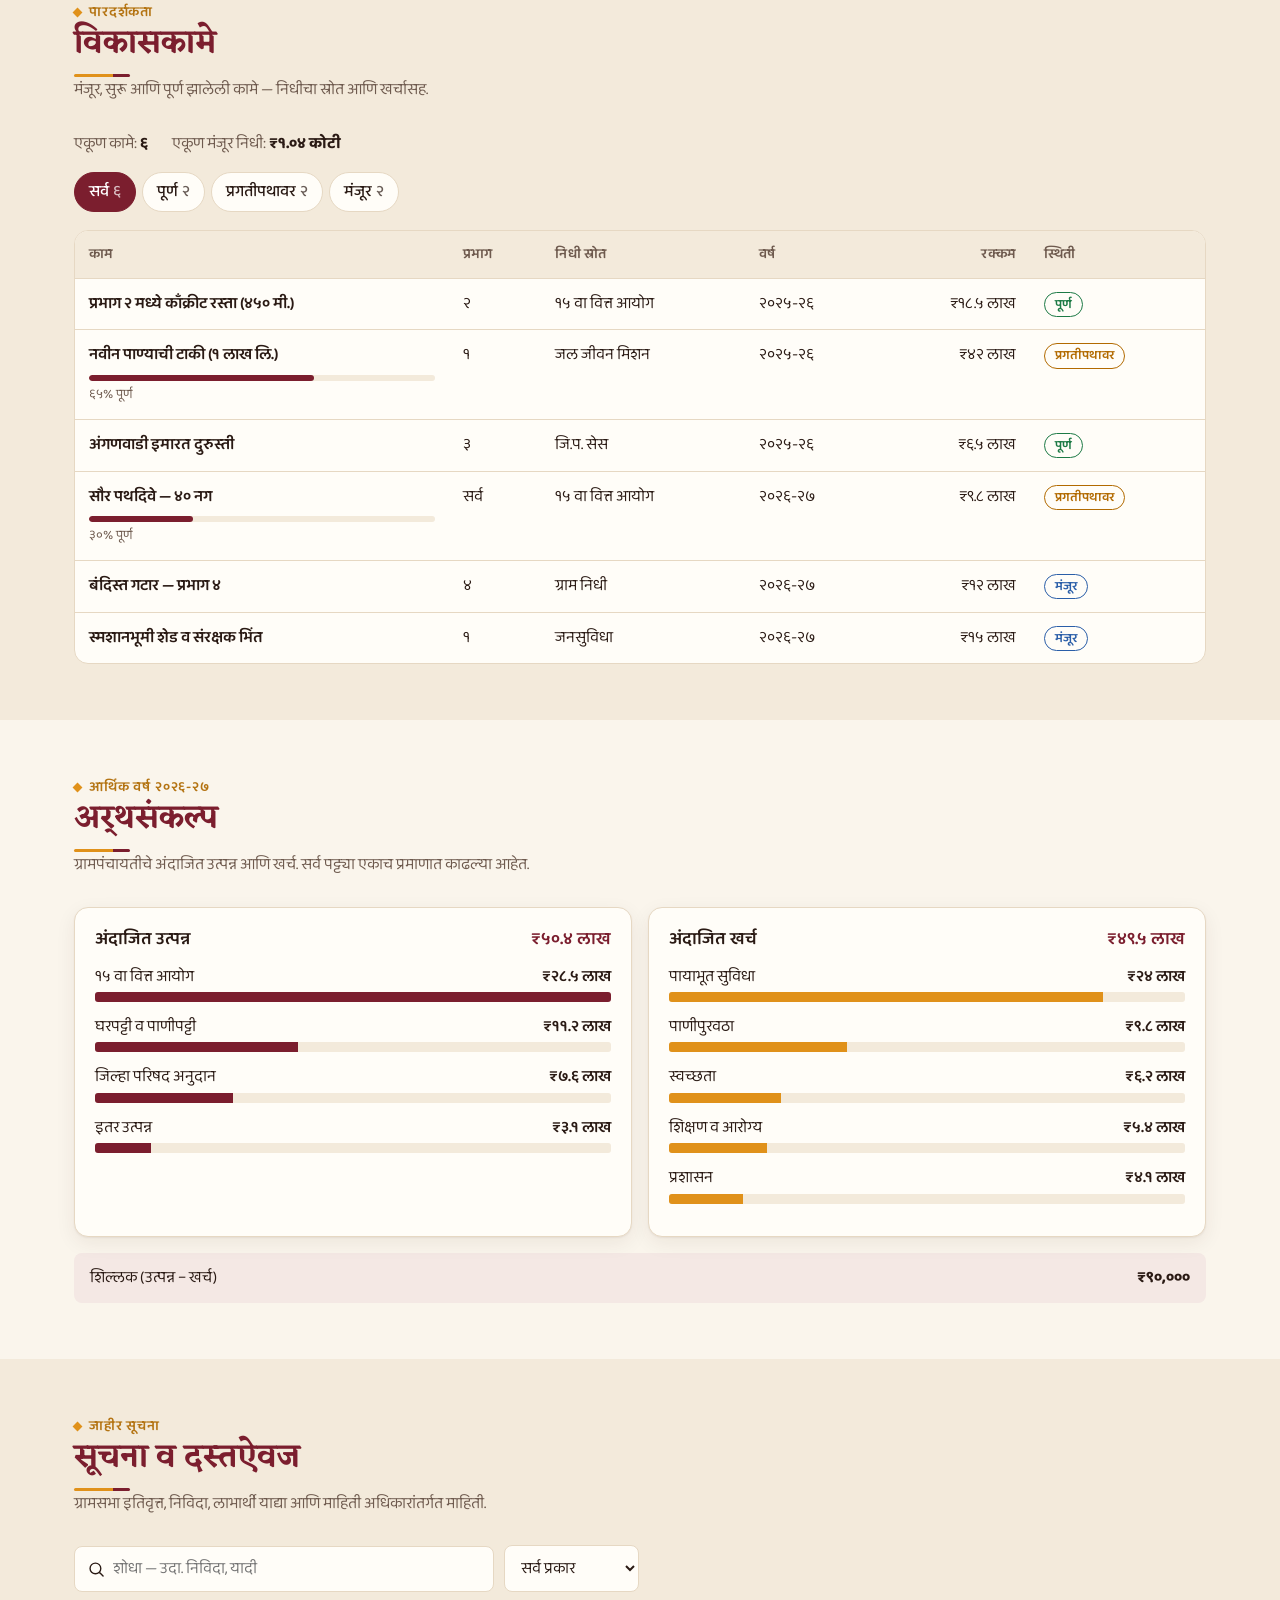
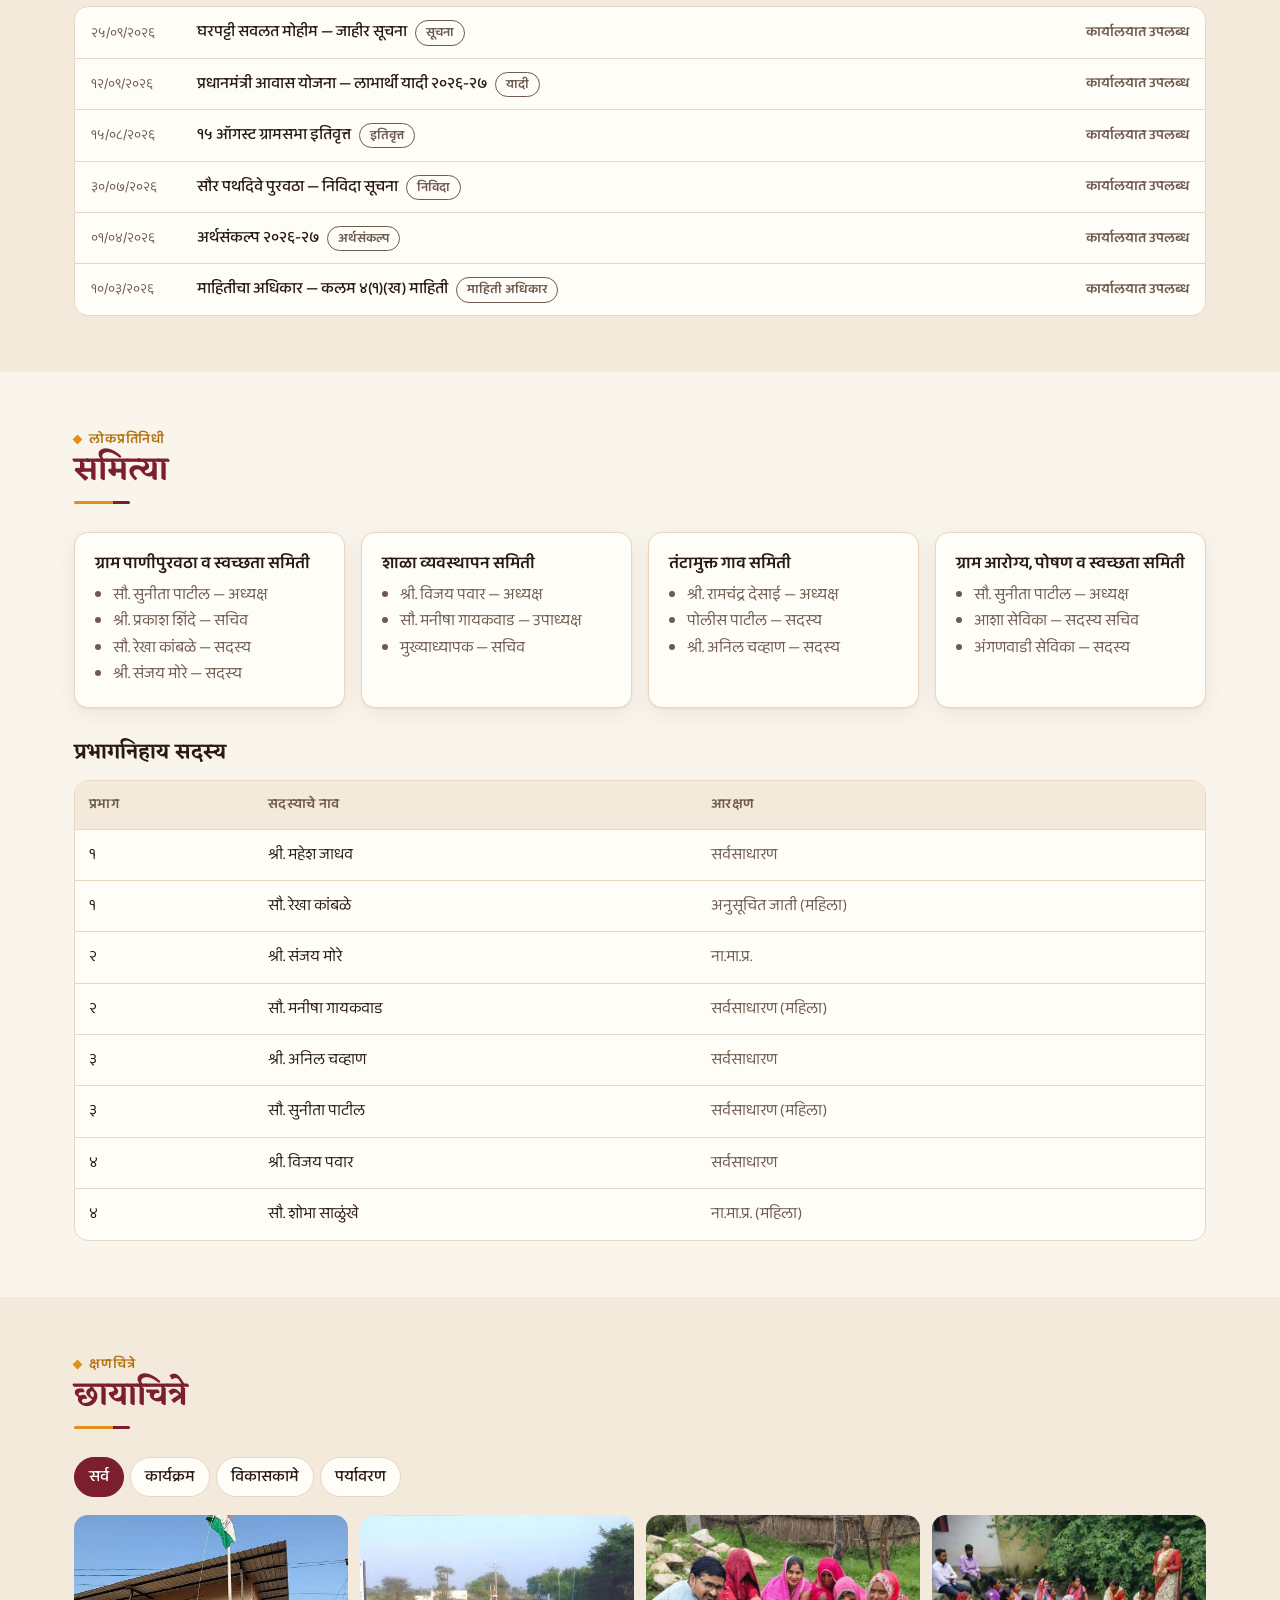
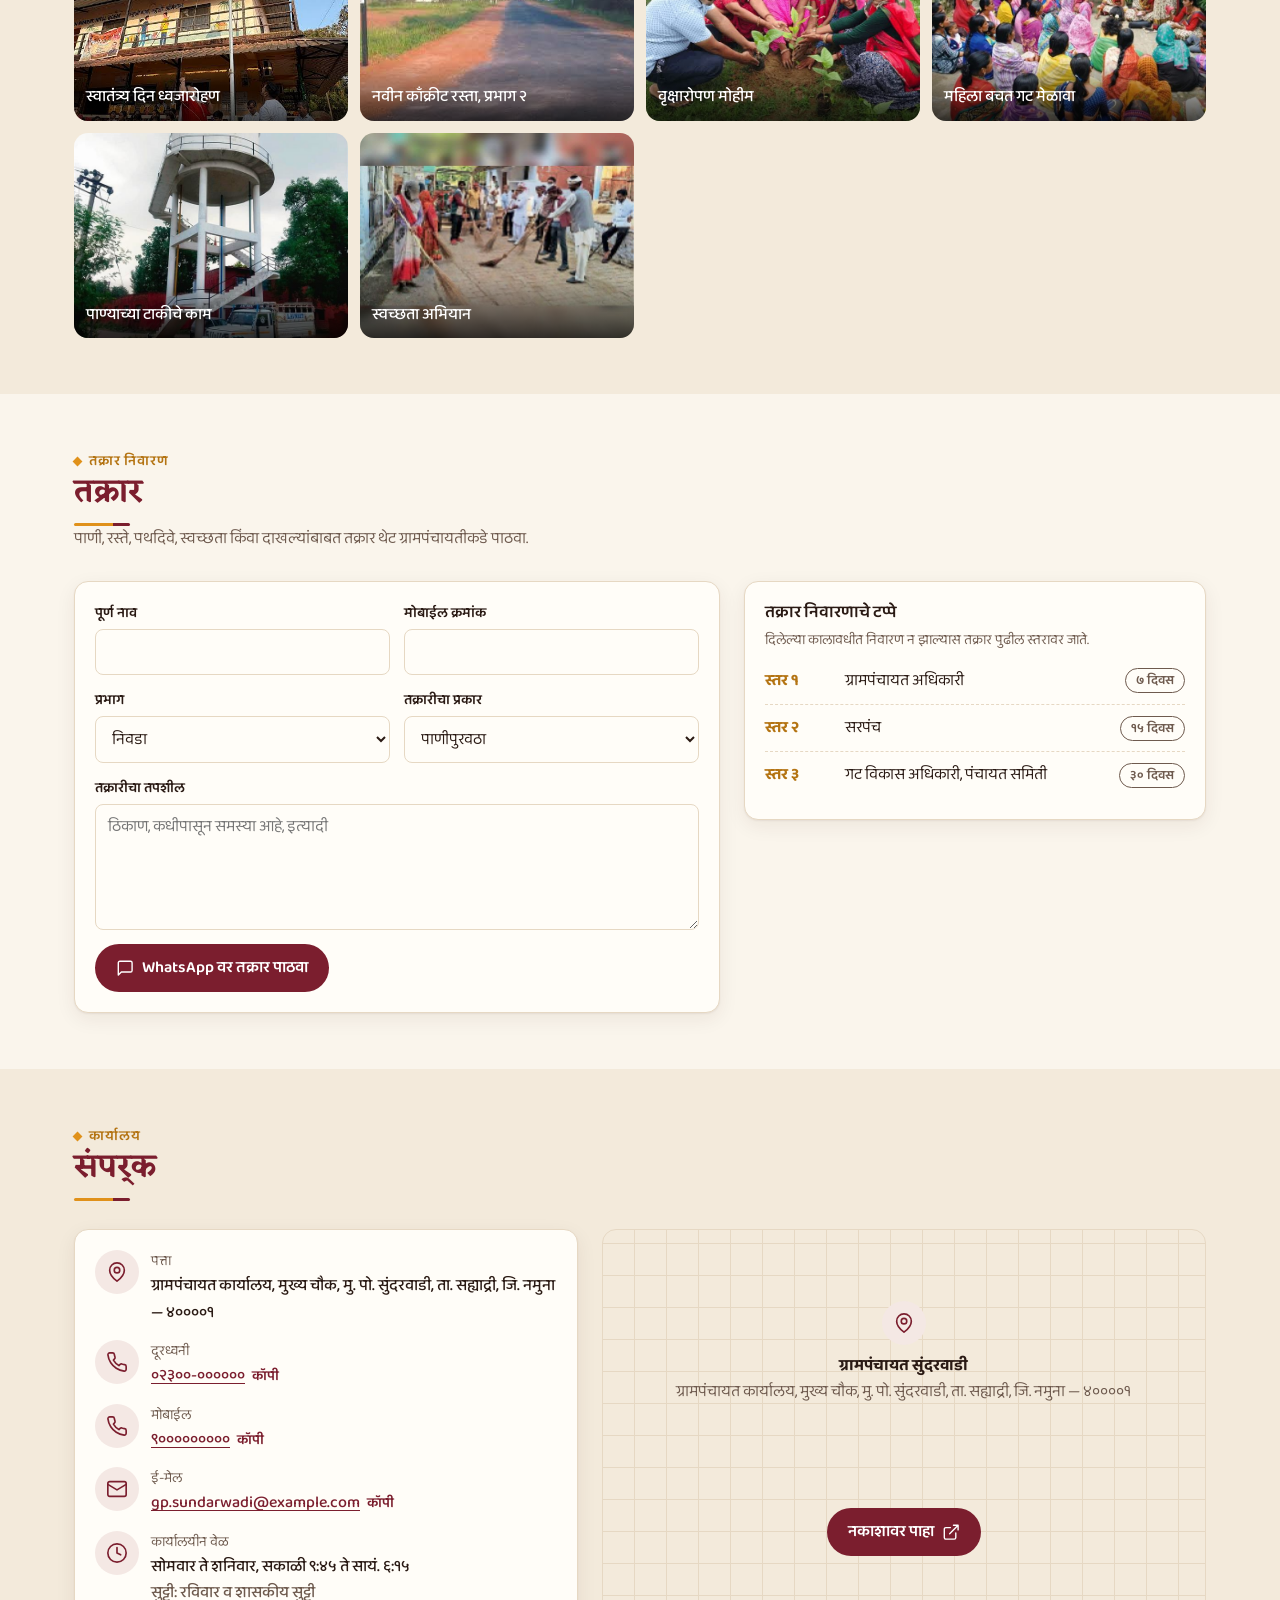
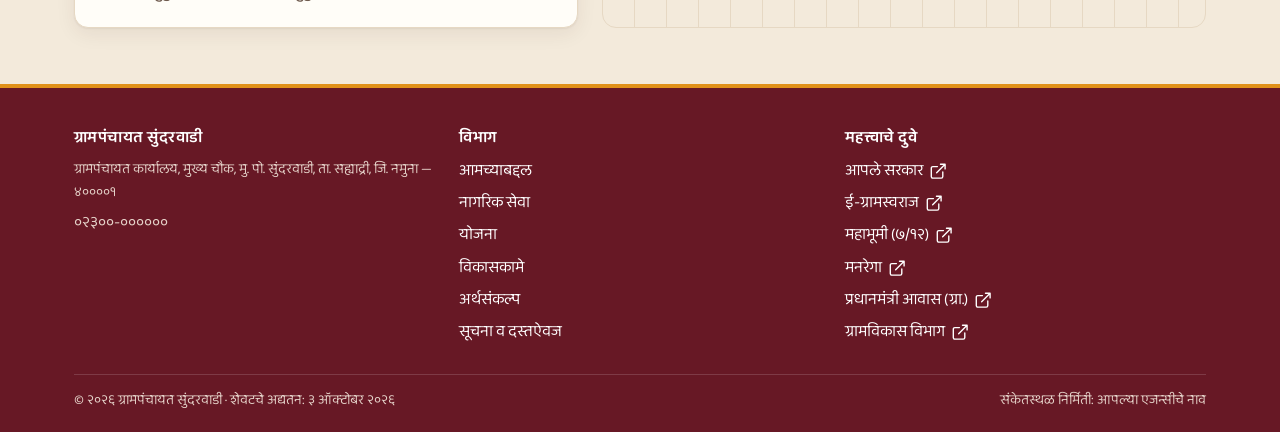
==== commit a4ba6d05: "Heritage: use Baloo 2 body font instead of Hind Hind renders Devanagari digits (U+0966-096F) with La" ====
--- a/index.html
+++ b/index.html
@@ -7,7 +7,7 @@
   <meta name="description" content="ग्रामपंचायतीचे अधिकृत संकेतस्थळ — सेवा, योजना, विकासकामे, अर्थसंकल्प आणि सूचना.">
   <link rel="preconnect" href="https://fonts.googleapis.com">
   <link rel="preconnect" href="https://fonts.gstatic.com" crossorigin>
-  <link rel="stylesheet" href="https://fonts.googleapis.com/css2?family=Eczar:wght@500;600;700&family=Hind:wght@400;500;600;700&display=swap">
+  <link rel="stylesheet" href="https://fonts.googleapis.com/css2?family=Eczar:wght@500;600;700&family=Baloo+2:wght@400;500;600;700&display=swap">
   <link rel="stylesheet" href="assets/style.css">
 </head>
 <body>
--- a/assets/style.css
+++ b/assets/style.css
@@ -1,6 +1,6 @@
 /* Layout: civic portal — tricolour hairline, utility bar, masthead, brand nav band,
    then a single centred 1180px column of sections alternating plain and tinted grounds.
-   Branding "Heritage": maroon + marigold on warm paper, Eczar display / Hind body,
+   Branding "Heritage": maroon + marigold on warm paper, Eczar display / Baloo 2 body,
    pill controls, rangoli-dot hero ground and ornamented section heads. */
 :root {
   --brand: #7b1e2e;
@@ -26,7 +26,7 @@
   --hero-shade: 32 10 12;
 
   --font-display: "Eczar", "Noto Serif Devanagari", Georgia, serif;
-  --font-body: "Hind", "Noto Sans Devanagari", system-ui, sans-serif;
+  --font-body: "Baloo 2", "Noto Sans Devanagari", system-ui, sans-serif;
   --display-weight: 600;
 
   --step--1: .875rem;
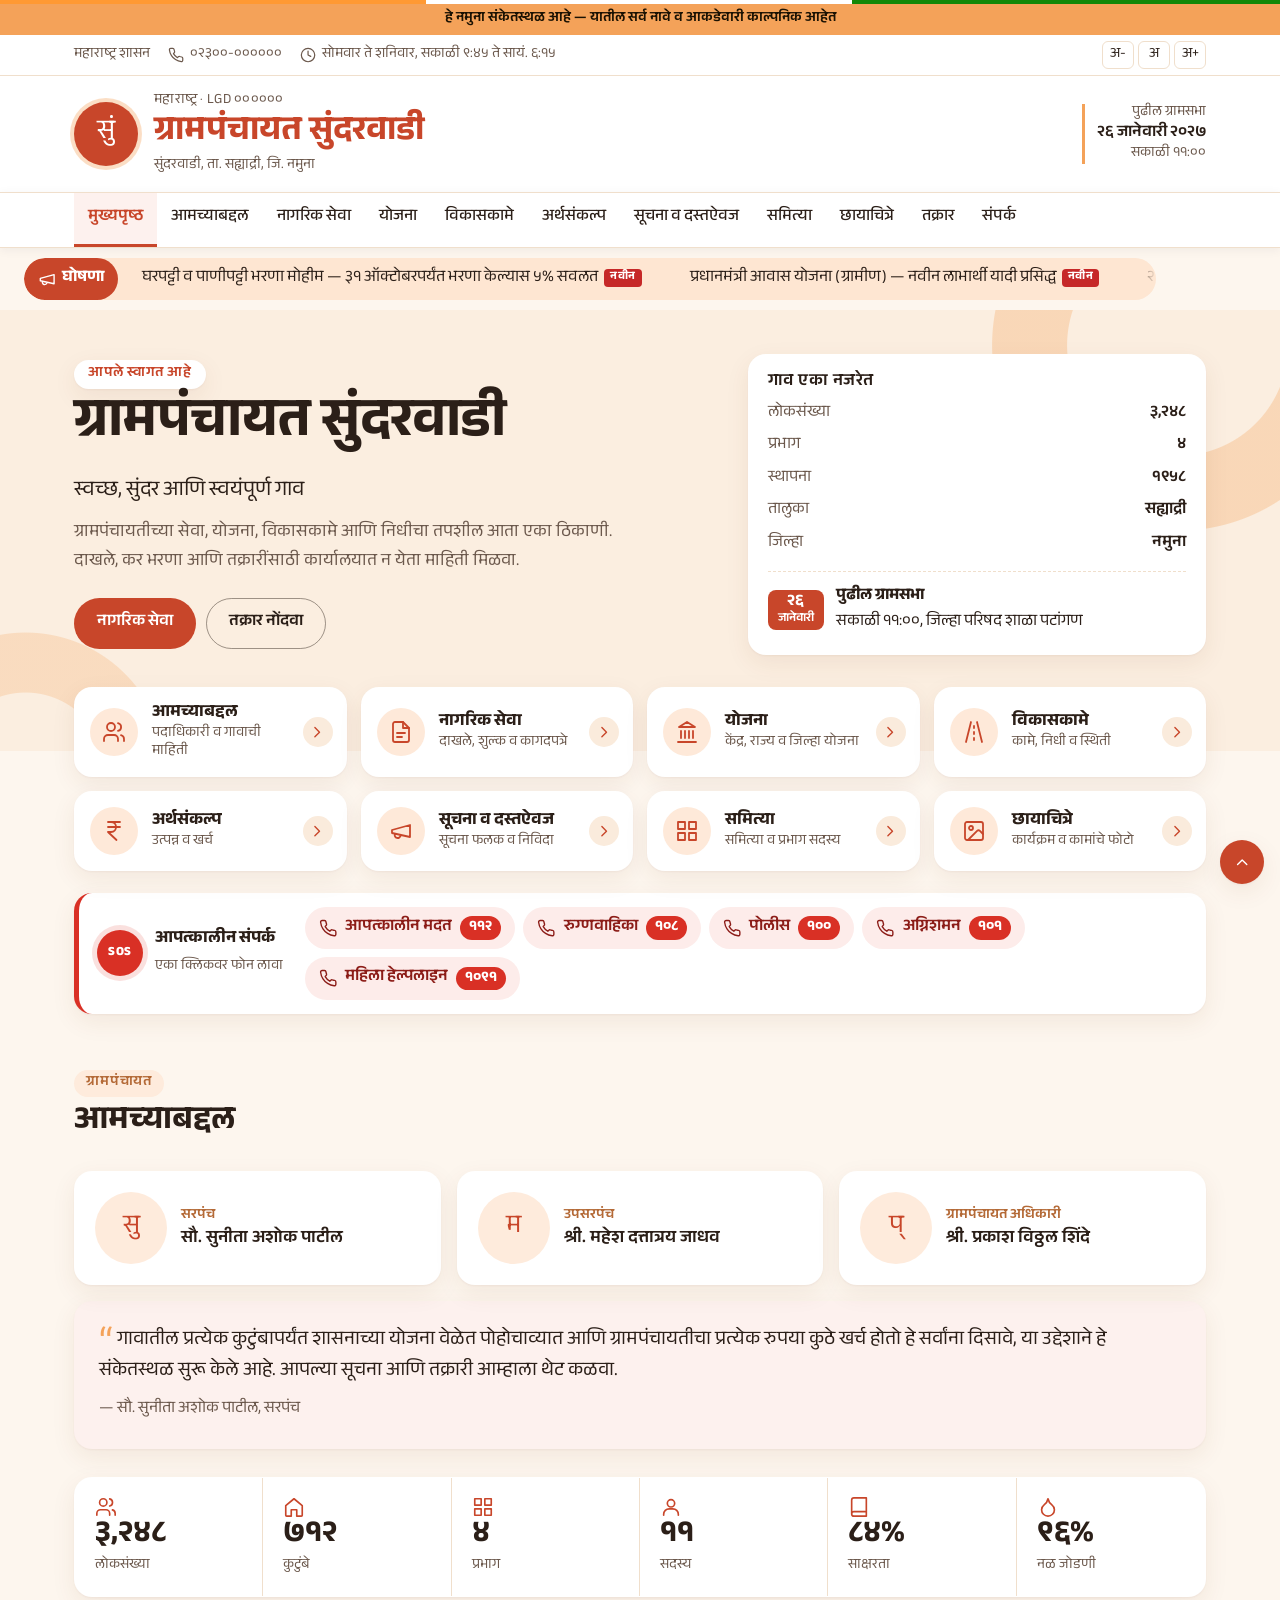
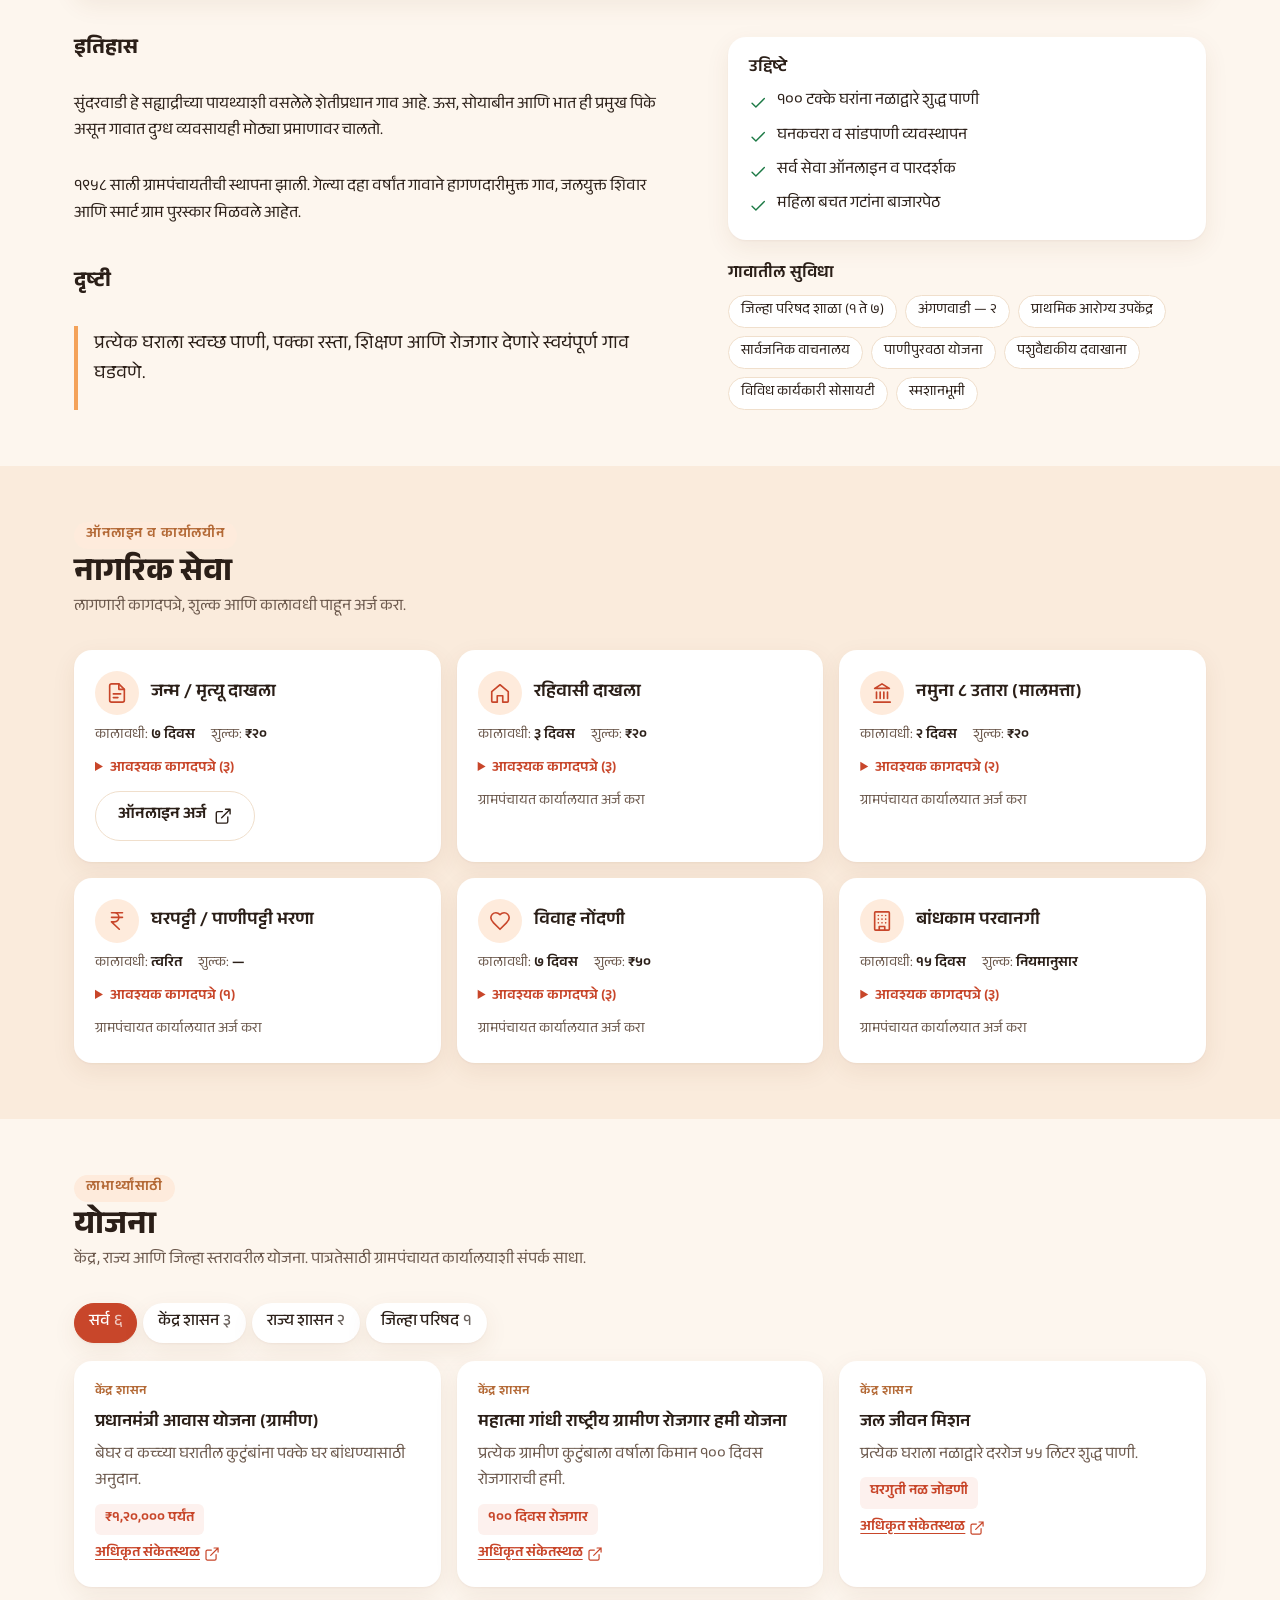
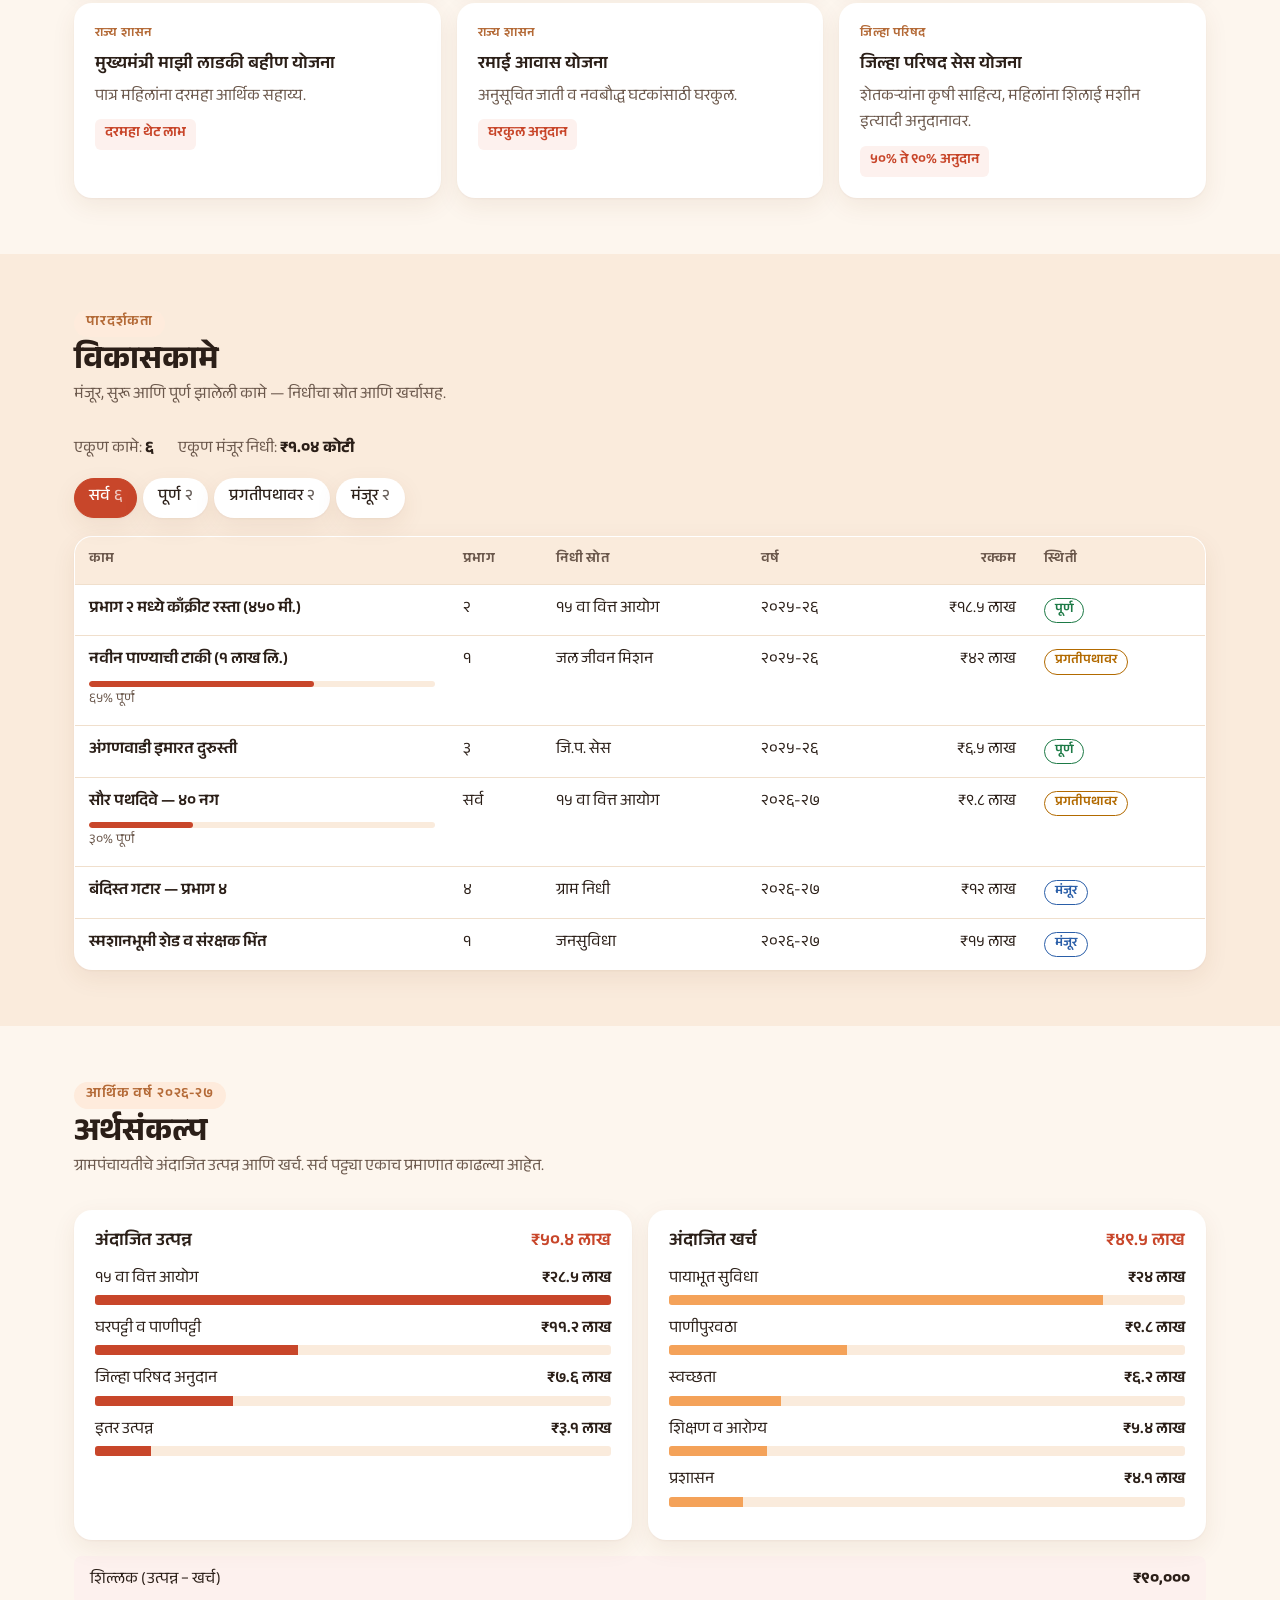
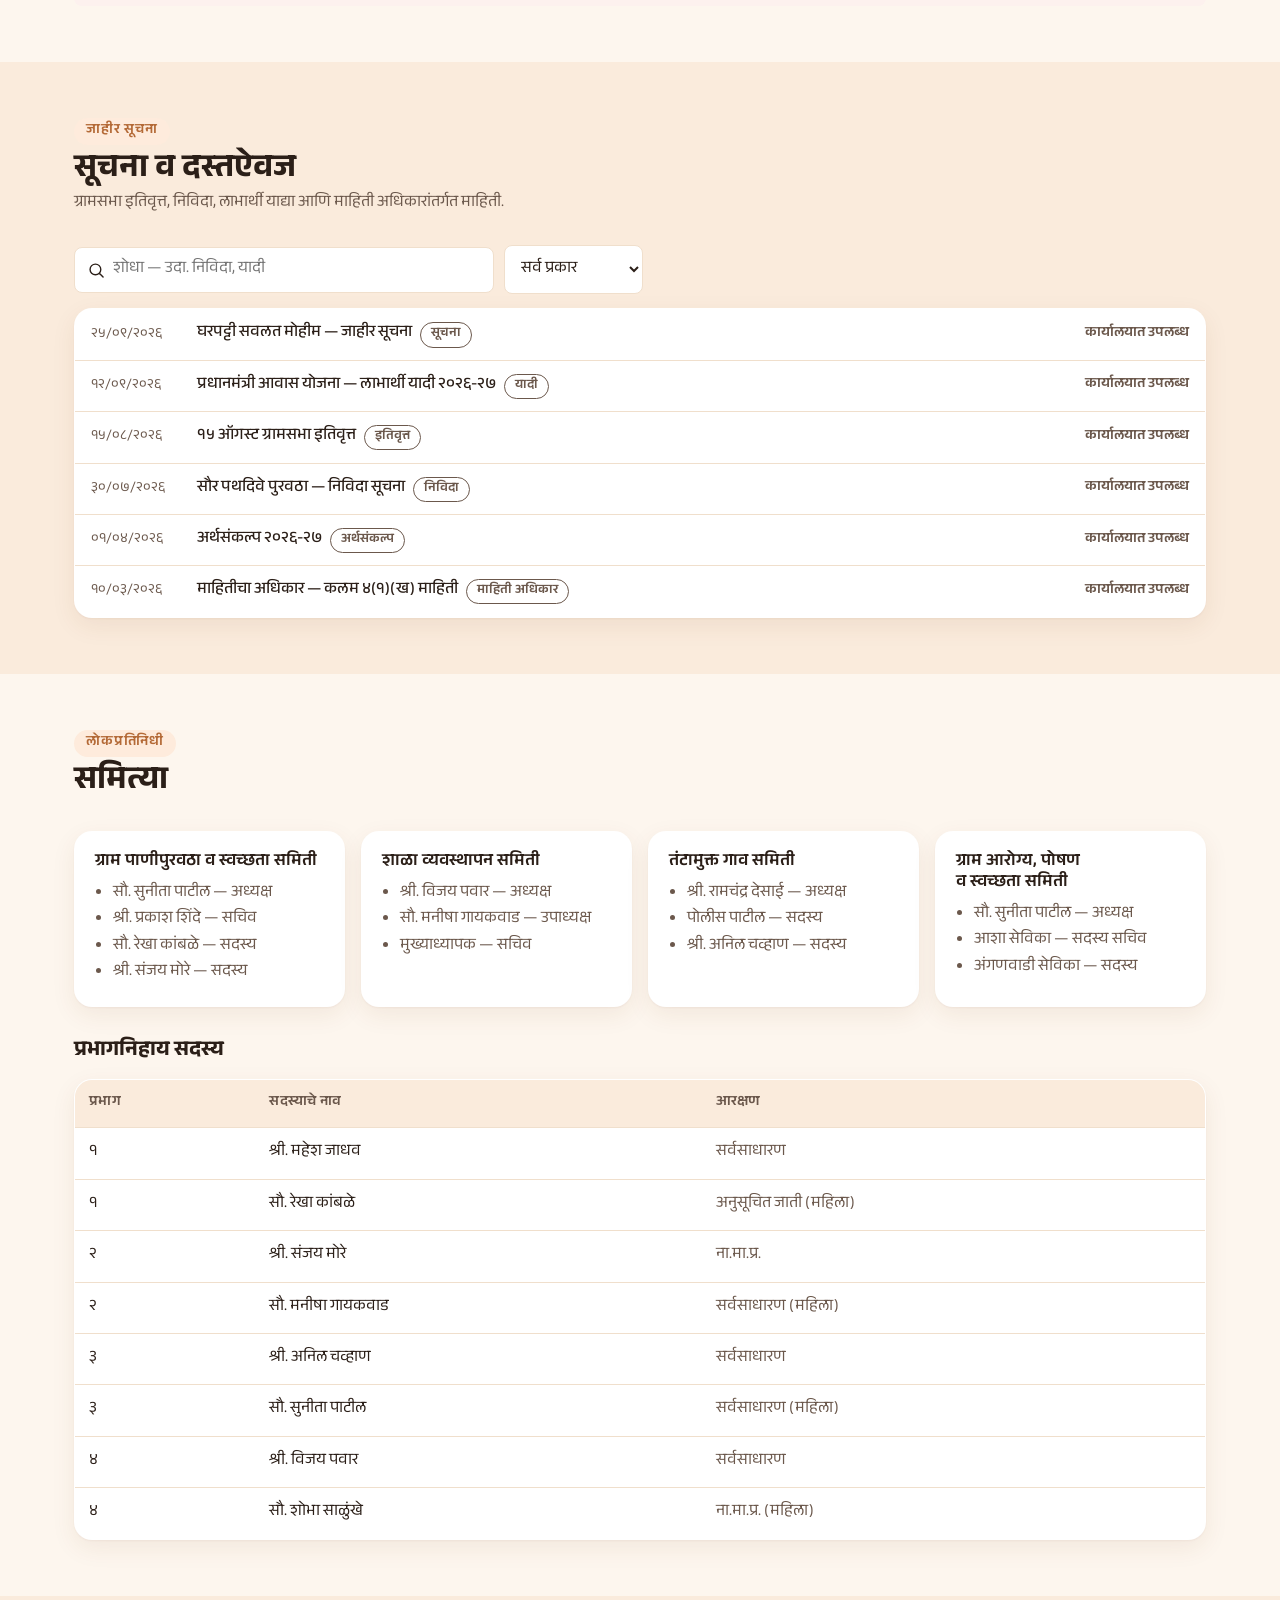
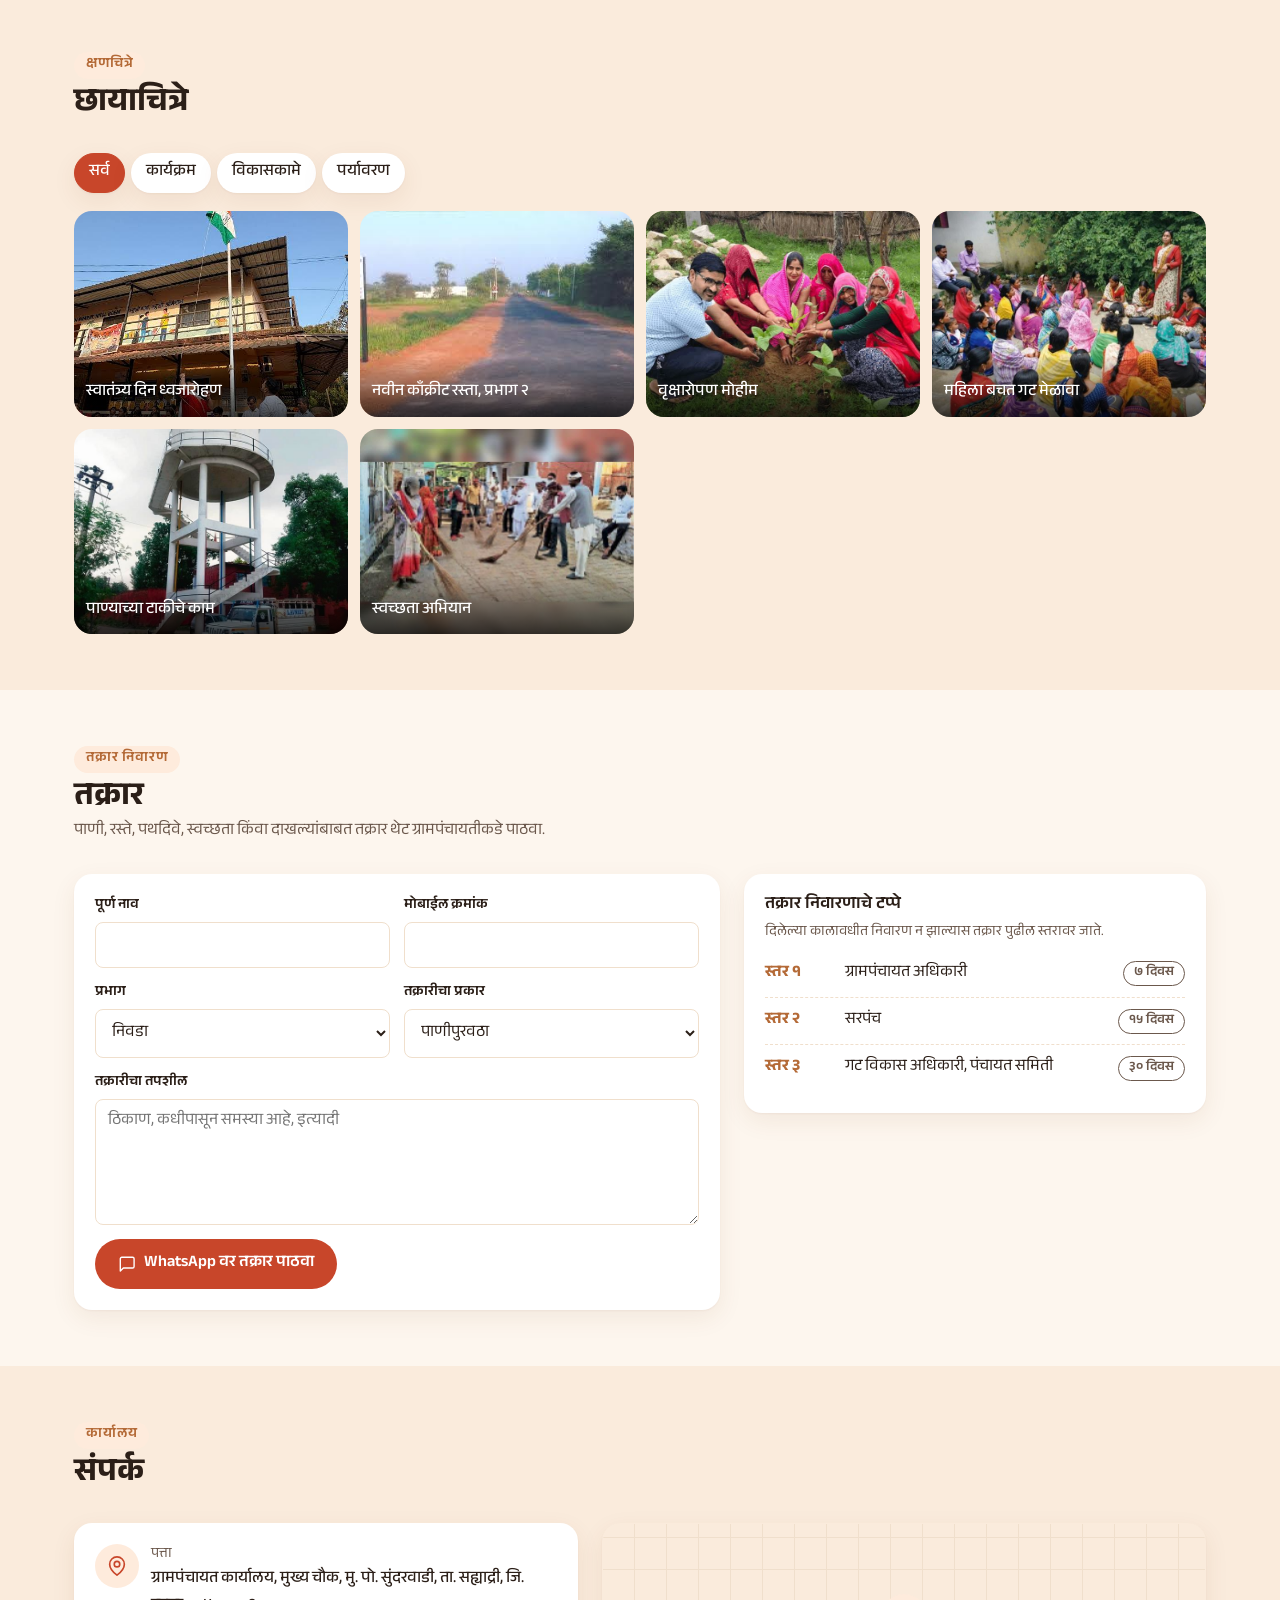
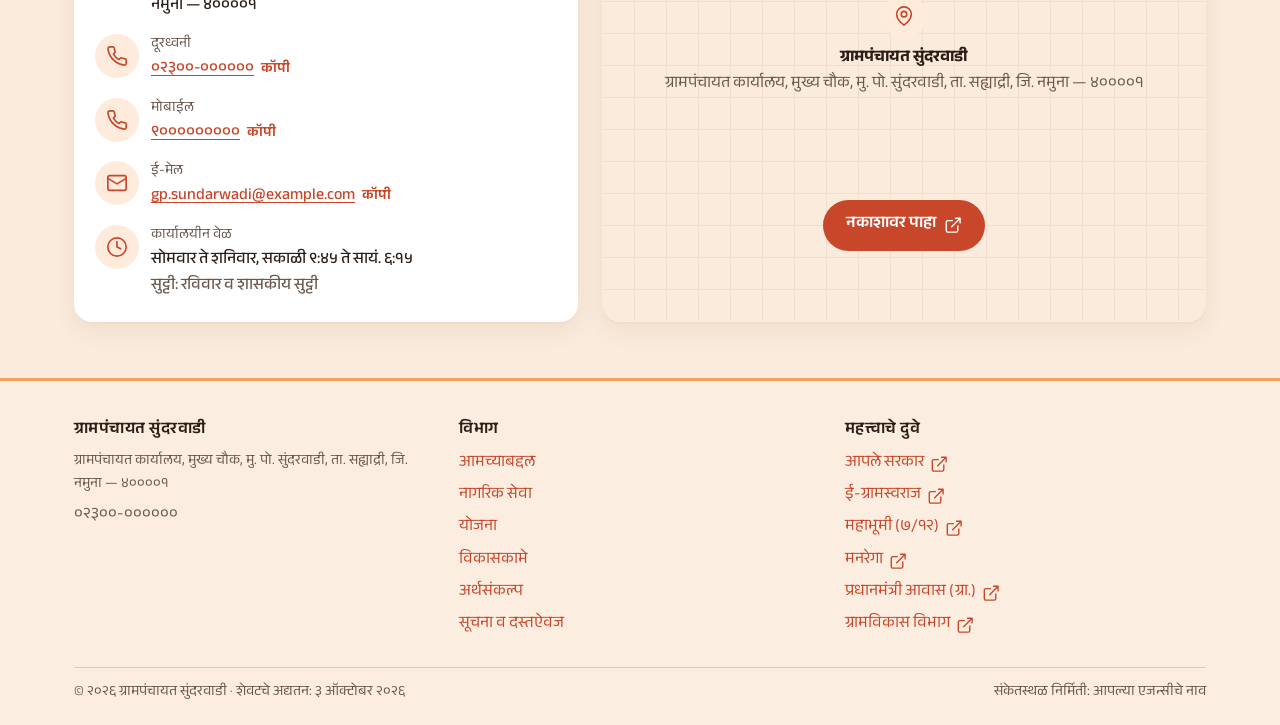
==== commit d8385581: "Digi branding option: app-style warm UI Fourth look, inspired by the "Digi Gram Panchayat" app conce" ====
--- a/index.html
+++ b/index.html
@@ -7,7 +7,7 @@
   <meta name="description" content="ग्रामपंचायतीचे अधिकृत संकेतस्थळ — सेवा, योजना, विकासकामे, अर्थसंकल्प आणि सूचना.">
   <link rel="preconnect" href="https://fonts.googleapis.com">
   <link rel="preconnect" href="https://fonts.gstatic.com" crossorigin>
-  <link rel="stylesheet" href="https://fonts.googleapis.com/css2?family=Eczar:wght@500;600;700&family=Baloo+2:wght@400;500;600;700&display=swap">
+  <link rel="stylesheet" href="https://fonts.googleapis.com/css2?family=Anek+Devanagari:wght@400;500;600;700;800&display=swap">
   <link rel="stylesheet" href="assets/style.css">
 </head>
 <body>
--- a/assets/style.css
+++ b/assets/style.css
@@ -1,33 +1,45 @@
-/* Layout: civic portal — tricolour hairline, utility bar, masthead, brand nav band,
+/* Layout: civic portal — tricolour hairline, utility bar, masthead, nav band,
    then a single centred 1180px column of sections alternating plain and tinted grounds.
-   Branding "Heritage": maroon + marigold on warm paper, Eczar display / Baloo 2 body,
-   pill controls, rangoli-dot hero ground and ornamented section heads. */
+   Branding "Digi": app-like and warm — cream and peach grounds with soft circles, rounded
+   white cards, terracotta actions, quick-access tiles, emergency strip and (on phones) a
+   bottom tab bar. Inspired by the "Digi Gram Panchayat" app concept. Dark mode keeps dark bands. */
 :root {
-  --brand: #7b1e2e;
-  --accent: #e0911a;
-
-  --bg: #faf5ec;
-  --surface: #fffdf8;
-  --surface-2: #f3eadb;
-  --fg: #2a1a14;
-  --muted: #6e5a4e;
-  --line: #e6d8c3;
+  --brand: #c8462a;
+  --accent: #f4a259;
+
+  --bg: #fdf6ee;
+  --surface: #ffffff;
+  --surface-2: #faebdc;
+  --fg: #2b1f18;
+  --muted: #6b584c;
+  --line: #f0dfcc;
   --brand-ink: var(--brand);
-  --brand-soft: color-mix(in oklab, var(--brand) 9%, var(--surface));
-  --accent-ink: color-mix(in oklab, var(--accent) 85%, black);
-  --nav-bg: var(--brand);
-  --hero-bg: color-mix(in oklab, var(--brand) 88%, black);
+  --brand-soft: color-mix(in oklab, var(--brand) 8%, var(--surface));
+  --accent-ink: color-mix(in oklab, var(--accent) 55%, #6a2a10);
+  --nav-bg: var(--surface);
+  --nav-fg: var(--fg);
+  --nav-hover: var(--brand-soft);
+  --hero-bg: #fbeee0;
+  --hero-fg: var(--fg);
+  --hero-title: var(--fg);
+  --hero-muted: var(--muted);
+  --hero-line: var(--line);
+  --hero-card: #ffffff;
+  --hero-pattern: transparent;
+  --hero-shade: 255 255 255;
+  --footer-bg: #fbeee0;
+  --footer-fg: var(--muted);
+  --footer-head: var(--fg);
+  --footer-link: var(--brand-ink);
   --on-brand: #ffffff;
   --ok: #1d7a46;
   --warn: #b26a00;
   --info: #2a5ea8;
-  --shadow: 0 1px 2px rgb(60 25 15 / .06), 0 6px 20px rgb(60 25 15 / .07);
-  --on-hero: #fbf3e6;
-  --hero-shade: 32 10 12;
-
-  --font-display: "Eczar", "Noto Serif Devanagari", Georgia, serif;
-  --font-body: "Baloo 2", "Noto Sans Devanagari", system-ui, sans-serif;
-  --display-weight: 600;
+  --shadow: 0 1px 2px rgb(110 60 30 / .05), 0 8px 24px rgb(110 60 30 / .08);
+
+  --font-display: "Anek Devanagari", "Noto Sans Devanagari", system-ui, sans-serif;
+  --font-body: "Anek Devanagari", "Noto Sans Devanagari", system-ui, sans-serif;
+  --display-weight: 700;
 
   --step--1: .875rem;
   --step-0: 1rem;
@@ -35,31 +47,39 @@
   --step-2: 1.5rem;
   --step-3: 2rem;
   --step-4: clamp(2.2rem, 5vw, 3.4rem);
-  --radius: 14px;
+  --radius: 18px;
   --pill: 999px;
   --wrap: 1180px;
   --fs-scale: 1;
 }
 @media (prefers-color-scheme: dark) {
   :root:not([data-theme="light"]) {
-    --bg: #17100d; --surface: #201713; --surface-2: #2a1f19; --fg: #f1e6da; --muted: #b8a596; --line: #3a2c24;
-    --brand-ink: color-mix(in oklab, var(--brand) 40%, #ffd9c9);
+    --bg: #17110d; --surface: #201813; --surface-2: #2a201a; --fg: #f3e9df; --muted: #bba898; --line: #3a2d25;
+    --brand-ink: color-mix(in oklab, var(--brand) 45%, white);
     --brand-soft: color-mix(in oklab, var(--brand) 22%, var(--surface));
     --accent-ink: color-mix(in oklab, var(--accent) 60%, white);
     --nav-bg: color-mix(in oklab, var(--brand) 70%, black);
     --hero-bg: color-mix(in oklab, var(--brand) 55%, black);
+    --nav-fg: var(--on-brand); --nav-hover: rgb(255 255 255 / .08);
+    --hero-fg: #eef4f8; --hero-title: #ffffff; --hero-muted: rgb(238 244 248 / .72); --hero-line: rgb(255 255 255 / .16);
+    --hero-card: rgb(255 255 255 / .07); --hero-pattern: rgb(255 255 255 / .045); --hero-shade: 26 16 10;
+    --footer-bg: #1d1511; --footer-fg: rgb(235 241 245 / .8); --footer-head: #ffffff; --footer-link: #ffffff;
     --ok: #5cc48a; --warn: #e3a33c; --info: #7fa8e6;
     --shadow: 0 1px 2px rgb(0 0 0 / .3);
     color-scheme: dark;
   }
 }
 :root[data-theme="dark"] {
-  --bg: #17100d; --surface: #201713; --surface-2: #2a1f19; --fg: #f1e6da; --muted: #b8a596; --line: #3a2c24;
-  --brand-ink: color-mix(in oklab, var(--brand) 40%, #ffd9c9);
+  --bg: #17110d; --surface: #201813; --surface-2: #2a201a; --fg: #f3e9df; --muted: #bba898; --line: #3a2d25;
+  --brand-ink: color-mix(in oklab, var(--brand) 45%, white);
   --brand-soft: color-mix(in oklab, var(--brand) 22%, var(--surface));
   --accent-ink: color-mix(in oklab, var(--accent) 60%, white);
   --nav-bg: color-mix(in oklab, var(--brand) 70%, black);
   --hero-bg: color-mix(in oklab, var(--brand) 55%, black);
+    --nav-fg: var(--on-brand); --nav-hover: rgb(255 255 255 / .08);
+    --hero-fg: #eef4f8; --hero-title: #ffffff; --hero-muted: rgb(238 244 248 / .72); --hero-line: rgb(255 255 255 / .16);
+    --hero-card: rgb(255 255 255 / .07); --hero-pattern: rgb(255 255 255 / .045); --hero-shade: 26 16 10;
+    --footer-bg: #1d1511; --footer-fg: rgb(235 241 245 / .8); --footer-head: #ffffff; --footer-link: #ffffff;
   --ok: #5cc48a; --warn: #e3a33c; --info: #7fa8e6;
   --shadow: 0 1px 2px rgb(0 0 0 / .3);
   color-scheme: dark;
@@ -96,8 +116,7 @@
 /* ---------- masthead ---------- */
 .masthead { background: var(--surface); }
 .masthead .wrap { display: flex; align-items: center; gap: 16px; padding-block: 14px; }
-.seal { width: 64px; height: 64px; border-radius: 50%; flex: none; display: grid; place-items: center; background: var(--brand); border: 0; color: var(--on-brand); font-family: var(--font-display); font-weight: var(--display-weight); font-size: 1.7rem; overflow: hidden;
-  box-shadow: 0 0 0 3px var(--surface), 0 0 0 5px var(--accent); margin: 5px; }
+.seal { width: 64px; height: 64px; border-radius: 50%; flex: none; display: grid; place-items: center; background: var(--brand-soft); border: 2px solid var(--brand); color: var(--brand-ink); font-family: var(--font-display); font-size: 1.7rem; overflow: hidden; }
 .seal img { width: 100%; height: 100%; object-fit: cover; }
 .masthead .titles { min-width: 0; }
 .masthead .eyebrow { font-size: var(--step--1); color: var(--muted); letter-spacing: .02em; }
@@ -110,21 +129,20 @@
 @media (max-width: 860px) { .masthead .gs { display: none; } .menu-btn { display: grid; } .seal { width: 52px; height: 52px; font-size: 1.4rem; } }
 
 /* ---------- nav ---------- */
-.nav { background: var(--nav-bg); color: var(--on-brand); position: sticky; top: env(safe-area-inset-top, 0px); z-index: 40; box-shadow: 0 2px 10px rgb(0 0 0 / .12); }
+.nav { background: var(--nav-bg); color: var(--nav-fg); border-block: 1px solid var(--line); position: sticky; top: env(safe-area-inset-top, 0px); z-index: 40; box-shadow: 0 2px 10px rgb(20 40 60 / .06); }
 .nav ul { list-style: none; margin: 0; padding: 0; display: flex; overflow-x: auto; scrollbar-width: none; }
 .nav ul::-webkit-scrollbar { display: none; }
-.nav a { display: block; padding: 12px 14px; color: var(--on-brand); text-decoration: none; white-space: nowrap; font-weight: 500; border-bottom: 3px solid transparent; }
-.nav a:hover { background: rgb(255 255 255 / .08); }
-.nav a.active { border-bottom-color: var(--accent); background: rgb(0 0 0 / .12); }
-.nav { border-bottom: 2px solid var(--accent); }
+.nav a { display: block; padding: 12px 14px; color: var(--nav-fg); text-decoration: none; white-space: nowrap; font-weight: 500; border-bottom: 3px solid transparent; }
+.nav a:hover { background: var(--nav-hover); color: var(--brand-ink); }
+.nav a.active { border-bottom-color: var(--accent); background: var(--nav-hover); color: var(--brand-ink); font-weight: 600; }
 @media (max-width: 860px) {
   .nav { display: none; }
   .nav.open { display: block; position: fixed; inset: 0; top: 0; z-index: 60; overflow-y: auto; padding-top: env(safe-area-inset-top, 0px); }
   .nav.open ul { flex-direction: column; padding: 64px 16px 24px; }
-  .nav.open a { font-size: 1.15rem; padding: 14px 8px; border-bottom: 1px solid rgb(255 255 255 / .12); }
+  .nav.open a { font-size: 1.15rem; padding: 14px 8px; border-bottom: 1px solid var(--line); }
   .nav .close { position: absolute; top: calc(12px + env(safe-area-inset-top, 0px)); right: 16px; }
 }
-.nav .close { display: none; background: none; border: 1px solid rgb(255 255 255 / .4); color: var(--on-brand); border-radius: 8px; width: 44px; height: 44px; place-items: center; cursor: pointer; }
+.nav .close { display: none; background: none; border: 1px solid var(--line); color: var(--nav-fg); border-radius: 8px; width: 44px; height: 44px; place-items: center; cursor: pointer; }
 .nav.open .close { display: grid; }
 
 /* ---------- ticker ---------- */
@@ -140,35 +158,32 @@
 @keyframes tick { from { transform: translateX(0); } to { transform: translateX(-50%); } }
 
 /* ---------- hero ---------- */
-.hero { background: var(--hero-bg); color: var(--on-hero); position: relative; overflow: hidden; }
-/* rangoli-dot ground with a marigold glow from the right */
-.hero::before { content: ""; position: absolute; inset: 0;
-  background: radial-gradient(circle at 1.5px 1.5px, rgb(255 255 255 / .09) 1.5px, transparent 0) 0 0 / 22px 22px,
-    radial-gradient(60% 90% at 100% 0%, color-mix(in oklab, var(--accent) 30%, transparent), transparent 70%); }
-.hero::after { content: ""; position: absolute; left: 0; right: 0; bottom: 0; height: 6px;
-  background: repeating-linear-gradient(90deg, var(--accent) 0 14px, transparent 14px 20px); opacity: .85; }
-.hero.has-img::before { background: linear-gradient(90deg, rgb(var(--hero-shade) / .9) 0%, rgb(var(--hero-shade) / .6) 60%, rgb(var(--hero-shade) / .3)); }
+.hero { background: var(--hero-bg); color: var(--hero-fg); border-bottom: 1px solid var(--line); position: relative; overflow: hidden; }
+.hero::before { content: ""; position: absolute; inset: 0; background-image: repeating-linear-gradient(-28deg, var(--hero-pattern) 0 2px, transparent 2px 22px); }
+.hero.has-img::before { background: linear-gradient(90deg, rgb(var(--hero-shade) / .92) 0%, rgb(var(--hero-shade) / .7) 60%, rgb(var(--hero-shade) / .35)); }
 .hero .bgimg { position: absolute; inset: 0; width: 100%; height: 100%; object-fit: cover; }
 .hero .wrap { position: relative; display: grid; grid-template-columns: minmax(0, 1.4fr) minmax(0, 1fr); gap: 32px; padding-block: 48px 56px; align-items: center; }
-.hero .kicker { color: color-mix(in oklab, var(--accent) 70%, white); font-weight: 600; letter-spacing: .04em; }
-.hero h2 { font-size: var(--step-4); margin: 4px 0 14px; color: #fff; }
-.hero p { max-width: 58ch; color: color-mix(in oklab, var(--on-hero) 86%, transparent); font-size: 1.08rem; }
+.hero .kicker { color: var(--accent-ink); font-weight: 600; letter-spacing: .04em; }
+.hero h2 { font-size: var(--step-4); margin: 4px 0 14px; color: var(--hero-title); }
+.hero p { max-width: 58ch; color: var(--hero-muted); font-size: 1.08rem; }
+/* tagline colour is set inline (#fff) by app.js; follow the hero theme instead */
+.hero p[style*="font-display"] { color: var(--hero-title) !important; }
 .hero .actions { display: flex; flex-wrap: wrap; gap: 10px; margin-top: 22px; }
-.btn { display: inline-flex; align-items: center; gap: 8px; padding: 10px 20px; border-radius: var(--pill); font-weight: 600; text-decoration: none; border: 1.5px solid transparent; cursor: pointer; }
+.btn { display: inline-flex; align-items: center; gap: 8px; padding: 10px 18px; border-radius: 8px; font-weight: 600; text-decoration: none; border: 1.5px solid transparent; cursor: pointer; }
 .btn-accent { background: var(--accent); color: #1b1203; }
 .btn-accent:hover { filter: brightness(1.07); }
-.btn-ghost { border-color: rgb(255 255 255 / .55); color: #fff; }
-.btn-ghost:hover { background: rgb(255 255 255 / .1); }
+.btn-ghost { border-color: color-mix(in oklab, var(--hero-title) 45%, transparent); color: var(--hero-title); }
+.btn-ghost:hover { background: color-mix(in oklab, var(--hero-title) 8%, transparent); }
 .btn-brand { background: var(--brand); color: #fff; }
 .btn-brand:hover { filter: brightness(1.12); }
 .btn-line { border-color: var(--line); color: var(--fg); background: var(--surface); }
 .btn-line:hover { border-color: var(--brand-ink); color: var(--brand-ink); }
-.factsheet { background: rgb(255 255 255 / .07); border: 1px solid rgb(255 255 255 / .16); border-radius: var(--radius); padding: 18px 20px; backdrop-filter: blur(4px); }
-.factsheet h3 { font-size: 1.05rem; color: #fff; margin-bottom: 8px; font-family: var(--font-body); font-weight: 600; letter-spacing: .03em; }
+.factsheet { background: var(--hero-card); border: 1px solid var(--hero-line); box-shadow: var(--shadow); border-radius: var(--radius); padding: 18px 20px; backdrop-filter: blur(4px); }
+.factsheet h3 { font-size: 1.05rem; color: var(--hero-title); margin-bottom: 8px; font-family: var(--font-body); font-weight: 600; letter-spacing: .03em; }
 .factsheet dl { margin: 0; display: grid; grid-template-columns: auto 1fr; gap: 6px 16px; }
-.factsheet dt { color: color-mix(in oklab, var(--on-hero) 70%, transparent); }
-.factsheet dd { margin: 0; text-align: right; font-weight: 600; color: #fff; }
-.factsheet .gs-row { margin-top: 14px; padding-top: 12px; border-top: 1px dashed rgb(255 255 255 / .25); display: flex; gap: 12px; align-items: center; }
+.factsheet dt { color: var(--hero-muted); }
+.factsheet dd { margin: 0; text-align: right; font-weight: 600; color: var(--hero-fg); }
+.factsheet .gs-row { margin-top: 14px; padding-top: 12px; border-top: 1px dashed var(--hero-line); display: flex; gap: 12px; align-items: center; }
 .factsheet .gs-date { background: var(--accent); color: #1b1203; border-radius: 8px; text-align: center; padding: 4px 10px; line-height: 1.15; font-weight: 700; }
 .factsheet .gs-date small { display: block; font-weight: 600; font-size: .75rem; }
 @media (max-width: 860px) { .hero .wrap { grid-template-columns: 1fr; padding-block: 32px 36px; } }
@@ -177,16 +192,14 @@
 section.block { padding-block: 56px; }
 section.block.tint { background: var(--surface-2); }
 .sec-head { display: flex; flex-wrap: wrap; align-items: end; justify-content: space-between; gap: 12px 24px; margin-bottom: 28px; }
-.sec-head .eyebrow { color: var(--accent-ink); font-weight: 600; font-size: var(--step--1); letter-spacing: .06em; display: flex; align-items: center; gap: 8px; }
-.sec-head .eyebrow::before { content: ""; width: 7px; height: 7px; background: var(--accent); transform: rotate(45deg); flex: none; }
-.sec-head h2 { font-size: var(--step-3); color: var(--brand-ink); }
-.sec-head h2::after { content: ""; display: block; width: 56px; height: 3px; margin-top: 10px; border-radius: 3px; background: linear-gradient(90deg, var(--accent) 0 70%, var(--brand) 70%); }
+.sec-head .eyebrow { color: var(--accent-ink); font-weight: 600; font-size: var(--step--1); letter-spacing: .06em; }
+.sec-head h2 { font-size: var(--step-3); color: var(--fg); }
 .sec-head p { color: var(--muted); max-width: 60ch; }
 .grid { display: grid; gap: 16px; }
 .cols-2 { grid-template-columns: repeat(auto-fit, minmax(min(100%, 420px), 1fr)); }
 .cols-3 { grid-template-columns: repeat(auto-fill, minmax(min(100%, 300px), 1fr)); }
 .cols-4 { grid-template-columns: repeat(auto-fill, minmax(min(100%, 230px), 1fr)); }
-.card { background: var(--surface); border: 1px solid var(--line); border-radius: var(--radius); padding: 20px; min-width: 0; box-shadow: var(--shadow); }
+.card { background: var(--surface); border: 1px solid var(--line); border-radius: var(--radius); padding: 20px; min-width: 0; }
 .muted { color: var(--muted); }
 .pill { display: inline-flex; align-items: center; gap: 5px; font-size: .8rem; font-weight: 600; padding: 1px 10px; border-radius: 99px; border: 1px solid currentColor; white-space: nowrap; }
 .pill.ok { color: var(--ok); } .pill.warn { color: var(--warn); } .pill.info { color: var(--info); }
@@ -227,7 +240,7 @@
 /* services */
 .service { display: grid; gap: 10px; align-content: start; }
 .service .top { display: flex; gap: 12px; align-items: center; }
-.ibox { width: 44px; height: 44px; border-radius: 50%; display: grid; place-items: center; background: var(--brand-soft); color: var(--brand-ink); flex: none; }
+.ibox { width: 44px; height: 44px; border-radius: 10px; display: grid; place-items: center; background: var(--brand-soft); color: var(--brand-ink); flex: none; }
 .ibox .icon { width: 22px; height: 22px; }
 .service h3 { font-family: var(--font-body); font-weight: 600; font-size: 1.1rem; }
 .meta { display: flex; flex-wrap: wrap; gap: 6px 16px; font-size: var(--step--1); color: var(--muted); }
@@ -342,13 +355,94 @@
 @media (max-width: 860px) { .contact-grid { grid-template-columns: 1fr; } }
 
 /* footer */
-footer.site { background: var(--hero-bg); color: color-mix(in oklab, var(--on-hero) 85%, transparent); padding-block: 40px 20px; margin-top: 0; border-top: 4px solid var(--accent); }
-footer.site a { color: #fff; }
+footer.site { background: var(--footer-bg); color: var(--footer-fg); border-top: 3px solid var(--accent); padding-block: 40px 20px; margin-top: 0; }
+footer.site a { color: var(--footer-link); }
 footer.site .fgrid { display: grid; grid-template-columns: repeat(auto-fit, minmax(min(100%, 220px), 1fr)); gap: 24px; }
-footer.site h4 { color: #fff; font-family: var(--font-body); font-weight: 600; font-size: 1rem; margin-bottom: 10px; letter-spacing: .03em; }
+footer.site h4 { color: var(--footer-head); font-family: var(--font-body); font-weight: 600; font-size: 1rem; margin-bottom: 10px; letter-spacing: .03em; }
 footer.site ul { list-style: none; margin: 0; padding: 0; display: grid; gap: 6px; }
 footer.site ul a { text-decoration: none; display: inline-flex; gap: 6px; align-items: center; }
 footer.site ul a:hover { text-decoration: underline; }
-footer.site .base { border-top: 1px solid rgb(255 255 255 / .15); margin-top: 28px; padding-top: 14px; display: flex; flex-wrap: wrap; justify-content: space-between; gap: 8px; font-size: var(--step--1); }
+footer.site .base { border-top: 1px solid color-mix(in oklab, var(--footer-fg) 25%, transparent); margin-top: 28px; padding-top: 14px; display: flex; flex-wrap: wrap; justify-content: space-between; gap: 8px; font-size: var(--step--1); }
 .totop { position: fixed; right: 16px; bottom: calc(16px + env(safe-area-inset-bottom, 0px)); width: 44px; height: 44px; border-radius: 50%; border: 0; background: var(--brand); color: #fff; display: grid; place-items: center; cursor: pointer; box-shadow: var(--shadow); z-index: 30; }
 .toast { position: fixed; left: 50%; transform: translateX(-50%); bottom: calc(24px + env(safe-area-inset-bottom, 0px)); background: var(--fg); color: var(--bg); padding: 8px 16px; border-radius: 8px; z-index: 80; font-weight: 500; }
+
+/* ================= Digi: app-style components & overrides ================= */
+/* hero: warm ground with two soft peach rings */
+.hero::before { background-image:
+  radial-gradient(circle at 92% 8%, transparent 0 110px, color-mix(in oklab, var(--accent) 30%, transparent) 111px 185px, transparent 186px),
+  radial-gradient(circle at 2% 105%, transparent 0 80px, color-mix(in oklab, var(--accent) 24%, transparent) 81px 140px, transparent 141px); }
+.hero.has-img::before { background: linear-gradient(90deg, rgb(var(--hero-shade) / .92) 0%, rgb(var(--hero-shade) / .7) 60%, rgb(var(--hero-shade) / .35)); }
+.hero { border-bottom: 0; }
+.hero .wrap { padding-block: 44px 96px; }
+.hero h2 { letter-spacing: -.01em; }
+.hero .kicker { display: inline-block; background: #fff; color: var(--brand-ink); border-radius: var(--pill); padding: 3px 14px; font-size: var(--step--1); box-shadow: var(--shadow); }
+.factsheet { border: 0; border-radius: var(--radius); }
+.factsheet .gs-date { background: var(--brand); color: #fff; }
+
+/* pill buttons; primary action is terracotta */
+.btn { border-radius: var(--pill); padding: 11px 22px; }
+.btn-accent { background: var(--brand); color: #fff; }
+.btn-accent:hover { filter: brightness(1.08); }
+
+/* masthead seal, nav, ticker */
+.seal { background: var(--brand); color: #fff; border: 0; box-shadow: 0 0 0 4px color-mix(in oklab, var(--accent) 35%, transparent); }
+.nav a.active { border-bottom-color: var(--brand); }
+.ticker { background: var(--bg); border-bottom: 0; padding-block: 10px; }
+.ticker .wrap { background: color-mix(in oklab, var(--accent) 28%, var(--surface)); border-radius: var(--pill); overflow: hidden; padding-inline: 0; }
+@media (min-width: 720px) { .ticker .wrap { margin-inline: 24px; max-width: calc(var(--wrap) - 48px); } }
+@media (max-width: 719px) { .ticker .wrap { margin-inline: 16px; } }
+.ticker .tag { background: var(--brand); color: #fff; border-radius: var(--pill); }
+.demo-strip { background: var(--accent); }
+
+/* cards, chips, section heads */
+.card, .stats, .table-wrap, .doclist, .message, .mapbox { border-color: transparent; box-shadow: var(--shadow); }
+.ibox { border-radius: 50%; background: color-mix(in oklab, var(--accent) 22%, var(--surface)); color: var(--brand-ink); }
+.sec-head .eyebrow { display: inline-block; background: color-mix(in oklab, var(--accent) 22%, var(--surface)); color: var(--accent-ink); border-radius: var(--pill); padding: 2px 12px; margin-bottom: 6px; }
+section.block.tint { background: var(--surface-2); }
+.tab { border-color: transparent; background: var(--surface); box-shadow: var(--shadow); }
+.avatar { background: color-mix(in oklab, var(--accent) 22%, var(--surface)); border: 0; }
+
+/* quick-access tiles — float up over the hero's bottom edge */
+.quick { position: relative; z-index: 2; margin-top: -64px; }
+.qgrid { display: grid; grid-template-columns: repeat(auto-fill, minmax(min(100%, 250px), 1fr)); gap: 14px; }
+.qtile { display: flex; align-items: center; gap: 14px; background: var(--surface); border-radius: var(--radius); padding: 16px 14px 16px 16px; text-decoration: none; color: var(--fg); box-shadow: var(--shadow); transition: transform .15s, box-shadow .15s; }
+.qtile:hover { transform: translateY(-2px); box-shadow: 0 2px 4px rgb(110 60 30 / .06), 0 14px 30px rgb(110 60 30 / .12); }
+.qi { width: 48px; height: 48px; border-radius: 50%; flex: none; display: grid; place-items: center; background: color-mix(in oklab, var(--accent) 24%, var(--surface)); color: var(--brand-ink); }
+.qi .icon { width: 24px; height: 24px; }
+.qt { display: grid; min-width: 0; line-height: 1.3; flex: 1; }
+.qt b { font-weight: 700; font-size: 1.05rem; }
+.qt small { color: var(--muted); font-size: var(--step--1); }
+.qa { color: var(--brand-ink); display: grid; place-items: center; width: 30px; height: 30px; border-radius: 50%; background: var(--surface-2); flex: none; }
+@media (max-width: 600px) { .qgrid { grid-template-columns: 1fr 1fr; gap: 10px; } .qtile { flex-direction: column; align-items: flex-start; gap: 10px; padding: 14px; } .qt small { display: none; } .qa { display: none; } }
+
+/* emergency strip */
+.sos { padding-top: 22px; }
+.sos-box { display: flex; flex-wrap: wrap; align-items: center; gap: 14px 22px; background: var(--surface); border-radius: var(--radius); padding: 14px 18px; box-shadow: var(--shadow); border-left: 5px solid #d93025; }
+.sos-head { display: flex; align-items: center; gap: 12px; }
+.sos-head b { display: block; font-size: 1.05rem; }
+.sos-head small { color: var(--muted); font-size: var(--step--1); }
+.sos-dot { width: 46px; height: 46px; border-radius: 50%; display: grid; place-items: center; background: #d93025; color: #fff; font-weight: 800; font-size: .78rem; letter-spacing: .04em; box-shadow: 0 0 0 5px rgb(217 48 37 / .15); flex: none; }
+.sos-list { display: flex; flex-wrap: wrap; gap: 8px; flex: 1; }
+.sos-list a { display: inline-flex; align-items: center; gap: 8px; padding: 8px 14px; border-radius: var(--pill); background: #fdecea; color: #8c1d18; text-decoration: none; font-weight: 600; }
+.sos-list a:hover { background: #fbd9d5; }
+.sos-list a b { background: #d93025; color: #fff; border-radius: var(--pill); padding: 0 9px; font-size: .9rem; }
+
+/* phone bottom tab bar */
+.tabbar { display: none; }
+@media (max-width: 860px) {
+  .tabbar { display: grid; grid-auto-flow: column; grid-auto-columns: 1fr; position: fixed; left: 0; right: 0; bottom: 0; z-index: 45;
+    background: var(--surface); border-top: 1px solid var(--line); box-shadow: 0 -4px 20px rgb(110 60 30 / .10); padding-bottom: env(safe-area-inset-bottom, 0px); }
+  .tabbar a { display: grid; justify-items: center; gap: 2px; padding: 8px 2px 7px; color: var(--muted); text-decoration: none; font-size: .78rem; font-weight: 600; }
+  .tabbar a .icon { width: 22px; height: 22px; }
+  .tabbar a:hover, .tabbar a:focus-visible { color: var(--brand-ink); }
+  body { padding-bottom: calc(64px + env(safe-area-inset-bottom, 0px)); }
+  .totop { bottom: calc(80px + env(safe-area-inset-bottom, 0px)); }
+  .toast { bottom: calc(84px + env(safe-area-inset-bottom, 0px)); }
+}
+
+/* dark mode: keep the new pieces readable */
+@media (prefers-color-scheme: dark) {
+  :root:not([data-theme="light"]) .sos-list a { background: rgb(217 48 37 / .18); color: #ffb4ab; }
+  :root:not([data-theme="light"]) .hero .kicker { background: var(--surface); }
+}
+:root[data-theme="dark"] .sos-list a { background: rgb(217 48 37 / .18); color: #ffb4ab; }
